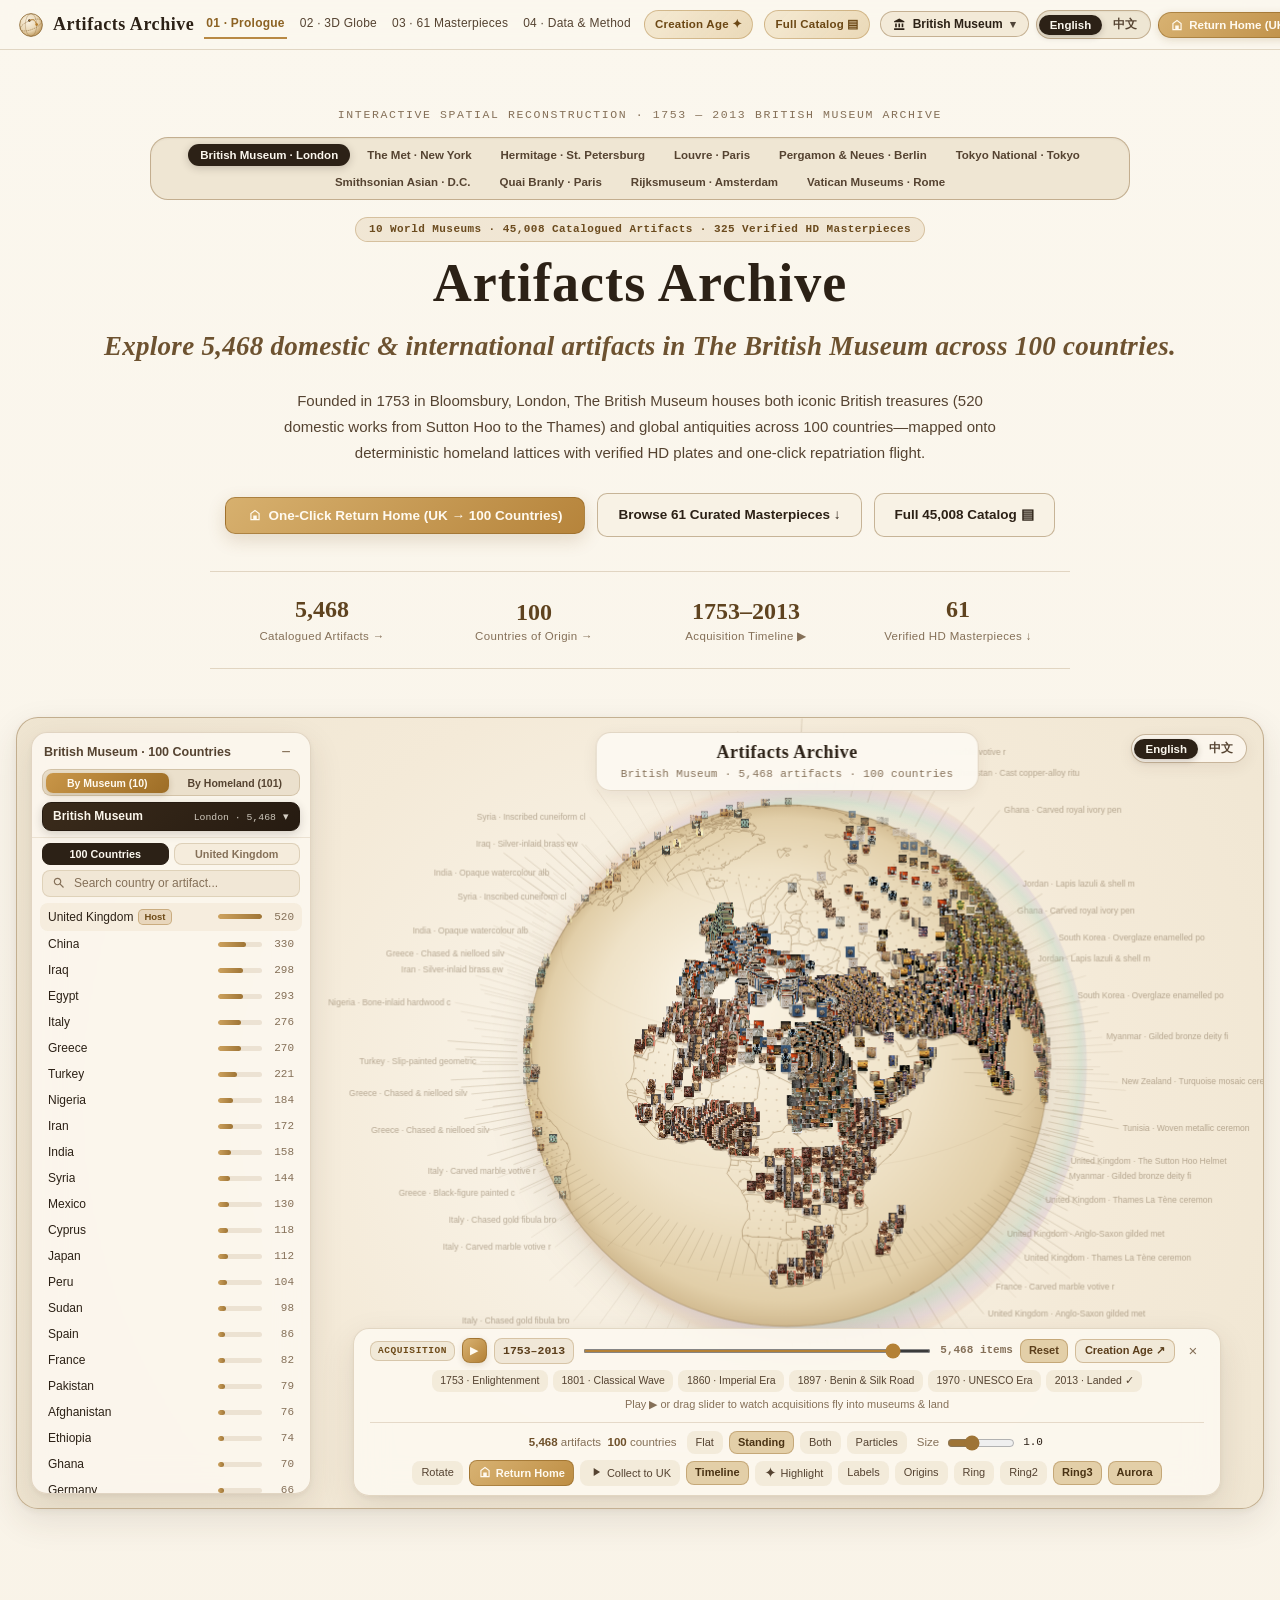
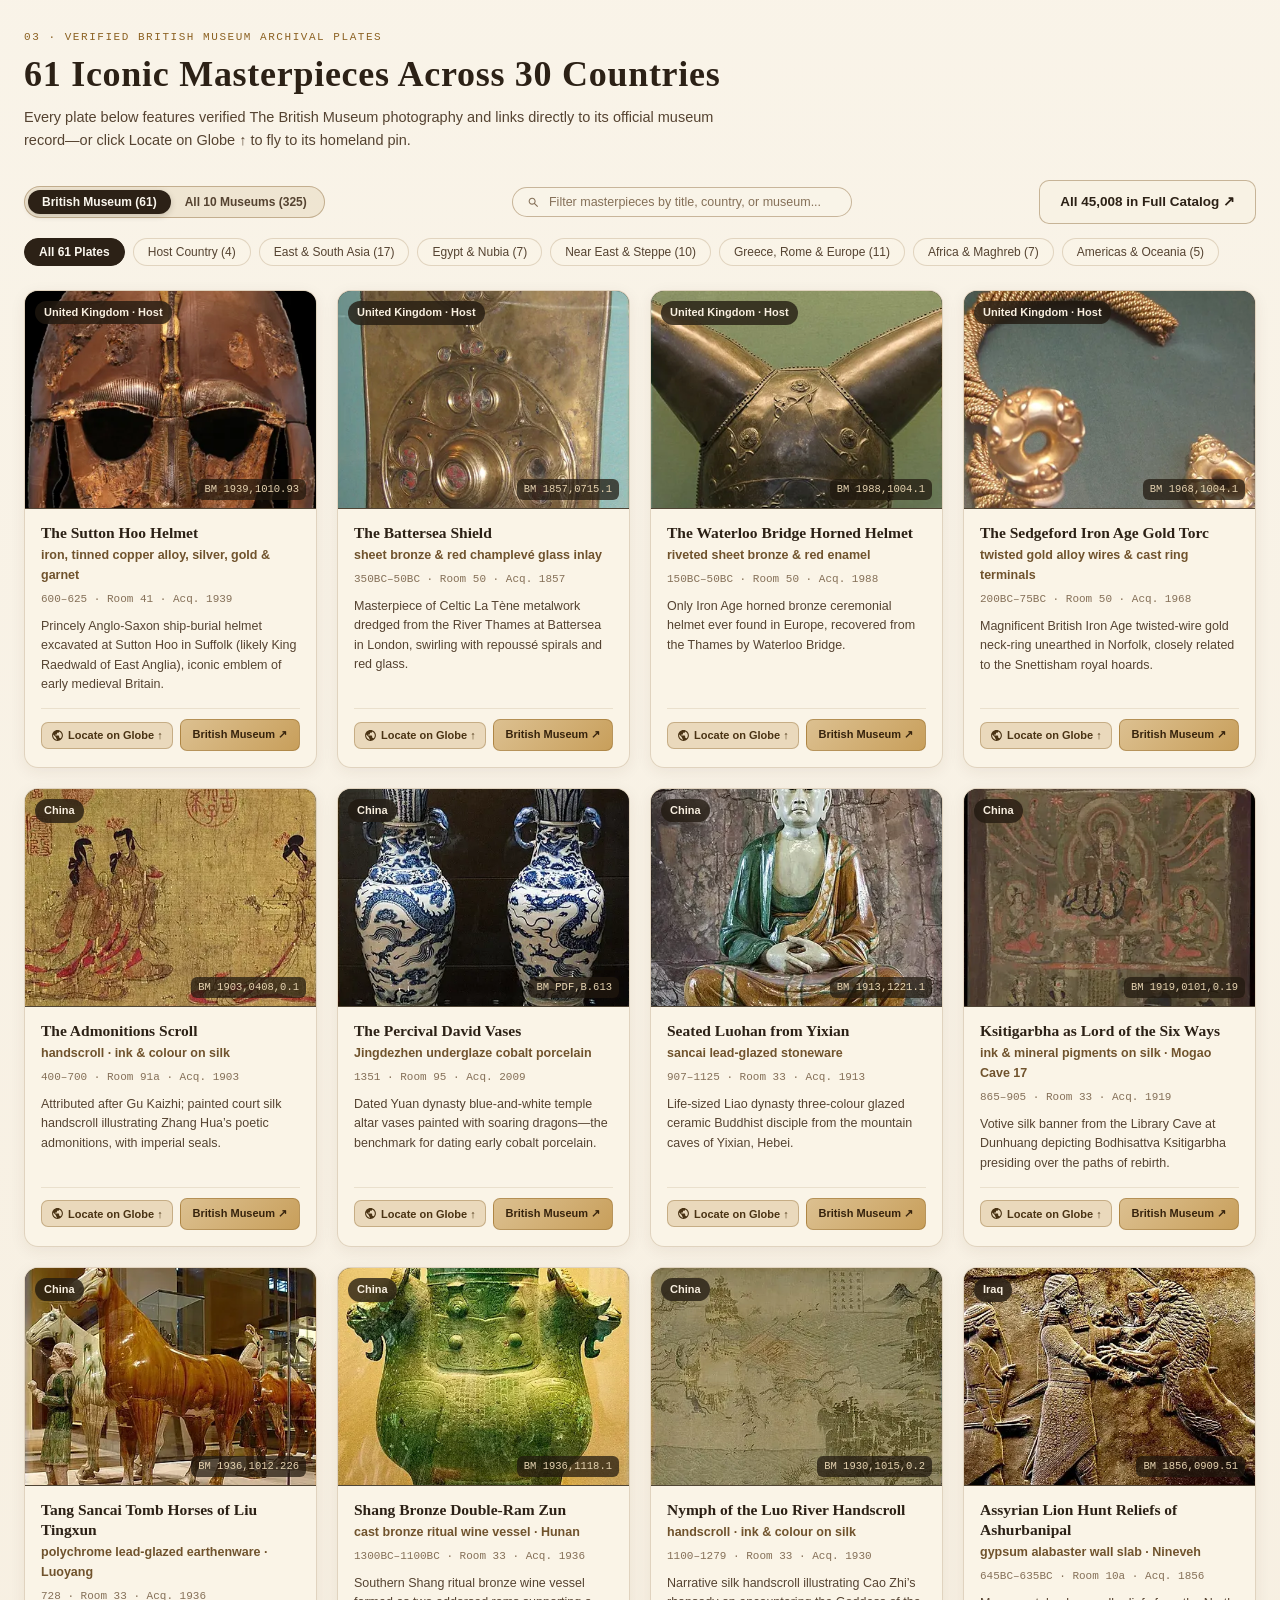
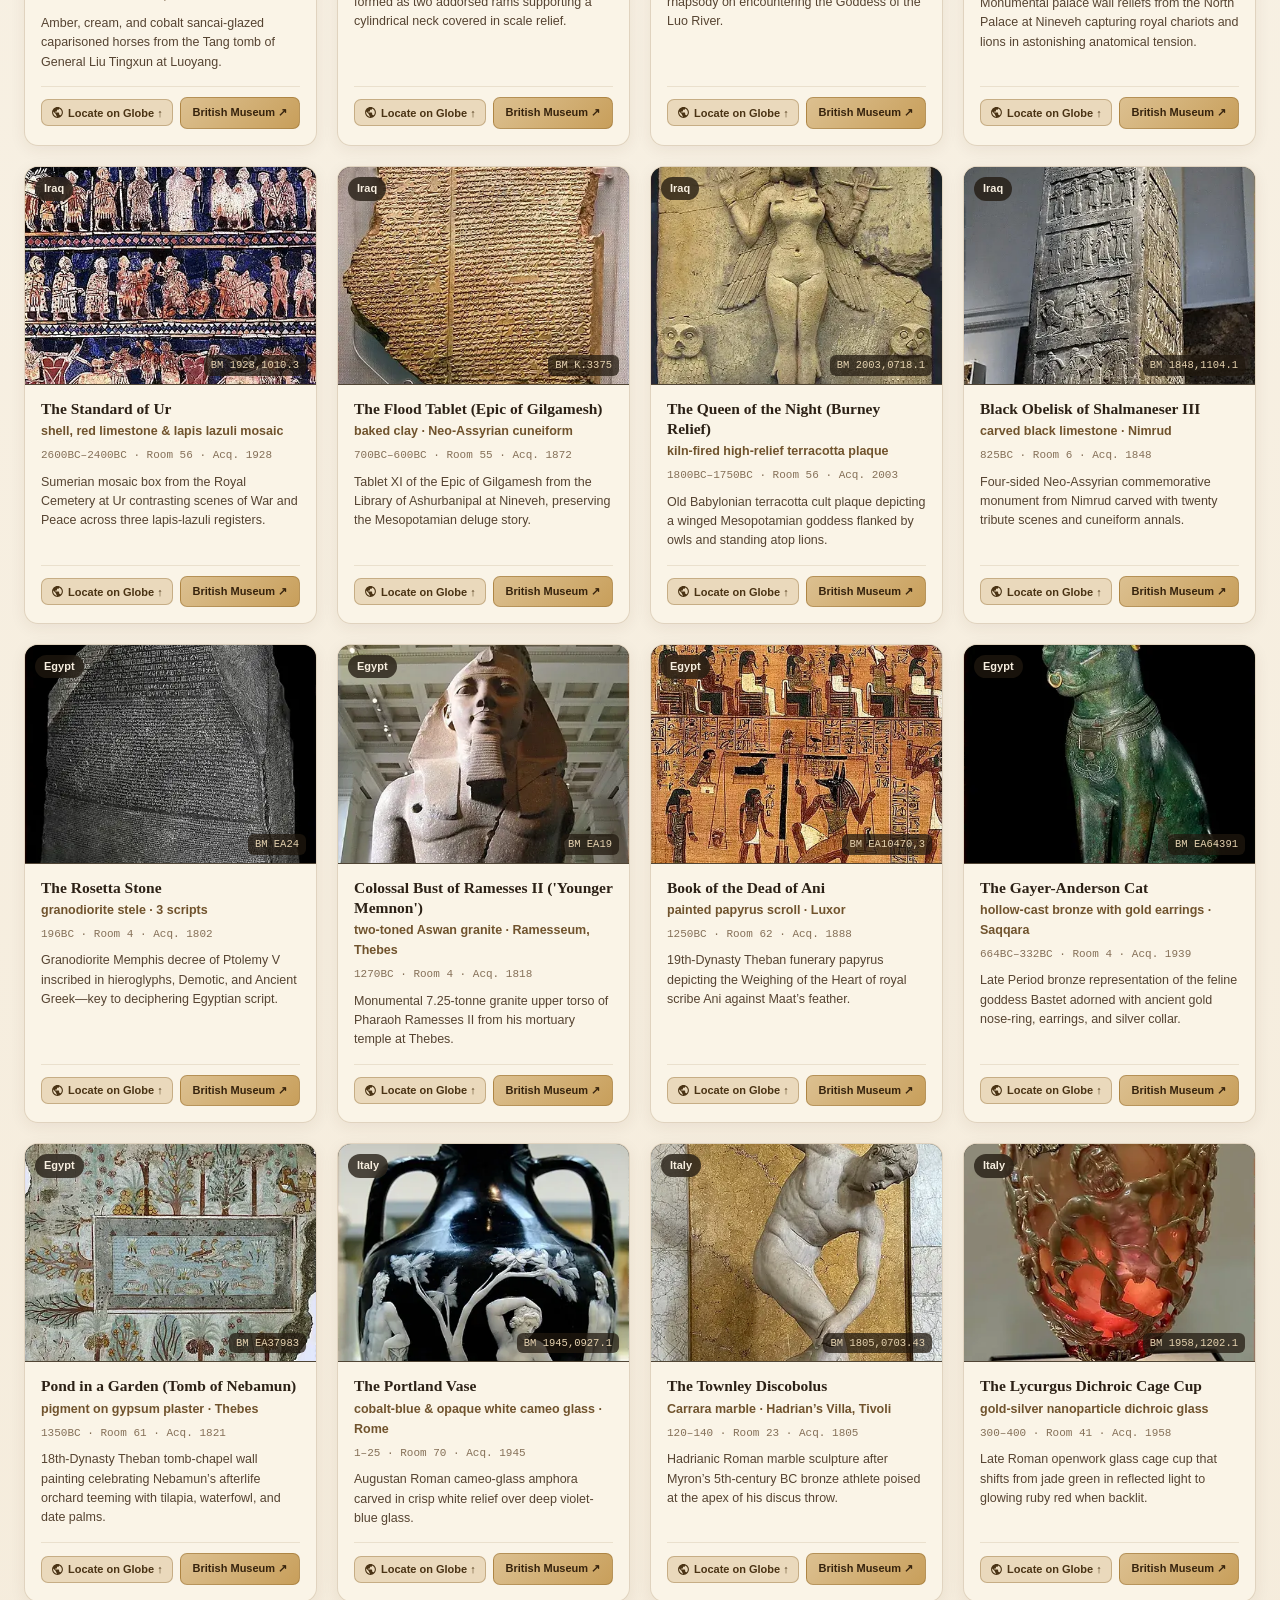
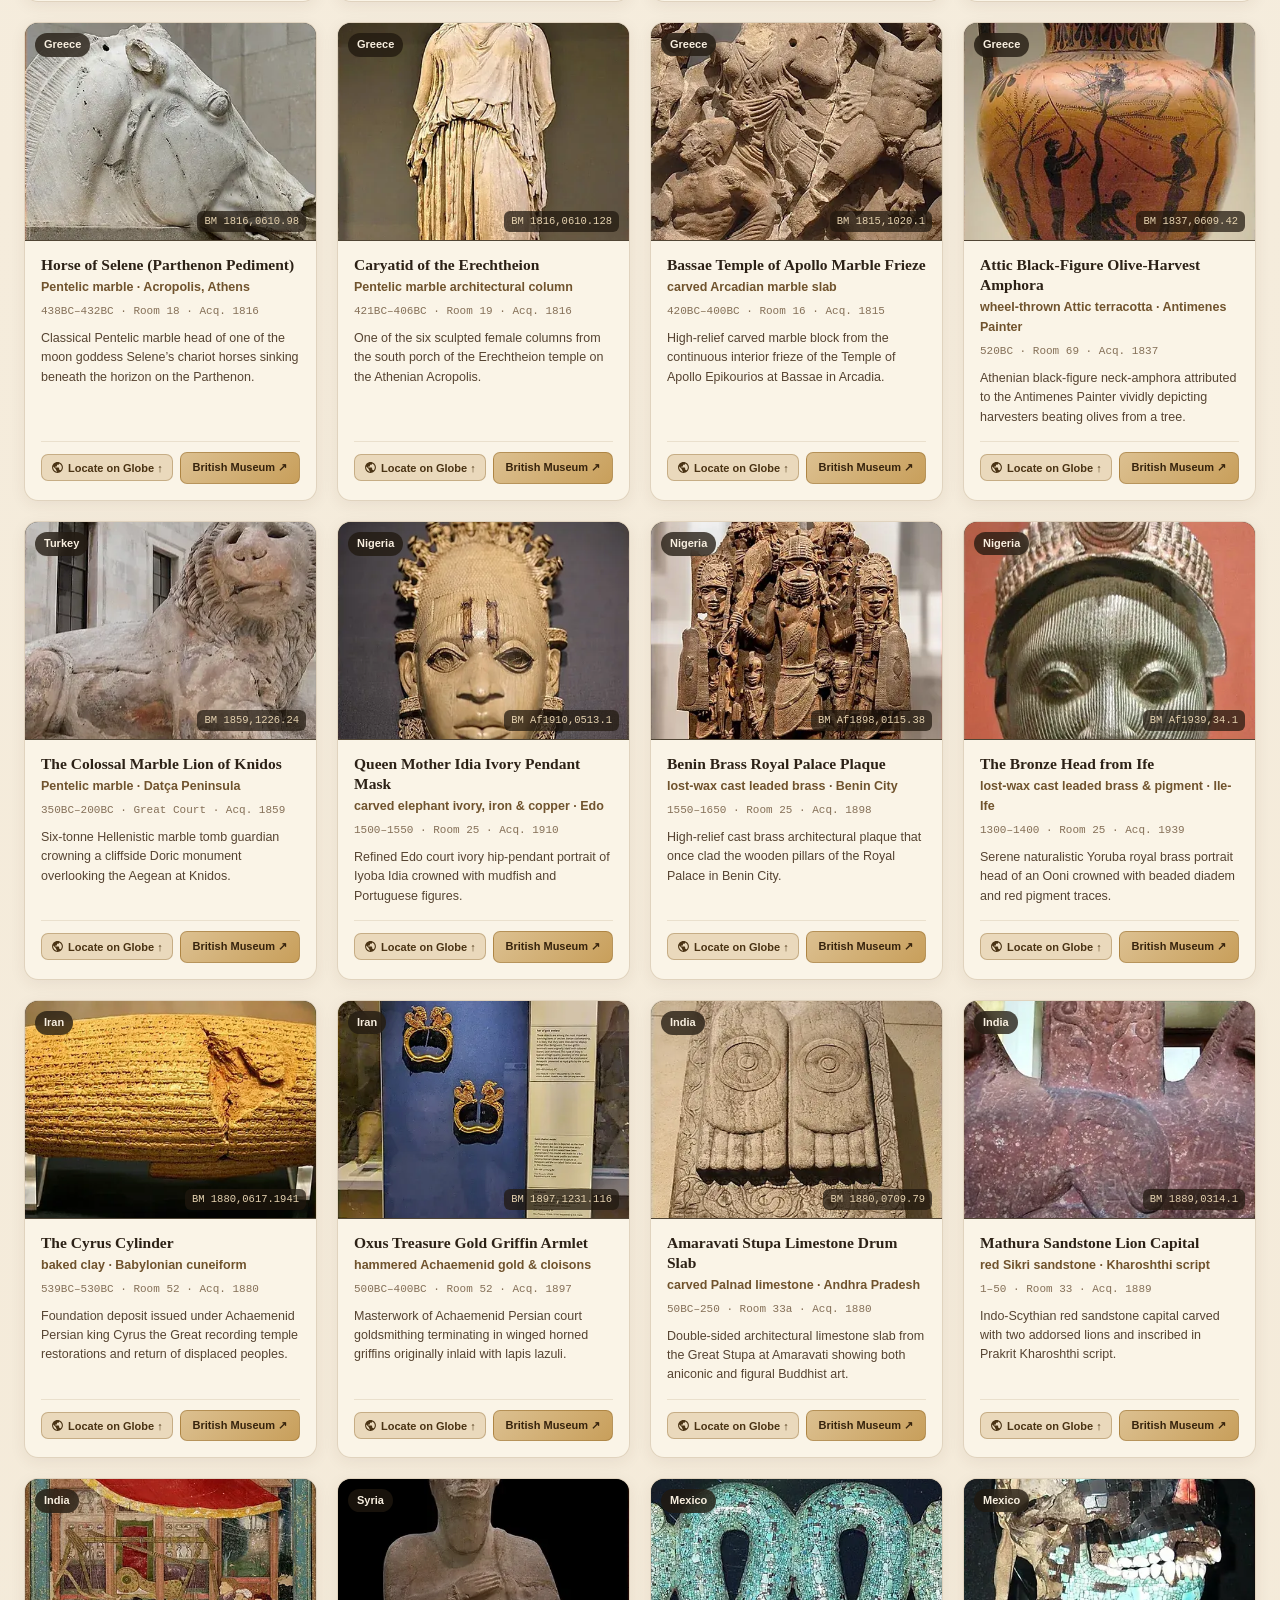
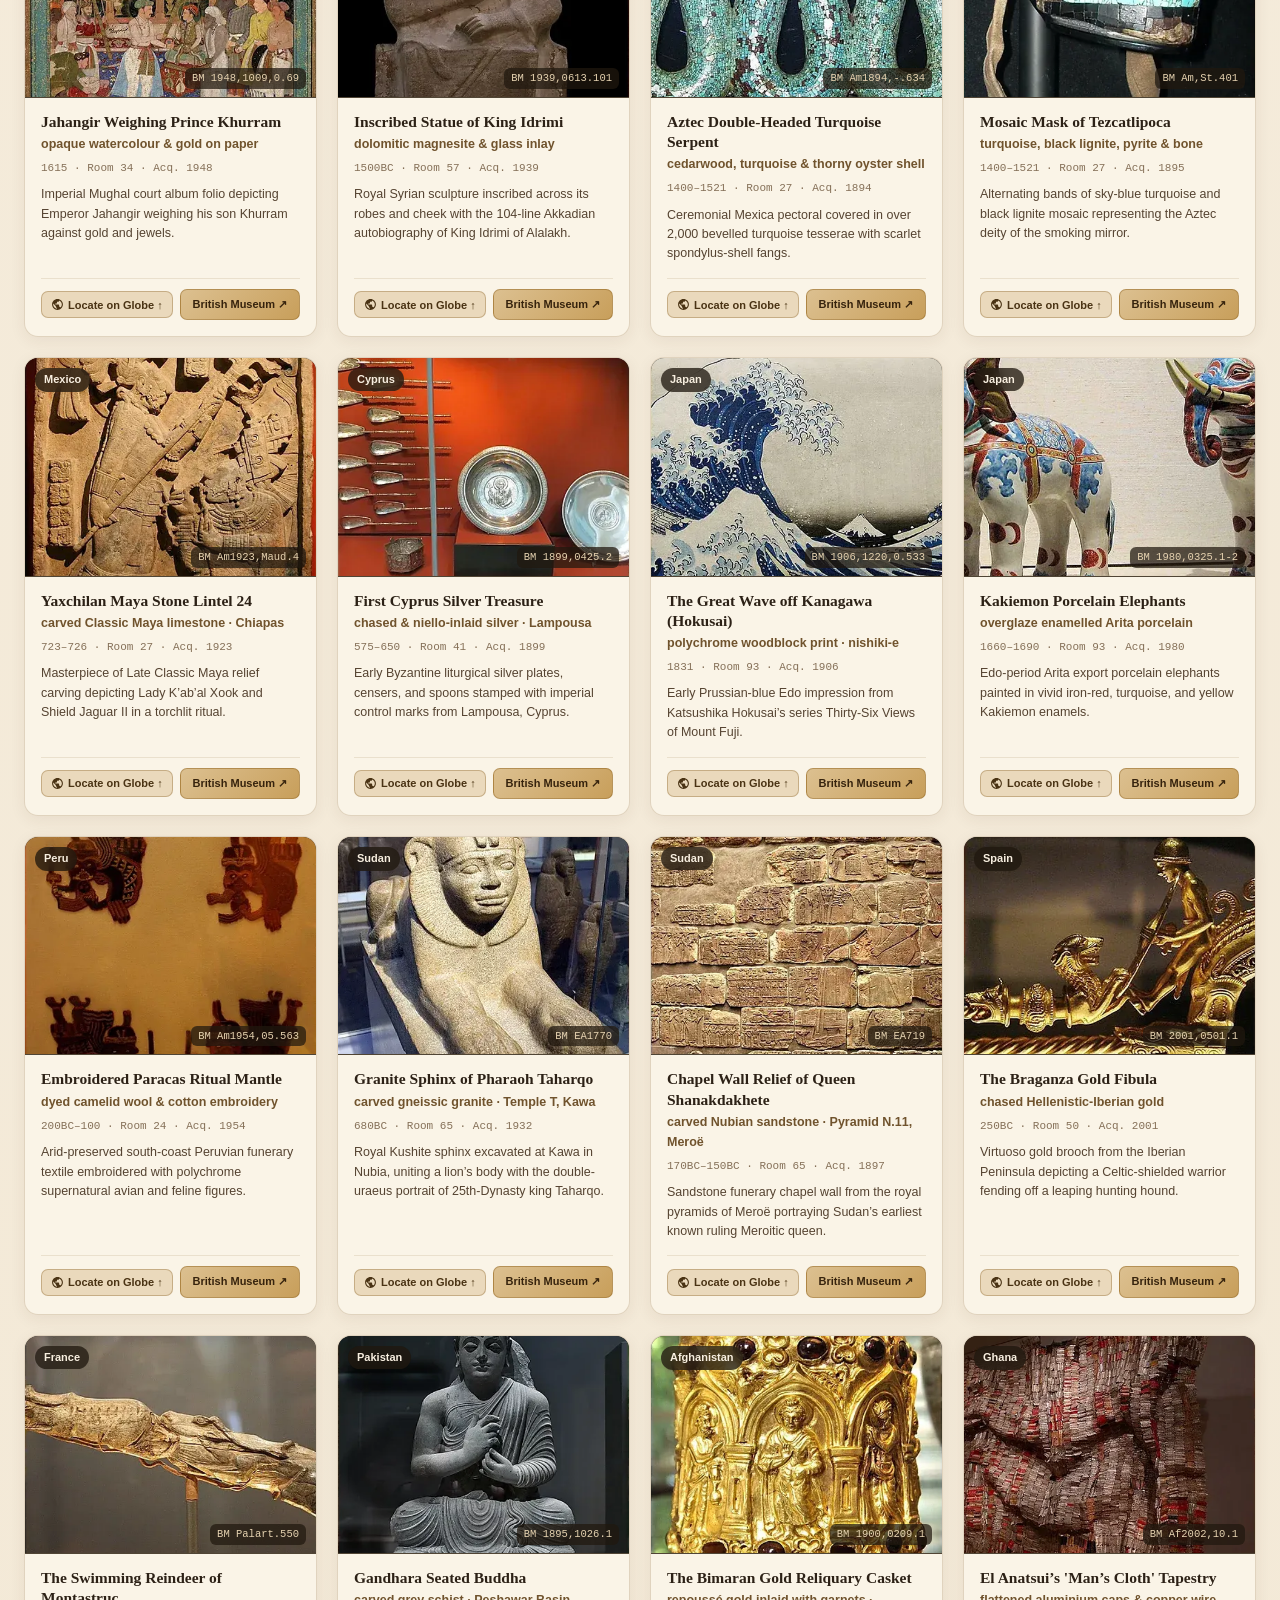
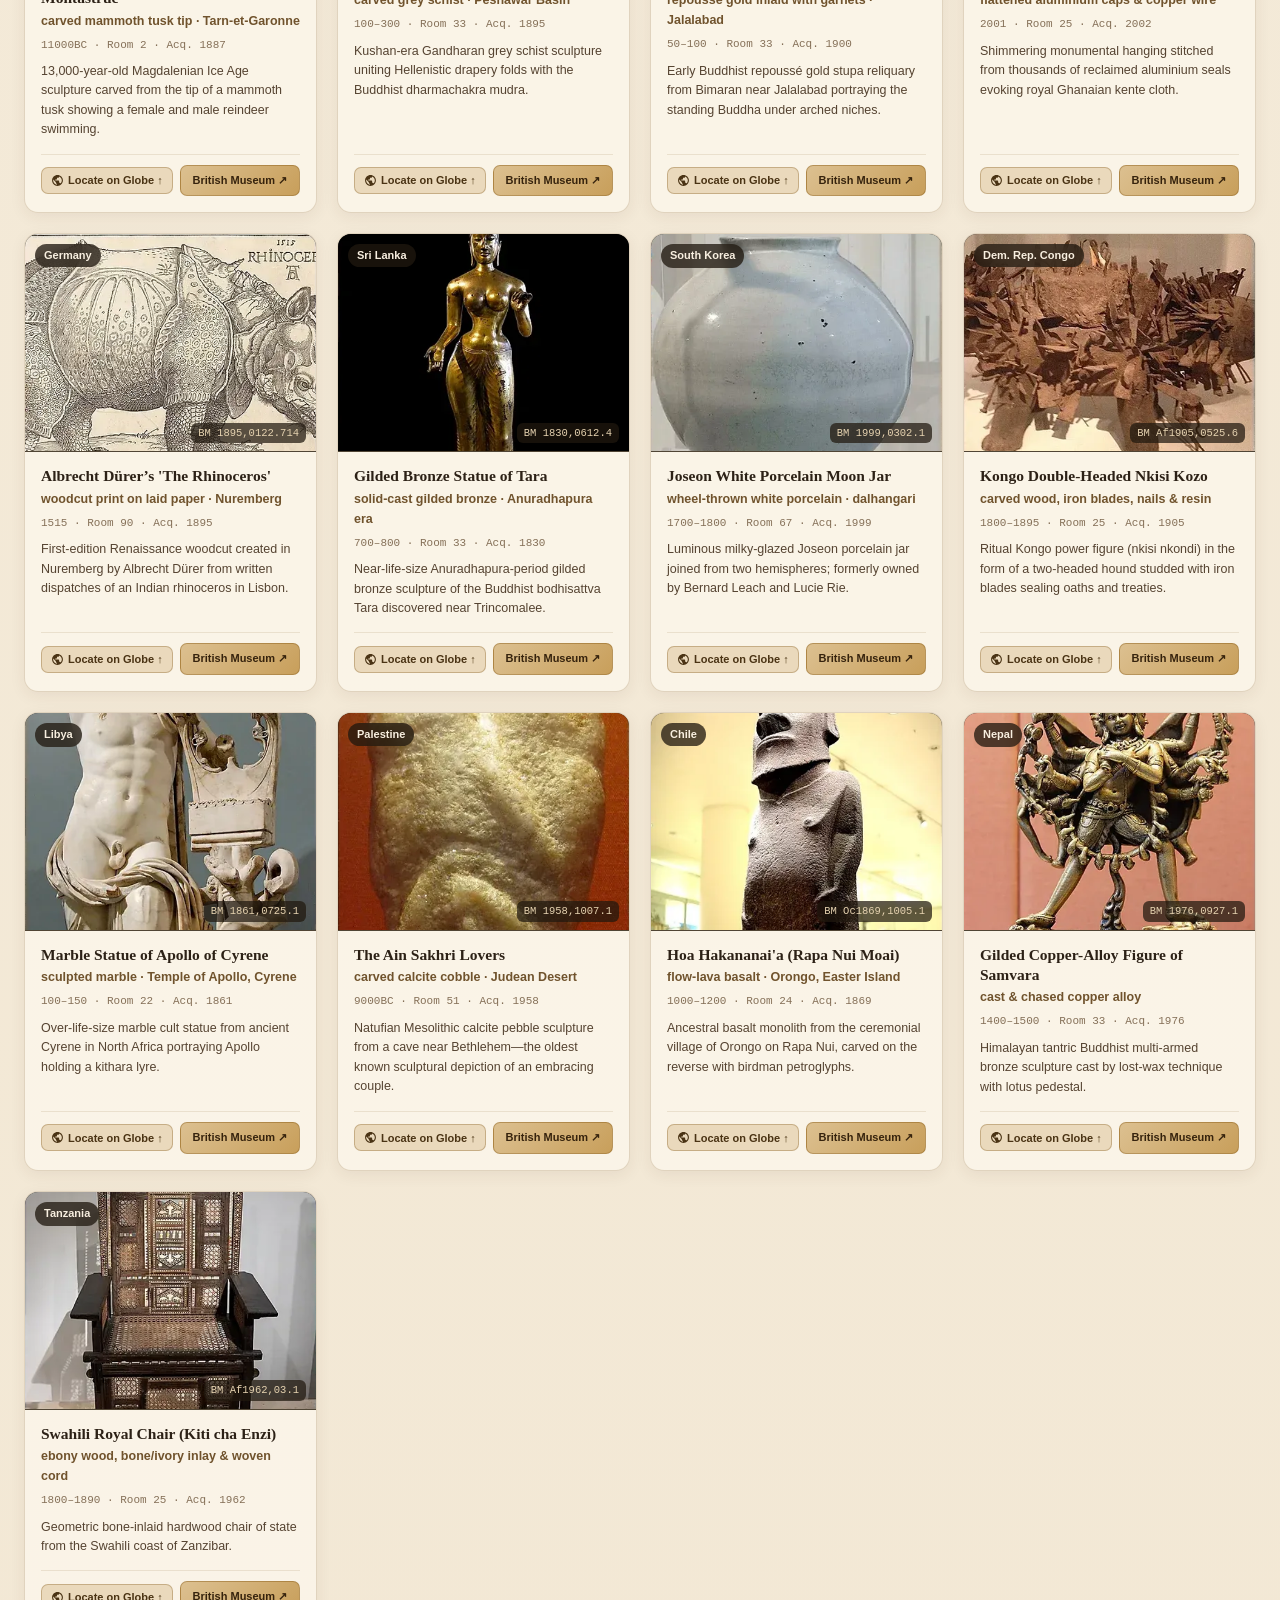
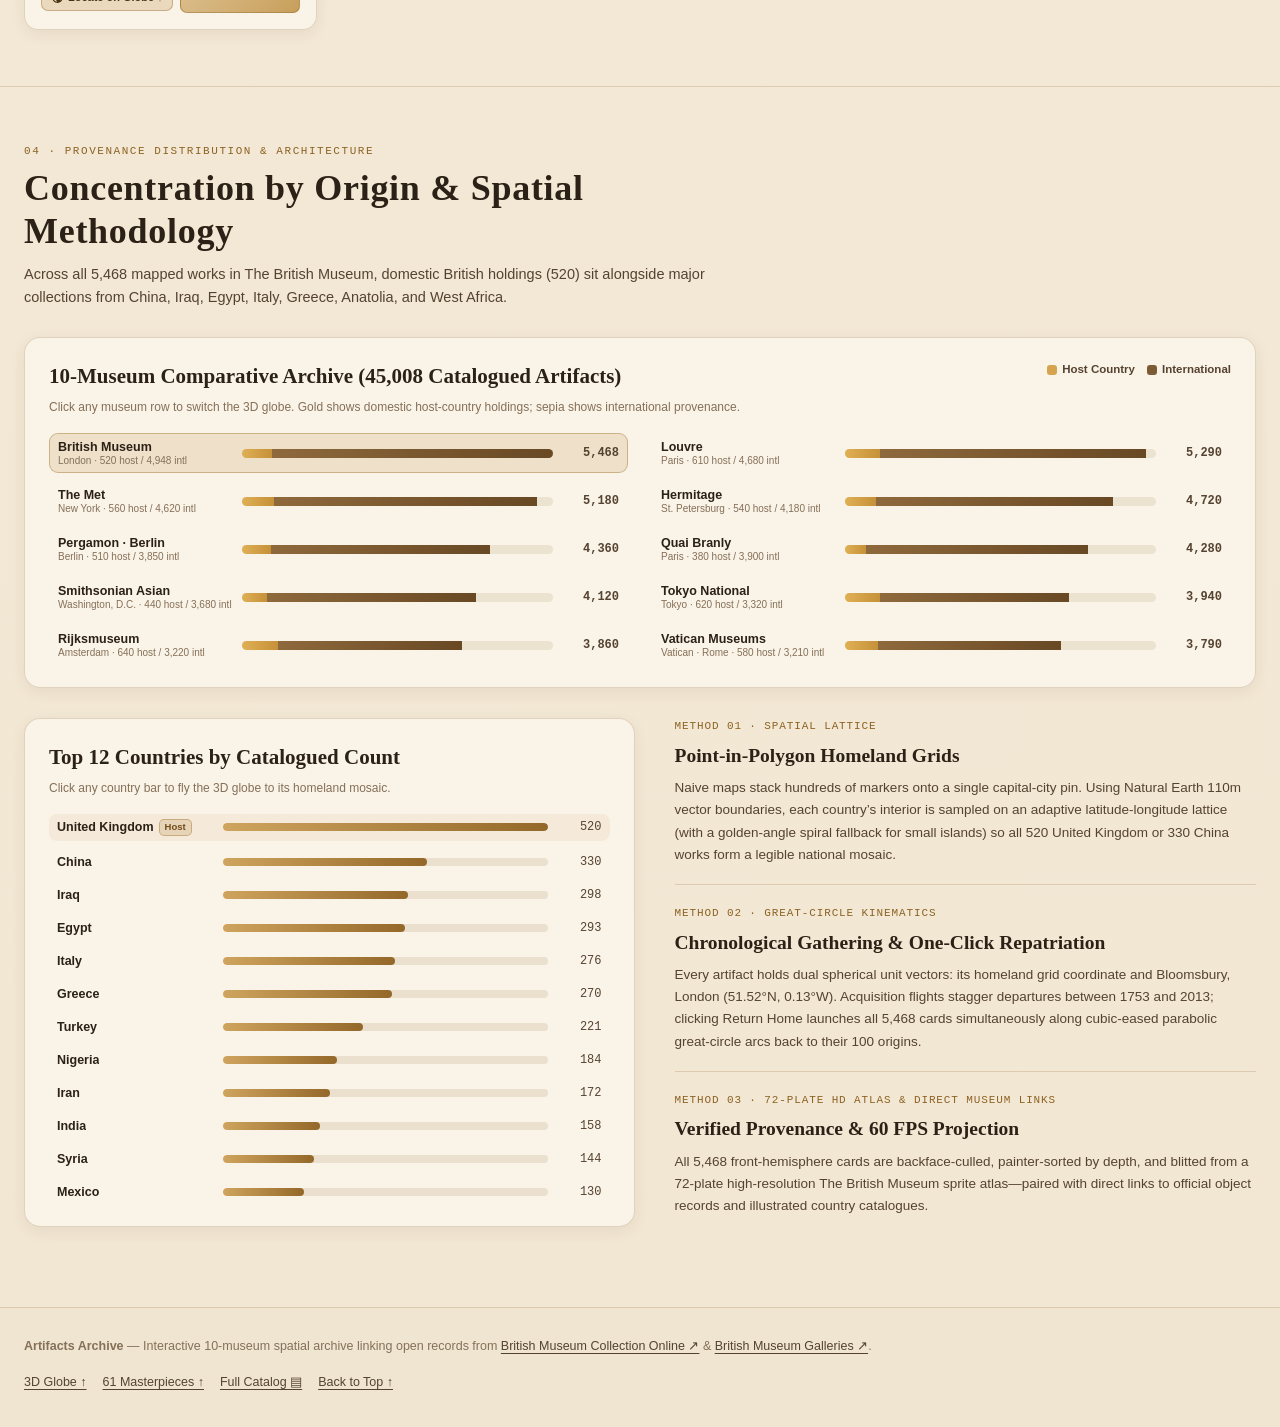
==== public/index.html @ 42130c11 "Initial release: Artifacts Archive (10 museums, 45,008 records, 3 pages)" ====
<!DOCTYPE html>
<html lang="en">
<head>
  <meta charset="UTF-8" />
  <meta name="viewport" content="width=device-width, initial-scale=1.0" />
  <title>Artifacts Archive · 文物档案库 — 10-Museum 3D Provenance Archive</title>
  <meta name="description" content="Artifacts Archive: an interactive 3D spatial archive mapping over 45,000 catalogued artifacts (including domestic host-country collections) across 10 world museums." />
  <meta property="og:title" content="Artifacts Archive · 文物档案库" />
  <meta property="og:description" content="Explore over 45,000 world museum artifacts across ten encyclopedic collections on a sunlit vellum 3D globe and fly them home in a single click." />
  <meta property="og:type" content="website" />
  <link rel="icon" type="image/svg+xml" href="./favicon.svg" />
  <link rel="stylesheet" href="./css/styles.css" />
</head>
<body>
  <header id="site-nav">
    <div class="nav-inner">
      <a class="brand-link" href="#prologue" data-nav-section="prologue">
        <img class="brand-mark" src="./favicon.svg" alt="" width="26" height="26" />
        <span id="brand-primary" class="brand-text-primary" data-i18n="brandPrimary">Artifacts Archive</span>
      </a>
      <nav class="nav-links" aria-label="Primary sections">
        <a href="#prologue" class="active" data-nav-section="prologue" data-i18n="navPrologue">01 · Prologue</a>
        <a href="#globe-section" data-nav-section="globe-section" data-i18n="navGlobe">02 · 3D Globe</a>
        <a href="#masterpieces" data-nav-section="masterpieces" data-i18n="navMasterpieces">03 · 61 Masterpieces</a>
        <a href="#methodology" data-nav-section="methodology" data-i18n="navMethod">04 · Data &amp; Method</a>
        <a id="nav-creation-age-link" class="nav-creation-pill" href="./creation-age.html" data-i18n="navCreationAge">Creation Age ✦</a>
        <a id="nav-catalog-link" class="nav-creation-pill" href="./catalog.html" data-i18n="navFullCatalog">Full Catalog ▤</a>
      </nav>
      <div class="nav-right">
        <div id="nav-museum-dropdown" class="museum-dropdown nav-museum-dropdown">
          <button id="nav-museum-trigger" type="button" class="museum-dropdown-trigger" aria-haspopup="listbox" aria-expanded="false" data-i18n-title="navMuseumSwitchTip" title="Switch active museum">
            <svg class="gs-icon gs-icon-sm" viewBox="0 0 24 24" aria-hidden="true"><path d="M4 10v7h3v-7H4zm6 0v7h3v-7h-3zM2 22h19v-3H2v3zm14-12v7h3v-7h-3zm-4.5-9L2 6v2h19V6l-9.5-5z"/></svg>
            <span id="nav-museum-current" class="md-current-name">British Museum</span>
            <span class="md-caret" aria-hidden="true">▾</span>
          </button>
          <div id="nav-museum-menu" class="museum-dropdown-menu" role="listbox" aria-label="Select museum"></div>
        </div>
        <div class="lang-toggle" role="group" aria-label="Language selector">
          <button type="button" class="lang-btn active" data-lang="en" aria-pressed="true">English</button>
          <button type="button" class="lang-btn" data-lang="zh" aria-pressed="false">中文</button>
        </div>
        <button id="nav-return-home-btn" class="nav-cta-btn" type="button">
          <svg class="gs-icon" viewBox="0 0 24 24" aria-hidden="true"><path d="M12 3L4 9v12h16V9l-8-6zm6 16h-3v-6H9v6H6v-9l6-4.5 6 4.5v9z"/></svg>
          <span data-i18n="navReturnCta">Return Home (UK → 100)</span>
        </button>
      </div>
    </div>
  </header>

  <main>
    <!-- 01. Editorial Prologue Hero -->
    <section id="prologue">
      <div class="catalogue-kicker" data-i18n="heroKicker">Interactive Spatial Reconstruction · 1753 — 2013 Collection Archive</div>
      <div class="hero-museum-bar" role="group" aria-label="Select museum exhibition">
        <button type="button" class="hero-museum-pill active" data-museum="bm" aria-pressed="true" data-i18n="heroMuseumBm">British Museum · London</button>
        <button type="button" class="hero-museum-pill" data-museum="met" aria-pressed="false" data-i18n="heroMuseumMet">The Met · New York</button>
        <button type="button" class="hero-museum-pill" data-museum="hermitage" aria-pressed="false" data-i18n="heroMuseumHermitage">Hermitage · St. Petersburg</button>
        <button type="button" class="hero-museum-pill" data-museum="louvre" aria-pressed="false" data-i18n="heroMuseumLouvre">Louvre · Paris</button>
        <button type="button" class="hero-museum-pill" data-museum="berlin" aria-pressed="false" data-i18n="heroMuseumBerlin">Pergamon &amp; Neues · Berlin</button>
        <button type="button" class="hero-museum-pill" data-museum="tnm" aria-pressed="false" data-i18n="heroMuseumTnm">Tokyo National · Tokyo</button>
        <button type="button" class="hero-museum-pill" data-museum="smithsonian" aria-pressed="false" data-i18n="heroMuseumSmithsonian">Smithsonian Asian · D.C.</button>
        <button type="button" class="hero-museum-pill" data-museum="quaibranly" aria-pressed="false" data-i18n="heroMuseumQuaibranly">Quai Branly · Paris</button>
        <button type="button" class="hero-museum-pill" data-museum="rijks" aria-pressed="false" data-i18n="heroMuseumRijks">Rijksmuseum · Amsterdam</button>
        <button type="button" class="hero-museum-pill" data-museum="vatican" aria-pressed="false" data-i18n="heroMuseumVatican">Vatican Museums · Rome</button>
      </div>
      <div class="global-scale-pill" data-i18n="globalScaleBanner">10 World Museums · 45,008 Catalogued Artifacts · 325 Verified HD Masterpieces</div>
      <h1 id="hero-title" data-i18n="heroTitle">Artifacts Archive</h1>
      <p class="hero-subtitle-en" data-i18n="heroSubtitle">What if 4,948 artifacts in The British Museum flew home across 99 countries?</p>
      <p id="hero-lede" class="hero-lede" data-i18n="heroLede">
        Founded in 1753 in Bloomsbury, London, The British Museum houses objects spanning two million years of human history.
        Rather than locking provenance inside static catalogue tables, this interactive vellum globe places 4,948 documented works
        onto deterministic lattices inside their 99 homelands—with verified museum photography, direct British Museum object links,
        and one-click global repatriation flight.
      </p>
      <div class="hero-actions">
        <button id="hero-return-home-btn" class="btn-primary-gold" type="button">
          <svg class="gs-icon" viewBox="0 0 24 24" aria-hidden="true"><path d="M12 3L4 9v12h16V9l-8-6zm6 16h-3v-6H9v6H6v-9l6-4.5 6 4.5v9z"/></svg>
          <span data-i18n="heroReturnBtn">One-Click Return Home (UK → 100 Countries)</span>
        </button>
        <a id="hero-explore-gallery-link" class="btn-secondary-vellum" href="#masterpieces" data-nav-section="masterpieces" data-i18n="heroBrowseBtn">
          Browse 61 Curated Masterpieces ↓
        </a>
        <a id="hero-full-catalog-link" class="btn-secondary-vellum" href="./catalog.html" data-i18n="heroFullCatalogBtn">
          Full 45,008 Catalog ▤
        </a>
      </div>
      <div class="ledger-strip" aria-label="Archive summary statistics">
        <a class="ledger-item ledger-link" href="#globe-section" data-nav-section="globe-section" data-i18n-title="ledgerArtifactsTip" title="Explore all catalogued artifacts on the 3D globe">
          <div id="ledger-num-artifacts" class="ledger-num">5,468</div>
          <div class="ledger-label" data-i18n="ledgerArtifactsLbl">Catalogued Artifacts →</div>
        </a>
        <button id="ledger-countries-btn" class="ledger-item ledger-link" type="button" data-i18n-title="ledgerCountriesTip" title="Browse all countries of origin (including host country)">
          <div id="ledger-num-countries" class="ledger-num">100</div>
          <div class="ledger-label" data-i18n="ledgerCountriesLbl">Countries of Origin →</div>
        </button>
        <button id="ledger-timeline-btn" class="ledger-item ledger-link" type="button" data-i18n-title="ledgerTimelineTip" title="Play chronological acquisition timeline">
          <div id="ledger-num-timeline" class="ledger-num">1753–2013</div>
          <div class="ledger-label" data-i18n="ledgerTimelineLbl">Acquisition Timeline ▶</div>
        </button>
        <a class="ledger-item ledger-link" href="#masterpieces" data-nav-section="masterpieces" data-i18n-title="ledgerMasterpiecesTip" title="Jump to the HD Masterpieces gallery">
          <div id="ledger-num-masterpieces" class="ledger-num">61</div>
          <div class="ledger-label" data-i18n="ledgerMasterpiecesLbl">Verified HD Masterpieces ↓</div>
        </a>
      </div>
    </section>

    <!-- 02. Full-Viewport Interactive 3D Globe Explorer -->
    <section id="globe-section" aria-label="Interactive 3D artifact globe explorer">
      <canvas id="globe-canvas" aria-label="Interactive 3D globe of 5,468 British Museum artifacts across 100 countries"></canvas>

      <button id="mobile-drawer-btn" type="button" aria-label="Toggle country list">
        <svg class="gs-icon" viewBox="0 0 24 24" aria-hidden="true"><path d="M20.49 19l-5.73-5.73C15.53 12.2 16 10.91 16 9.5 16 5.91 13.09 3 9.5 3S3 5.91 3 9.5 5.91 16 9.5 16c1.41 0 2.7-.47 3.77-1.24L19 20.49 20.49 19zM5 9.5C5 7.01 7.01 5 9.5 5S14 7.01 14 9.5 11.99 14 9.5 14 5 11.99 5 9.5z"/></svg>
        <span data-i18n="mobileCountriesBtn">Countries</span>
      </button>

      <div class="lang-toggle stage-lang-toggle" role="group" aria-label="Stage language selector">
        <button type="button" class="lang-btn active" data-lang="en" aria-pressed="true">English</button>
        <button type="button" class="lang-btn" data-lang="zh" aria-pressed="false">中文</button>
      </div>

      <div id="stage-header">
        <div id="stage-header-title" class="stage-header-title" data-i18n="stageTitle">Artifacts Archive</div>
        <div id="header-sub">5,468 artifacts · 100 countries</div>
        <div id="active-country-banner"></div>
      </div>

      <div id="flight-banner" role="status" aria-live="polite"></div>

      <aside id="left-sidebar" aria-label="Country and artifact explorer">
        <div class="sidebar-topbar">
          <span id="sidebar-heading">100 Countries</span>
          <button id="sidebar-collapse-btn" type="button" data-i18n-title="sidebarToggleTip" title="Collapse or expand sidebar" aria-label="Toggle sidebar">−</button>
        </div>

        <div class="globe-lens-switch" role="group" aria-label="Globe exploration lens">
          <button id="lens-by-museum" type="button" class="lens-btn active" aria-pressed="true" data-i18n="lensByMuseum">By Museum (10)</button>
          <button id="lens-by-homeland" type="button" class="lens-btn" aria-pressed="false" data-i18n="lensByHomeland">By Homeland (101)</button>
        </div>

        <div id="sidebar-museum-switcher" class="sidebar-museum-switcher">
          <div class="sidebar-museum-label" data-i18n="sidebarMuseumLbl">Museum Archive (10)</div>
          <div id="sidebar-museum-dropdown" class="museum-dropdown sidebar-museum-dropdown">
            <button id="sidebar-museum-trigger" type="button" class="museum-dropdown-trigger" aria-haspopup="listbox" aria-expanded="false">
              <span class="md-trigger-text">
                <span id="sidebar-museum-current" class="md-current-name">British Museum</span>
                <span id="sidebar-museum-meta" class="md-current-meta">London · UK · 5,468 items</span>
              </span>
              <span class="md-caret" aria-hidden="true">▾</span>
            </button>
            <div id="sidebar-museum-menu" class="museum-dropdown-menu" role="listbox" aria-label="Select museum archive"></div>
          </div>
        </div>

        <div id="sidebar-homeland-switcher" class="sidebar-museum-switcher is-hidden">
          <div class="sidebar-museum-label" data-i18n="sidebarHomelandLbl">Homeland Dispersal (101)</div>
          <div id="sidebar-homeland-dropdown" class="museum-dropdown sidebar-museum-dropdown">
            <button id="sidebar-homeland-trigger" type="button" class="museum-dropdown-trigger" aria-haspopup="listbox" aria-expanded="false">
              <span class="md-trigger-text">
                <span id="sidebar-homeland-current" class="md-current-name">China</span>
                <span id="sidebar-homeland-meta" class="md-current-meta">3,675 items · 10 museums</span>
              </span>
              <span class="md-caret" aria-hidden="true">▾</span>
            </button>
            <div id="sidebar-homeland-menu" class="museum-dropdown-menu homeland-dropdown-menu" role="listbox" aria-label="Select homeland"></div>
          </div>
        </div>

        <div class="sidebar-tabs" role="tablist" aria-label="Explorer view">
          <button id="tab-all-countries" class="sidebar-tab active" type="button" role="tab" aria-selected="true" data-i18n="tabAllCountries">99 Countries</button>
          <button id="tab-country-items" class="sidebar-tab" type="button" role="tab" aria-selected="false">China</button>
        </div>

        <div class="search-wrap">
          <div class="search-box">
            <span class="search-icon" aria-hidden="true">
              <svg class="gs-icon" viewBox="0 0 24 24"><path d="M20.49 19l-5.73-5.73C15.53 12.2 16 10.91 16 9.5 16 5.91 13.09 3 9.5 3S3 5.91 3 9.5 5.91 16 9.5 16c1.41 0 2.7-.47 3.77-1.24L19 20.49 20.49 19zM5 9.5C5 7.01 7.01 5 9.5 5S14 7.01 14 9.5 11.99 14 9.5 14 5 11.99 5 9.5z"/></svg>
            </span>
            <input id="country-search-input" type="text" maxlength="60" data-i18n-placeholder="searchPlaceholder" placeholder="Search country or artifact..." aria-label="Search country or artifact" />
            <button id="search-clear-btn" type="button" data-i18n-title="clearSearchTip" title="Clear search" aria-label="Clear search">×</button>
          </div>
        </div>

        <div id="country-list-view"></div>

        <div id="country-detail-view">
          <div class="detail-header-row">
            <span id="detail-country-title">China</span>
            <button id="back-to-countries-btn" type="button">
              <svg class="gs-icon gs-icon-sm" viewBox="0 0 24 24" aria-hidden="true"><path d="M20 11H7.83l5.59-5.59L12 4l-8 8 8 8 1.41-1.41L7.83 13H20v-2z"/></svg>
              <span data-i18n="backAll99">All 99</span>
            </button>
          </div>
          <div class="kpi-grid">
            <div class="kpi-card">
              <div id="kpi-artifacts" class="kpi-val">330</div>
              <div id="kpi-lbl-left" class="kpi-lbl" data-i18n="kpiArtifacts">Artifacts</div>
            </div>
            <div class="kpi-card">
              <div id="kpi-dates" class="kpi-val">5000BC–2013</div>
              <div id="kpi-lbl-right" class="kpi-lbl" data-i18n="kpiDateRange">Date Range</div>
            </div>
          </div>
          <div id="homeland-museum-breakdown" class="homeland-museum-breakdown is-hidden"></div>
          <div id="artifact-thumb-grid"></div>
        </div>
      </aside>

      <article id="artifact-modal" class="scrubber-offset" aria-label="Selected artifact details">
        <button id="modal-preview-wrap" type="button" data-i18n-title="modalPreviewTip" title="Click to enlarge high-resolution photograph">
          <canvas id="modal-preview-canvas" width="420" height="420"></canvas>
          <span class="zoom-badge" data-i18n="zoomBadge">HD Zoom</span>
        </button>
        <div class="modal-body">
          <div class="modal-nav-controls">
            <button id="modal-prev-btn" type="button" class="modal-step-btn" data-i18n-title="prevArtifactTip" title="Previous artifact (←)" aria-label="Previous artifact">‹</button>
            <button id="modal-next-btn" type="button" class="modal-step-btn" data-i18n-title="nextArtifactTip" title="Next artifact (→)" aria-label="Next artifact">›</button>
            <button id="modal-close-btn" type="button" aria-label="Close details">
              <svg class="gs-icon gs-icon-lg" viewBox="0 0 24 24" aria-hidden="true"><path d="M19 6.41L17.59 5 12 10.59 6.41 5 5 6.41 10.59 12 5 17.59 6.41 19 12 13.41 17.59 19 19 17.59 13.41 12 19 6.41z"/></svg>
            </button>
          </div>
          <div>
            <div class="modal-badge-row">
              <span id="modal-museum-pill" class="modal-pill modal-pill-museum is-hidden"></span>
              <span id="modal-country-pill" class="modal-pill"></span>
              <span id="modal-reg-pill" class="modal-pill modal-pill-code"></span>
            </div>
            <h2 id="modal-title"></h2>
            <div id="modal-meta"></div>
            <p id="modal-desc"></p>
          </div>
          <div class="modal-actions">
            <a id="modal-bm-link" class="modal-action-link" href="https://www.britishmuseum.org/collection" target="_blank" rel="noopener noreferrer">View Object on British Museum ↗</a>
            <a id="modal-country-bm-link" class="modal-share-btn" href="https://www.britishmuseum.org/collection" target="_blank" rel="noopener noreferrer">Country Catalogue ↗</a>
            <button id="modal-homeland-flip-btn" class="modal-share-btn" type="button"></button>
            <button id="modal-zoom-btn" class="modal-share-btn" type="button" data-i18n="hdPhotoBtn">HD Photo</button>
            <button id="modal-copy-link-btn" class="modal-share-btn" type="button" data-i18n-title="copyBmUrlTip" title="Copy official British Museum object URL">Copy BM URL</button>
          </div>
        </div>
      </article>

      <nav id="bottom-dock" aria-label="Globe visualization controls">
        <div id="timeline-scrubber" class="timeline-scrubber open" role="region" aria-label="Historical acquisition timeline scrubber">
          <div class="tl-top-row">
            <span class="tl-mode-tag" data-i18n="tlAcqLabel">Acquisition</span>
            <button id="tl-play-btn" type="button" class="tl-play-btn" data-i18n-title="tlPlayTip" title="Play or pause chronological wave" aria-label="Play or pause timeline">▶</button>
            <span id="tl-year-badge" class="tl-year-badge">1753–2013</span>
            <input id="tl-slider" type="range" min="1753" max="2035" step="1" value="2035" aria-label="Acquisition year scrubber" />
            <span id="tl-count-readout" class="tl-count-readout">5,468 / 5,468</span>
            <button id="tl-reset-btn" type="button" class="tl-reset-btn active" data-i18n="tlAllYearsBtn">Reset</button>
            <a id="tl-creation-page-link" class="tl-creation-link" href="./creation-age.html" data-i18n="tlCreationLink">Creation Age ↗</a>
            <button id="tl-close-btn" type="button" class="tl-close-btn" data-i18n-title="tlCloseTip" title="Hide timeline bar" aria-label="Hide timeline bar">×</button>
          </div>
          <div class="tl-bottom-row">
            <div id="tl-milestones" class="tl-milestones" role="group" aria-label="Historical milestones"></div>
            <span id="tl-era-caption" class="tl-era-caption" data-i18n="tlDefaultHint">Play ▶ or drag slider to watch acquisitions fly into museums &amp; land</span>
          </div>
        </div>
        <div class="dock-row">
          <span class="dock-stat"><strong id="stat-artifacts">4,948</strong> <span data-i18n="dockArtifactsWord">artifacts</span> &nbsp;<strong id="stat-countries">99</strong> <span id="stat-countries-word" data-i18n="dockCountriesWord">countries</span></span>
          <button id="mode-flat" class="dock-btn" type="button" data-i18n="modeFlat">Flat</button>
          <button id="mode-standing" class="dock-btn active" type="button" data-i18n="modeStanding">Standing</button>
          <button id="mode-both" class="dock-btn" type="button" data-i18n="modeBoth">Both</button>
          <button id="mode-particles" class="dock-btn" type="button" data-i18n="modeParticles">Particles</button>
          <label class="size-control" for="size-slider">
            <span data-i18n="sizeLabel">Size</span>
            <input id="size-slider" type="range" min="0.4" max="2.2" step="0.1" value="1.0" />
            <span id="size-readout">1.0</span>
          </label>
        </div>
        <div class="dock-row">
          <button id="btn-rotate" class="dock-btn" type="button" data-i18n="btnRotate">Rotate</button>
          <button id="btn-go-home" class="dock-btn action-highlight" type="button" data-i18n-title="btnGoHomeTip" title="Fly all 4,948 artifacts from the UK back to their 99 countries of origin">
            <svg class="gs-icon gs-icon-left" viewBox="0 0 24 24" aria-hidden="true"><path d="M12 3L4 9v12h16V9l-8-6zm6 16h-3v-6H9v6H6v-9l6-4.5 6 4.5v9z"/></svg>Return Home
          </button>
          <button id="btn-collect" class="dock-btn" type="button" data-i18n-title="btnCollectTip" title="Gather all 4,948 artifacts chronologically (1753–2013) into London">
            <svg class="gs-icon gs-icon-left" viewBox="0 0 24 24" aria-hidden="true"><path d="M8 5v14l11-7L8 5z"/></svg>Collect to UK
          </button>
          <button id="btn-timeline" class="dock-btn active" type="button" data-i18n-title="btnTimelineTip" title="Toggle interactive historical timeline scrubber" data-i18n="btnTimeline">Timeline</button>
          <button id="btn-random" class="dock-btn" type="button" data-i18n-title="btnHighlightTip" title="Cycle through curated museum highlights">
            <svg class="gs-icon gs-icon-sm gs-icon-left" viewBox="0 0 24 24" aria-hidden="true"><path d="M12,22c0-5.52,4.48-10,10-10c-5.52,0-10-4.48-10-10c0,5.52-4.48,10-10,10C7.52,12,12,16.48,12,22z"/></svg><span data-i18n="btnHighlight">Highlight</span>
          </button>
          <button id="btn-labels" class="dock-btn" type="button" data-i18n="btnLabels">Labels</button>
          <button id="btn-origins" class="dock-btn" type="button" data-i18n="btnOrigins">Origins</button>
          <button id="btn-ring1" class="dock-btn" type="button" data-i18n="btnRing1">Ring</button>
          <button id="btn-ring2" class="dock-btn" type="button" data-i18n="btnRing2">Ring2</button>
          <button id="btn-ring3" class="dock-btn active" type="button" data-i18n="btnRing3">Ring3</button>
          <button id="btn-aurora" class="dock-btn active" type="button" data-i18n="btnAurora">Aurora</button>
        </div>
      </nav>
    </section>

    <div id="globe-tooltip"></div>

    <!-- High-Resolution Museum Plate Lightbox Modal -->
    <div id="photo-lightbox" role="dialog" aria-modal="true" aria-label="High-resolution artifact photograph">
      <div class="lightbox-card">
        <button id="lightbox-close-btn" type="button" aria-label="Close high-resolution preview">×</button>
        <div class="lightbox-stage">
          <button id="lightbox-prev-btn" type="button" class="lightbox-step-btn prev" data-i18n-title="prevArtifactTip" title="Previous artifact (←)" aria-label="Previous artifact">‹</button>
          <canvas id="lightbox-canvas" width="560" height="560"></canvas>
          <img id="lightbox-hd-img" alt="" />
          <button id="lightbox-next-btn" type="button" class="lightbox-step-btn next" data-i18n-title="nextArtifactTip" title="Next artifact (→)" aria-label="Next artifact">›</button>
        </div>
        <div class="lightbox-info">
          <div id="lightbox-kicker" class="lightbox-kicker"></div>
          <h3 id="lightbox-title"></h3>
          <p id="lightbox-desc"></p>
          <div class="lightbox-actions">
            <a id="lightbox-bm-link" class="btn-primary-gold" href="https://www.britishmuseum.org/collection" target="_blank" rel="noopener noreferrer">Open Official British Museum Record ↗</a>
            <a id="lightbox-country-bm-link" class="btn-secondary-vellum" href="https://www.britishmuseum.org/collection" target="_blank" rel="noopener noreferrer">Country Catalogue ↗</a>
            <button id="lightbox-locate-btn" class="btn-secondary-vellum" type="button" data-i18n="lightboxLocateBtn">Locate on 3D Globe ↑</button>
          </div>
        </div>
      </div>
    </div>

    <!-- 03. Curated Masterpieces Exhibition Gallery -->
    <section id="masterpieces" class="editorial-section">
      <div class="section-header">
        <div class="section-eyebrow" data-i18n="sec3Eyebrow">03 · Verified British Museum Archival Plates</div>
        <h2 data-i18n="sec3Title">57 Iconic Masterpieces Across 29 Countries</h2>
        <p data-i18n="sec3Intro">
          Every plate below features verified British Museum photography and links directly to its official British Museum record—or click Locate on Globe ↑ to fly to its homeland pin.
        </p>
      </div>

      <div class="gallery-toolbar">
        <div class="gallery-scope-toggle" role="group" aria-label="Masterpieces scope">
          <button id="scope-active-museum" type="button" class="scope-btn active" aria-pressed="true">British Museum (61)</button>
          <button id="scope-all-museums" type="button" class="scope-btn" aria-pressed="false">All 10 Museums (325)</button>
        </div>
        <div class="gallery-search-box">
          <svg class="gs-icon gs-icon-sm" viewBox="0 0 24 24" aria-hidden="true"><path d="M20.49 19l-5.73-5.73C15.53 12.2 16 10.91 16 9.5 16 5.91 13.09 3 9.5 3S3 5.91 3 9.5 5.91 16 9.5 16c1.41 0 2.7-.47 3.77-1.24L19 20.49 20.49 19zM5 9.5C5 7.01 7.01 5 9.5 5S14 7.01 14 9.5 11.99 14 9.5 14 5 11.99 5 9.5z"/></svg>
          <input id="gallery-search-input" type="text" maxlength="60" data-i18n-placeholder="gallerySearchPlaceholder" placeholder="Filter masterpieces by title, country, or museum..." aria-label="Filter masterpieces" />
          <button id="gallery-search-clear" type="button" aria-label="Clear filter">×</button>
        </div>
        <a id="gallery-full-catalog-link" class="btn-secondary-vellum gallery-catalog-cta" href="./catalog.html" data-i18n="galleryCatalogCta">All 45,008 in Full Catalog ↗</a>
      </div>

      <div id="region-filters" class="region-filter-bar" role="tablist" aria-label="Filter masterpieces by region">
        <button class="filter-tab active" type="button" data-region="all" role="tab" aria-selected="true" data-i18n="regAll">All 61 Plates</button>
        <button class="filter-tab" type="button" data-region="host" role="tab" aria-selected="false" data-i18n="regHost">Host Country (4)</button>
        <button class="filter-tab" type="button" data-region="asia" role="tab" aria-selected="false" data-i18n="regAsia">East &amp; South Asia (17)</button>
        <button class="filter-tab" type="button" data-region="egypt" role="tab" aria-selected="false" data-i18n="regEgypt">Egypt &amp; Nubia (7)</button>
        <button class="filter-tab" type="button" data-region="neareast" role="tab" aria-selected="false" data-i18n="regNeareast">Near East &amp; Anatolia (10)</button>
        <button class="filter-tab" type="button" data-region="med" role="tab" aria-selected="false" data-i18n="regMed">Greece, Rome &amp; Europe (11)</button>
        <button class="filter-tab" type="button" data-region="africa" role="tab" aria-selected="false" data-i18n="regAfrica">Africa (7)</button>
        <button class="filter-tab" type="button" data-region="americas" role="tab" aria-selected="false" data-i18n="regAmericas">Americas &amp; Rapa Nui (5)</button>
      </div>

      <div id="masterpieces-grid"></div>
    </section>

    <!-- 04. Top Origin Countries & Methodology -->
    <section id="methodology" class="editorial-section">
      <div class="section-header">
        <div class="section-eyebrow" data-i18n="sec4Eyebrow">04 · Provenance Distribution &amp; Architecture</div>
        <h2 data-i18n="sec4Title">Concentration by Origin &amp; Spatial Methodology</h2>
        <p data-i18n="sec4Intro">
          Over half of the 4,948 mapped artifacts originate from ten countries spanning East Asia, Mesopotamia, the Nile Valley, and the Mediterranean.
        </p>
      </div>

      <div class="museums-compare-card">
        <div class="museums-compare-header">
          <div>
            <h3 data-i18n="compare10Title">10-Museum Comparative Archive (45,008 Catalogued Artifacts)</h3>
            <p class="panel-subnote" data-i18n="compare10Sub">Click any museum row to switch the 3D globe. Gold shows domestic host-country holdings; sepia shows international provenance.</p>
          </div>
          <div class="compare-legend">
            <span class="legend-chip"><span class="legend-swatch host"></span><span data-i18n="legendHost">Host Country</span></span>
            <span class="legend-chip"><span class="legend-swatch intl"></span><span data-i18n="legendIntl">International</span></span>
          </div>
        </div>
        <div id="museums-compare-bars"></div>
      </div>

      <div class="method-two-col">
        <div class="top-origins-panel">
          <h3 data-i18n="top12Title">Top 12 Countries by Catalogued Count</h3>
          <p class="panel-subnote" data-i18n="top12Sub">Click any country bar to fly the 3D globe to its homeland mosaic.</p>
          <div id="top-origins-bars"></div>
        </div>

        <div class="method-notes">
          <div class="method-item">
            <div class="method-num" data-i18n="m1Num">METHOD 01 · SPATIAL LATTICE</div>
            <h3 data-i18n="m1Title">Point-in-Polygon Homeland Grids</h3>
            <p data-i18n="m1Body">
              Naive maps stack hundreds of markers onto a single capital-city pin. Using Natural Earth 110m vector boundaries, each country’s
              interior is sampled on an adaptive latitude-longitude lattice (with a golden-angle spiral fallback for small islands) so all 330 Chinese
              or 293 Egyptian works form a legible national mosaic.
            </p>
          </div>
          <div class="method-item">
            <div class="method-num" data-i18n="m2Num">METHOD 02 · GREAT-CIRCLE KINEMATICS</div>
            <h3 data-i18n="m2Title">Chronological Gathering &amp; One-Click Repatriation</h3>
            <p data-i18n="m2Body">
              Every artifact holds dual spherical unit vectors: its homeland grid coordinate and Bloomsbury, London (51.52°N, 0.13°W).
              Acquisition flights stagger departures between 1753 and 2013; clicking Return Home launches all 4,948 cards
              simultaneously along cubic-eased parabolic great-circle arcs back to their 99 origins.
            </p>
          </div>
          <div class="method-item">
            <div class="method-num" data-i18n="m3Num">METHOD 03 · 64-PLATE HD ATLAS &amp; DIRECT BM LINKS</div>
            <h3 data-i18n="m3Title">Verified Provenance &amp; 60 FPS Projection</h3>
            <p data-i18n="m3Body">
              All 4,948 front-hemisphere cards are backface-culled, painter-sorted by depth, and blitted from a 64-plate high-resolution British Museum
              sprite atlas—paired with direct links to official British Museum object records and illustrated country catalogues.
            </p>
          </div>
        </div>
      </div>
    </section>
  </main>

  <footer id="site-footer">
    <div class="footer-inner">
      <div>
        <strong data-i18n="footerBrand">Artifacts Archive</strong>
        <span data-i18n="footerCredit"> — Interactive 10-museum spatial archive linking open records from </span>
        <a id="footer-col-link" href="https://www.britishmuseum.org/collection" target="_blank" rel="noopener noreferrer" data-i18n="footerBmCol">British Museum Collection Online ↗</a>
        <span> &amp; </span>
        <a id="footer-gal-link" href="https://www.britishmuseum.org/collection/galleries" target="_blank" rel="noopener noreferrer" data-i18n="footerBmGal">Museum Galleries ↗</a>.
      </div>
      <div class="footer-links">
        <a href="#globe-section" data-nav-section="globe-section" data-i18n="footerGlobeLink">3D Globe ↑</a>
        <a href="#masterpieces" data-nav-section="masterpieces" data-i18n="footerMasterLink">61 Masterpieces ↑</a>
        <a id="footer-catalog-link" href="./catalog.html" data-i18n="navFullCatalog">Full Catalog ▤</a>
        <a href="#prologue" data-nav-section="prologue" data-i18n="footerTopLink">Back to Top ↑</a>
      </div>
    </div>
  </footer>

  <script src="./js/assets.js" defer></script>
  <script src="./js/app.js" defer></script>
</body>
</html>
---- public/css/styles.css ----
:root {
  --bg-vellum-light: #fbf7ee;
  --bg-vellum-mid: #f5ecdc;
  --bg-vellum-deep: #efe5d1;
  --bg-paper-card: rgba(252, 248, 240, 0.88);
  --bg-paper-strong: rgba(250, 244, 232, 0.96);
  --border-sepia: rgba(176, 150, 113, 0.34);
  --border-sepia-strong: rgba(154, 124, 82, 0.52);
  --ink-strong: #2c2116;
  --ink-body: #554331;
  --ink-muted: #857058;
  --accent-brass: #b88944;
  --accent-brass-deep: #8c6223;
  --accent-pill: #e6d4b3;
  --shadow-elevated: 0 12px 34px rgba(68, 49, 24, 0.11), 0 2px 6px rgba(68, 49, 24, 0.06);
  --shadow-subtle: 0 4px 16px rgba(68, 49, 24, 0.07);
}

*, *::before, *::after {
  box-sizing: border-box;
  font-variant-ligatures: no-contextual;
  font-feature-settings: "calt" 0, "liga" 0;
}

html {
  scroll-behavior: smooth;
  background-color: var(--bg-vellum-mid);
  color: var(--ink-strong);
}

body {
  margin: 0;
  padding: 0;
  font-family: 'Google Sans Flex', 'Noto Sans SC', -apple-system, BlinkMacSystemFont, sans-serif;
  background: linear-gradient(180deg, var(--bg-vellum-light) 0%, var(--bg-vellum-mid) 45%, #f2e7d3 100%);
  color: var(--ink-strong);
  -webkit-font-smoothing: antialiased;
  line-height: 1.6;
}

/* Official Google Symbols Vector Icons */
.gs-icon {
  width: 14px;
  height: 14px;
  fill: currentColor;
  flex-shrink: 0;
  display: inline-block;
  vertical-align: -2px;
}

.gs-icon-sm {
  width: 13px;
  height: 13px;
}

.gs-icon-lg {
  width: 16px;
  height: 16px;
}

.gs-icon-left {
  margin-right: 4px;
}

/* Sticky Top Editorial Navigation */
#site-nav {
  position: sticky;
  top: 0;
  z-index: 60;
  background: rgba(251, 247, 238, 0.88);
  backdrop-filter: blur(16px);
  -webkit-backdrop-filter: blur(16px);
  border-bottom: 1px solid var(--border-sepia);
}

.nav-inner {
  max-width: 1400px;
  margin: 0 auto;
  padding: 10px 18px;
  display: flex;
  align-items: center;
  justify-content: space-between;
  gap: 10px;
}

.brand-link {
  display: inline-flex;
  align-items: center;
  gap: 9px;
  text-decoration: none;
  color: var(--ink-strong);
  white-space: nowrap;
  flex-shrink: 0;
}

.brand-mark {
  width: 26px;
  height: 26px;
  flex-shrink: 0;
}

.brand-text-primary {
  font-family: 'Cormorant Garamond', 'Noto Serif SC', Georgia, serif;
  font-weight: 700;
  font-size: 18px;
  letter-spacing: 0.03em;
  color: var(--ink-strong);
}

html[lang="zh-CN"] .brand-text-primary {
  font-family: 'Noto Serif SC', serif;
  font-size: 16.5px;
  letter-spacing: 0.08em;
}

.nav-right {
  display: flex;
  align-items: center;
  gap: 7px;
  flex-shrink: 0;
}

.lang-toggle {
  display: inline-flex;
  align-items: center;
  padding: 2px;
  border-radius: 999px;
  background: rgba(235, 223, 202, 0.72);
  border: 1px solid var(--border-sepia-strong);
  box-shadow: inset 0 1px 2px rgba(68, 49, 24, 0.06);
}

.lang-btn {
  border: none;
  background: transparent;
  color: var(--ink-body);
  font-family: inherit;
  font-size: 11.5px;
  font-weight: 600;
  padding: 4px 11px;
  border-radius: 999px;
  cursor: pointer;
  white-space: nowrap;
  transition: background 0.16s ease, color 0.16s ease, box-shadow 0.16s ease;
}

.lang-btn:hover {
  color: var(--ink-strong);
}

.lang-btn.active {
  background: var(--ink-strong);
  color: var(--bg-vellum-light);
  box-shadow: 0 2px 6px rgba(44, 33, 22, 0.22);
}

.stage-lang-toggle {
  position: absolute;
  top: 16px;
  inset-inline-end: 16px;
  z-index: 26;
  background: var(--bg-paper-card);
  backdrop-filter: blur(16px);
  -webkit-backdrop-filter: blur(16px);
  box-shadow: var(--shadow-subtle);
}

.nav-links {
  display: flex;
  align-items: center;
  gap: 11px;
}

.nav-links a {
  text-decoration: none;
  font-size: 12px;
  font-weight: 500;
  color: var(--ink-body);
  letter-spacing: 0.02em;
  white-space: nowrap;
  padding: 4px 2px;
  border-bottom: 2px solid transparent;
  transition: color 0.16s ease, border-color 0.16s ease;
}

.nav-links a:hover,
.nav-links a.active {
  color: var(--accent-brass-deep);
}

.nav-links a.active {
  font-weight: 700;
  border-bottom-color: var(--accent-brass);
}

.nav-links a.nav-creation-pill {
  padding: 4px 10px;
  border-radius: 999px;
  border: 1px solid rgba(176, 134, 68, 0.45);
  background: linear-gradient(135deg, rgba(244, 232, 208, 0.92), rgba(232, 212, 174, 0.85));
  color: #6b4714;
  font-weight: 700;
  font-size: 11.5px;
}

.nav-links a.nav-creation-pill:hover {
  background: linear-gradient(135deg, #d7ae68, #b58235);
  color: #fffaf0;
  border-color: #966821;
}

.is-hidden {
  display: none !important;
}

#prologue,
#globe-section,
#masterpieces,
#methodology {
  scroll-margin-top: 66px;
}

.nav-cta-btn {
  display: inline-flex;
  align-items: center;
  gap: 5px;
  padding: 5px 11px;
  border-radius: 999px;
  border: 1px solid rgba(140, 98, 34, 0.52);
  background: linear-gradient(135deg, #d8b272, #b9873d);
  color: #fffaf0;
  font-family: inherit;
  font-size: 11.5px;
  font-weight: 600;
  white-space: nowrap;
  flex-shrink: 0;
  cursor: pointer;
  box-shadow: 0 2px 8px rgba(120, 82, 24, 0.18);
  transition: transform 0.15s ease, filter 0.15s ease;
}

@media (max-width: 1120px) {
  .nav-links {
    display: none;
  }
}

.nav-cta-btn:hover {
  filter: brightness(1.05);
  transform: translateY(-1px);
}

/* Section 01: Editorial Prologue Hero */
#prologue {
  max-width: 1120px;
  margin: 0 auto;
  padding: 56px 24px 40px;
  text-align: center;
}

.catalogue-kicker {
  font-family: 'Google Sans Code', monospace;
  font-size: 11.5px;
  letter-spacing: 0.14em;
  text-transform: uppercase;
  color: var(--ink-muted);
  margin-bottom: 12px;
}

.hero-museum-bar {
  display: flex;
  width: fit-content;
  align-items: center;
  justify-content: center;
  flex-wrap: wrap;
  max-width: 980px;
  gap: 5px;
  padding: 6px 8px;
  margin: 0 auto 14px;
  border-radius: 18px;
  background: rgba(235, 223, 202, 0.72);
  border: 1px solid var(--border-sepia-strong);
  box-shadow: inset 0 1px 2px rgba(68, 49, 24, 0.06);
}

.hero-museum-pill {
  border: none;
  background: transparent;
  color: var(--ink-body);
  font-family: inherit;
  font-size: 11.5px;
  font-weight: 600;
  padding: 5px 12px;
  border-radius: 999px;
  cursor: pointer;
  white-space: nowrap;
  transition: background-color 0.15s ease, box-shadow 0.15s ease;
}

.hero-museum-pill:hover {
  color: var(--ink-strong);
  background: rgba(255, 250, 240, 0.55);
}

.hero-museum-pill.active {
  background: var(--ink-strong);
  color: #fbf7ee;
  box-shadow: 0 2px 8px rgba(44, 33, 22, 0.22);
}

.global-scale-pill {
  display: inline-block;
  margin: 0 auto 10px;
  padding: 3px 13px;
  border-radius: 999px;
  background: rgba(184, 137, 68, 0.14);
  border: 1px solid rgba(160, 118, 54, 0.34);
  color: #6b4b1e;
  font-family: 'Google Sans Code', monospace;
  font-size: 11px;
  font-weight: 600;
  letter-spacing: 0.04em;
}

/* Custom Editorial Museum Selector Dropdown (Navbar & Sidebar) */
.museum-dropdown {
  position: relative;
}

.museum-dropdown-trigger {
  display: inline-flex;
  align-items: center;
  justify-content: space-between;
  gap: 7px;
  font-family: inherit;
  cursor: pointer;
  border: 1px solid var(--border-sepia-strong);
  background: rgba(242, 232, 213, 0.85);
  color: var(--ink-strong);
  transition: background-color 0.15s ease, border-color 0.15s ease, box-shadow 0.15s ease;
}

.museum-dropdown-trigger:hover {
  background: rgba(232, 218, 192, 0.96);
  border-color: rgba(140, 102, 44, 0.62);
}

.nav-museum-dropdown .museum-dropdown-trigger {
  padding: 5px 12px;
  border-radius: 999px;
  font-size: 12px;
  font-weight: 600;
  max-width: 210px;
}

.nav-museum-dropdown .md-current-name {
  white-space: nowrap;
  overflow: hidden;
  text-overflow: ellipsis;
}

.sidebar-museum-dropdown .museum-dropdown-trigger {
  width: 100%;
  padding: 6px 10px;
  border-radius: 9px;
  background: linear-gradient(135deg, #3a2b1b, #261b11);
  border-color: #261b11;
  color: #fcf7ec;
  box-shadow: 0 3px 10px rgba(44, 33, 22, 0.18);
  text-align: left;
}

.sidebar-museum-dropdown .museum-dropdown-trigger:hover {
  background: linear-gradient(135deg, #483622, #312316);
}

.md-trigger-text {
  display: flex;
  flex-direction: row;
  align-items: baseline;
  justify-content: space-between;
  flex: 1;
  min-width: 0;
  gap: 6px;
}

.sidebar-museum-dropdown .md-current-name {
  font-size: 12px;
  font-weight: 700;
  line-height: 1.2;
  white-space: nowrap;
  overflow: hidden;
  text-overflow: ellipsis;
}

.md-current-meta {
  font-family: 'Google Sans Code', monospace;
  font-size: 9.8px;
  color: rgba(252, 247, 236, 0.78);
  white-space: nowrap;
  flex-shrink: 0;
}

.md-caret {
  font-size: 11px;
  opacity: 0.82;
  flex-shrink: 0;
  transition: transform 0.16s ease;
}

.museum-dropdown.open .md-caret {
  transform: rotate(180deg);
}

.museum-dropdown-menu {
  display: none;
  position: absolute;
  top: calc(100% + 6px);
  z-index: 80;
  background: rgba(252, 248, 240, 0.98);
  backdrop-filter: blur(18px);
  -webkit-backdrop-filter: blur(18px);
  border: 1px solid var(--border-sepia-strong);
  border-radius: 12px;
  padding: 5px;
  box-shadow: 0 16px 38px rgba(42, 29, 12, 0.24);
  max-height: 452px;
  overflow-y: auto;
}

.nav-museum-dropdown .museum-dropdown-menu {
  inset-inline-end: 0;
  width: 286px;
}

.sidebar-museum-dropdown .museum-dropdown-menu {
  inset-inline: 0;
  max-height: 446px;
}

.museum-dropdown.open .museum-dropdown-menu {
  display: flex;
  flex-direction: column;
  gap: 2px;
}

.md-option {
  display: flex;
  align-items: center;
  justify-content: space-between;
  gap: 8px;
  width: 100%;
  padding: 6px 9px;
  border: none;
  border-radius: 8px;
  background: transparent;
  color: var(--ink-strong);
  font-family: inherit;
  text-align: left;
  cursor: pointer;
  transition: background-color 0.12s ease;
}

.md-option:hover {
  background: rgba(196, 154, 87, 0.18);
}

.md-option.active {
  background: rgba(184, 137, 68, 0.24);
  font-weight: 700;
}

.md-opt-left {
  display: flex;
  flex-direction: column;
  min-width: 0;
}

.md-opt-name {
  font-size: 12px;
  font-weight: 600;
  line-height: 1.25;
  white-space: nowrap;
  overflow: hidden;
  text-overflow: ellipsis;
}

.md-opt-city {
  font-size: 10px;
  color: var(--ink-muted);
  line-height: 1.2;
}

.md-opt-count {
  font-family: 'Google Sans Code', monospace;
  font-size: 10.5px;
  color: #6b4d27;
  font-weight: 600;
  flex-shrink: 0;
  font-variant-numeric: tabular-nums;
}

#prologue h1 {
  margin: 0;
  font-family: 'Cormorant Garamond', 'Noto Serif SC', Georgia, serif;
  font-size: clamp(34px, 4.8vw, 54px);
  font-weight: 700;
  letter-spacing: 0.02em;
  line-height: 1.16;
  color: var(--ink-strong);
}

html[lang="zh-CN"] #prologue h1 {
  font-family: 'Noto Serif SC', serif;
  font-size: clamp(32px, 4.6vw, 52px);
  letter-spacing: 0.12em;
  line-height: 1.2;
}

.hero-subtitle-en {
  margin: 10px auto 0;
  font-family: 'Cormorant Garamond', 'Noto Serif SC', Georgia, serif;
  font-size: clamp(20px, 2.4vw, 27px);
  font-weight: 600;
  font-style: italic;
  color: #6d5230;
  letter-spacing: 0.01em;
}

.hero-lede {
  max-width: 720px;
  margin: 20px auto 28px;
  font-size: 15px;
  line-height: 1.72;
  color: var(--ink-body);
}

.hero-actions {
  display: flex;
  align-items: center;
  justify-content: center;
  gap: 12px;
  flex-wrap: wrap;
  margin-bottom: 34px;
}

.btn-primary-gold {
  display: inline-flex;
  align-items: center;
  gap: 6px;
  padding: 10px 22px;
  border-radius: 10px;
  border: 1px solid rgba(140, 98, 34, 0.55);
  background: linear-gradient(135deg, #d7b06e, #b6843b);
  color: #fffaf0;
  font-family: inherit;
  font-size: 13.5px;
  font-weight: 600;
  cursor: pointer;
  text-decoration: none;
  box-shadow: 0 6px 18px rgba(122, 84, 26, 0.18);
  transition: transform 0.16s ease, filter 0.16s ease;
}

.btn-primary-gold:hover {
  filter: brightness(1.05);
  transform: translateY(-1px);
}

.btn-secondary-vellum {
  display: inline-flex;
  align-items: center;
  gap: 6px;
  padding: 10px 20px;
  border-radius: 10px;
  border: 1px solid var(--border-sepia-strong);
  background: rgba(248, 241, 227, 0.78);
  color: var(--ink-strong);
  font-family: inherit;
  font-size: 13.5px;
  font-weight: 600;
  cursor: pointer;
  text-decoration: none;
  transition: background 0.16s ease;
}

.btn-secondary-vellum:hover {
  background: rgba(238, 226, 204, 0.95);
}

.ledger-strip {
  max-width: 860px;
  margin: 0 auto;
  padding: 16px 12px;
  border-top: 1px solid var(--border-sepia);
  border-bottom: 1px solid var(--border-sepia);
  display: grid;
  grid-template-columns: repeat(4, 1fr);
  gap: 12px;
}

.ledger-item {
  text-align: center;
}

.ledger-link {
  display: block;
  text-decoration: none;
  background: transparent;
  border: 1px solid transparent;
  border-radius: 10px;
  padding: 6px 4px;
  font-family: inherit;
  color: inherit;
  cursor: pointer;
  transition: background 0.16s ease, border-color 0.16s ease, transform 0.16s ease;
}

.ledger-link:hover {
  background: rgba(235, 221, 194, 0.58);
  border-color: var(--border-sepia);
  transform: translateY(-1px);
}

.ledger-num {
  font-family: 'Noto Serif SC', Georgia, serif;
  font-size: 24px;
  font-weight: 700;
  color: #5f431f;
  font-variant-numeric: tabular-nums;
  line-height: 1.2;
}

.ledger-label {
  margin-top: 3px;
  font-size: 11.5px;
  color: var(--ink-muted);
  letter-spacing: 0.03em;
}

/* Section 02: Full-Viewport Interactive 3D Globe Stage */
#globe-section {
  position: relative;
  width: calc(100% - 32px);
  max-width: 1440px;
  height: min(88vh, 860px);
  min-height: 660px;
  margin: 8px auto 64px;
  border-radius: 22px;
  border: 1px solid var(--border-sepia-strong);
  background: radial-gradient(circle at 54% 48%, var(--bg-vellum-light) 0%, #f4ead8 54%, var(--bg-vellum-deep) 100%);
  box-shadow: var(--shadow-elevated);
  overflow: hidden;
  user-select: none;
}

#globe-canvas {
  position: absolute;
  inset: 0;
  width: 100%;
  height: 100%;
  cursor: grab;
  touch-action: none;
}

#globe-canvas:active {
  cursor: grabbing;
}

/* Stage Floating Header Pill */
#stage-header {
  position: absolute;
  top: 14px;
  left: 50%;
  transform: translateX(-50%);
  z-index: 20;
  background: rgba(252, 249, 242, 0.94);
  backdrop-filter: blur(16px);
  -webkit-backdrop-filter: blur(16px);
  border: 1px solid var(--border-sepia);
  border-radius: 15px;
  padding: 8px 24px 7px;
  text-align: center;
  box-shadow: var(--shadow-subtle);
}

.stage-header-title {
  font-family: 'Cormorant Garamond', 'Noto Serif SC', Georgia, serif;
  font-size: 18px;
  font-weight: 700;
  letter-spacing: 0.03em;
  color: var(--ink-strong);
  line-height: 1.25;
}

html[lang="zh-CN"] .stage-header-title {
  font-family: 'Noto Serif SC', serif;
  font-size: 17px;
  letter-spacing: 0.14em;
}

#header-sub {
  margin-top: 2px;
  font-family: 'Google Sans Code', monospace;
  font-size: 11px;
  color: var(--ink-muted);
  letter-spacing: 0.03em;
}

#active-country-banner {
  margin-top: 3px;
  font-size: 13px;
  font-weight: 700;
  color: var(--ink-body);
  display: none;
}

#active-country-banner.visible {
  display: block;
}

#flight-banner {
  position: absolute;
  top: 84px;
  left: 50%;
  transform: translateX(-50%);
  z-index: 21;
  background: rgba(50, 38, 26, 0.88);
  color: #faf3e4;
  padding: 5px 16px;
  border-radius: 999px;
  font-family: 'Google Sans Code', monospace;
  font-size: 11.5px;
  letter-spacing: 0.04em;
  box-shadow: 0 6px 20px rgba(32, 22, 10, 0.22);
  display: none;
  pointer-events: none;
  white-space: nowrap;
}

#flight-banner.visible {
  display: block;
}

/* Mobile Country Drawer Toggle */
#mobile-drawer-btn {
  display: none;
  position: absolute;
  top: 14px;
  left: 14px;
  z-index: 32;
  padding: 7px 12px;
  border-radius: 10px;
  border: 1px solid var(--border-sepia-strong);
  background: var(--bg-paper-strong);
  color: var(--ink-strong);
  font-family: inherit;
  font-size: 12px;
  font-weight: 600;
  cursor: pointer;
  box-shadow: var(--shadow-subtle);
}

/* Left Collapsible Country Explorer Sidebar */
#left-sidebar {
  position: absolute;
  top: 14px;
  left: 14px;
  bottom: 14px;
  width: 280px;
  z-index: 25;
  background: var(--bg-paper-card);
  backdrop-filter: blur(16px);
  -webkit-backdrop-filter: blur(16px);
  border: 1px solid var(--border-sepia);
  border-radius: 16px;
  box-shadow: var(--shadow-elevated);
  display: flex;
  flex-direction: column;
  overflow: hidden;
  transition: transform 0.24s ease, height 0.24s ease;
}

#left-sidebar.collapsed {
  bottom: auto;
  height: 40px;
}

.sidebar-museum-switcher {
  padding: 0 10px 6px;
  margin-bottom: 5px;
  border-bottom: 1px solid rgba(176, 150, 113, 0.22);
  flex-shrink: 0;
}

/* By Museum | By Homeland Lens Switcher */
.globe-lens-switch {
  display: grid;
  grid-template-columns: 1fr 1fr;
  gap: 4px;
  margin: 0 10px 6px;
  padding: 2.5px;
  border-radius: 9px;
  background: rgba(226, 212, 188, 0.65);
  border: 1px solid rgba(168, 138, 96, 0.34);
  flex-shrink: 0;
}

.lens-btn {
  border: none;
  border-radius: 7px;
  background: transparent;
  color: var(--ink-body);
  font-family: inherit;
  font-size: 10.5px;
  font-weight: 600;
  padding: 4px 4px;
  cursor: pointer;
  white-space: nowrap;
  overflow: hidden;
  text-overflow: ellipsis;
  transition: background-color 0.14s ease;
}

.lens-btn:hover {
  background: rgba(255, 250, 240, 0.55);
  color: var(--ink-strong);
}

.lens-btn.active {
  background: linear-gradient(135deg, #c99648, #9d6d26);
  color: #fffaf0;
  box-shadow: 0 2px 6px rgba(92, 62, 18, 0.22);
}

.homeland-dropdown-menu {
  max-height: 360px;
  overflow-y: auto;
}

/* Homeland 10-Museum Breakdown (Compact Pill Strip Default + Optional Bars) */
.homeland-museum-breakdown {
  display: flex;
  flex-direction: column;
  gap: 4px;
  margin-bottom: 6px;
  padding: 5px 7px 6px;
  border-radius: 9px;
  background: rgba(236, 225, 205, 0.55);
  border: 1px solid rgba(176, 150, 113, 0.28);
  flex-shrink: 0;
}

.homeland-museum-breakdown.bars-open {
  max-height: 152px;
  overflow-y: auto;
}

.hm-break-title {
  display: flex;
  align-items: center;
  justify-content: space-between;
  gap: 6px;
  font-family: 'Google Sans Code', monospace;
  font-size: 9px;
  font-weight: 600;
  letter-spacing: 0.05em;
  text-transform: uppercase;
  color: var(--ink-muted);
}

.hm-break-actions {
  display: inline-flex;
  align-items: center;
  gap: 6px;
}

.hm-reset-chip,
.hm-toggle-bars-btn {
  border: none;
  background: transparent;
  color: var(--accent-brass-deep);
  font-family: inherit;
  font-size: 9.5px;
  font-weight: 700;
  cursor: pointer;
  padding: 0 2px;
}

.hm-reset-chip {
  text-decoration: underline;
}

.hm-chip-strip {
  display: flex;
  flex-wrap: wrap;
  gap: 3.5px;
  max-height: 50px;
  overflow-y: auto;
}

.hm-mini-chip {
  display: inline-flex;
  align-items: center;
  gap: 3px;
  padding: 2px 6px;
  border-radius: 6px;
  border: 1px solid rgba(176, 150, 113, 0.34);
  background: rgba(251, 246, 236, 0.85);
  color: var(--ink-strong);
  font-family: inherit;
  font-size: 10px;
  font-weight: 600;
  line-height: 1.25;
  cursor: pointer;
  white-space: nowrap;
  transition: background-color 0.12s ease;
}

.hm-mini-chip:hover {
  background: rgba(224, 206, 173, 0.92);
}

.hm-mini-chip.active {
  background: var(--ink-strong);
  border-color: var(--ink-strong);
  color: #fbf7ee;
}

.hm-mini-cnt {
  font-family: 'Google Sans Code', monospace;
  font-size: 9.5px;
  color: var(--ink-muted);
  font-variant-numeric: tabular-nums;
}

.hm-mini-chip.active .hm-mini-cnt {
  color: #f4d89e;
}

.hm-museum-row {
  display: grid;
  grid-template-columns: minmax(0, 1.3fr) minmax(36px, 0.9fr) auto;
  align-items: center;
  gap: 6px;
  width: 100%;
  border: 1px solid transparent;
  border-radius: 6px;
  background: transparent;
  padding: 2.5px 5px;
  font-family: inherit;
  font-size: 10.5px;
  color: var(--ink-strong);
  cursor: pointer;
  text-align: left;
  transition: background-color 0.12s ease;
}

.hm-museum-row:hover {
  background: rgba(196, 154, 87, 0.18);
}

.hm-museum-row.active {
  background: rgba(44, 33, 22, 0.90);
  color: #fbf7ee;
}

.hm-museum-row.active .hm-museum-cnt {
  color: #f4d89e;
}

.hm-museum-name {
  white-space: nowrap;
  overflow: hidden;
  text-overflow: ellipsis;
  font-weight: 600;
}

.hm-museum-bar {
  height: 4px;
  border-radius: 99px;
  background: rgba(176, 150, 113, 0.25);
  overflow: hidden;
}

.hm-museum-fill {
  display: block;
  height: 100%;
  border-radius: 99px;
  background: linear-gradient(90deg, #cfa35c, #996c28);
}

.hm-museum-cnt {
  font-family: 'Google Sans Code', monospace;
  font-size: 10px;
  color: var(--ink-muted);
  font-variant-numeric: tabular-nums;
}

.modal-pill-museum {
  background: var(--ink-strong);
  border-color: var(--ink-strong);
  color: #fbf7ee;
}

.sidebar-museum-label {
  display: none;
}

.sidebar-topbar {
  display: flex;
  align-items: center;
  justify-content: space-between;
  padding: 7px 12px 5px;
  flex-shrink: 0;
}

#sidebar-heading {
  font-size: 12.5px;
  font-weight: 600;
  color: var(--ink-body);
}

#sidebar-collapse-btn {
  width: 24px;
  height: 24px;
  border: none;
  border-radius: 6px;
  background: transparent;
  color: var(--ink-muted);
  font-size: 16px;
  line-height: 1;
  cursor: pointer;
  display: flex;
  align-items: center;
  justify-content: center;
}

#sidebar-collapse-btn:hover {
  background: rgba(180, 150, 110, 0.18);
  color: var(--ink-strong);
}

.sidebar-tabs {
  display: grid;
  grid-template-columns: 1fr 1fr;
  gap: 5px;
  padding: 0 10px 5px;
  flex-shrink: 0;
}

.sidebar-tab {
  border: 1px solid rgba(176, 150, 113, 0.34);
  background: rgba(238, 227, 206, 0.55);
  color: var(--ink-muted);
  font-family: inherit;
  font-size: 10.8px;
  font-weight: 600;
  padding: 4px 6px;
  border-radius: 8px;
  cursor: pointer;
  white-space: nowrap;
  overflow: hidden;
  text-overflow: ellipsis;
  transition: background-color 0.14s ease, border-color 0.14s ease;
}

.sidebar-tab:hover {
  background: rgba(226, 210, 181, 0.85);
  color: var(--ink-strong);
}

.sidebar-tab.active {
  background: var(--ink-strong);
  border-color: var(--ink-strong);
  color: #fbf7ee;
}

.search-wrap {
  padding: 0 10px 6px;
  flex-shrink: 0;
}

.search-box {
  display: flex;
  align-items: center;
  gap: 6px;
  background: rgba(232, 220, 199, 0.58);
  border: 1px solid rgba(176, 150, 113, 0.28);
  border-radius: 8px;
  padding: 4.5px 9px;
}

#search-clear-btn {
  display: none;
  border: none;
  background: transparent;
  color: var(--ink-muted);
  font-size: 15px;
  line-height: 1;
  padding: 0 2px;
  cursor: pointer;
}

#search-clear-btn.visible {
  display: inline-block;
}

.search-icon {
  display: inline-flex;
  align-items: center;
  color: var(--ink-muted);
  flex-shrink: 0;
}

#country-search-input {
  border: none;
  outline: none;
  background: transparent;
  width: 100%;
  font-size: 12px;
  color: var(--ink-strong);
  font-family: inherit;
}

#country-search-input::placeholder {
  color: var(--ink-muted);
}

#country-list-view {
  flex: 1;
  overflow-y: auto;
  padding: 0 8px 10px;
}

.country-row {
  display: flex;
  align-items: center;
  justify-content: space-between;
  gap: 8px;
  width: 100%;
  border: none;
  background: transparent;
  padding: 6px 8px;
  border-radius: 8px;
  cursor: pointer;
  text-align: left;
  font-family: inherit;
  color: var(--ink-strong);
  transition: background 0.14s ease;
}

.country-row.is-host-row {
  background: rgba(196, 154, 87, 0.10);
}

.country-row:hover {
  background: rgba(196, 154, 87, 0.18);
}

.country-row-name {
  display: flex;
  align-items: center;
  flex: 1;
  min-width: 0;
  font-size: 12px;
  font-weight: 500;
}

.country-row-label-text {
  white-space: nowrap;
  overflow: hidden;
  text-overflow: ellipsis;
}

.host-badge {
  display: inline-block;
  flex-shrink: 0;
  margin-inline-start: 5px;
  padding: 1px 5px;
  border-radius: 5px;
  font-size: 9.5px;
  font-weight: 700;
  line-height: 1.35;
  background: rgba(184, 137, 68, 0.22);
  border: 1px solid rgba(160, 114, 44, 0.42);
  color: #6f4b18;
}

.country-row-right {
  display: flex;
  align-items: center;
  gap: 6px;
  flex-shrink: 0;
}

.country-bar-track {
  width: 44px;
  height: 5px;
  border-radius: 99px;
  background: rgba(180, 154, 118, 0.22);
  overflow: hidden;
}

.country-bar-fill {
  display: block;
  height: 100%;
  border-radius: 99px;
  background: linear-gradient(90deg, #cda25e, #9f7536);
}

.country-row-count {
  font-family: 'Google Sans Code', monospace;
  font-size: 11px;
  color: var(--ink-muted);
  min-width: 26px;
  text-align: right;
  font-variant-numeric: tabular-nums;
}

#country-detail-view {
  display: none;
  flex-direction: column;
  flex: 1;
  min-height: 0;
  padding: 0 10px 10px;
}

#country-detail-view.active {
  display: flex;
}

.detail-header-row {
  display: flex;
  align-items: center;
  justify-content: space-between;
  gap: 8px;
  margin-bottom: 4px;
  flex-shrink: 0;
}

#detail-country-title {
  font-size: 13px;
  font-weight: 700;
  color: #6f512b;
  white-space: nowrap;
  overflow: hidden;
  text-overflow: ellipsis;
}

#back-to-countries-btn {
  display: inline-flex;
  align-items: center;
  gap: 3px;
  border: 1px solid rgba(176, 150, 113, 0.38);
  background: rgba(240, 230, 211, 0.72);
  color: var(--ink-body);
  font-family: inherit;
  font-size: 10.5px;
  font-weight: 500;
  padding: 2px 7px;
  border-radius: 6px;
  cursor: pointer;
  flex-shrink: 0;
}

#back-to-countries-btn:hover {
  background: rgba(226, 209, 180, 0.95);
}

.kpi-grid {
  display: grid;
  grid-template-columns: 1fr 1fr;
  gap: 6px;
  margin-bottom: 6px;
  flex-shrink: 0;
}

.kpi-card {
  display: flex;
  align-items: baseline;
  justify-content: center;
  gap: 4px;
  background: rgba(236, 225, 205, 0.62);
  border: 1px solid rgba(176, 150, 113, 0.24);
  border-radius: 8px;
  padding: 4px 6px;
  text-align: center;
}

.kpi-val {
  font-size: 12px;
  font-weight: 700;
  color: #6b4d27;
  line-height: 1.2;
  font-variant-numeric: tabular-nums;
  white-space: nowrap;
  flex-shrink: 0;
}

.kpi-lbl {
  margin-top: 0;
  font-size: 9.8px;
  color: var(--ink-muted);
  white-space: nowrap;
  overflow: hidden;
  text-overflow: ellipsis;
}

#artifact-thumb-grid {
  flex: 1;
  min-height: 0;
  overflow-y: auto;
  display: grid;
  grid-template-columns: repeat(2, minmax(0, 1fr));
  grid-auto-rows: max-content;
  gap: 8px;
  align-content: start;
  padding-right: 3px;
}

.thumb-card {
  position: relative;
  width: 100%;
  aspect-ratio: 1 / 1;
  border-radius: 9px;
  overflow: hidden;
  border: 1px solid rgba(150, 122, 82, 0.32);
  background: #231f1a;
  cursor: pointer;
  padding: 0;
  transition: transform 0.16s ease, box-shadow 0.16s ease, border-color 0.16s ease;
}

.thumb-card:hover {
  transform: translateY(-1px);
  border-color: #c49a57;
  box-shadow: 0 6px 14px rgba(50, 34, 14, 0.22);
}

.thumb-card.selected {
  border: 2px solid #d19b43;
}

.thumb-card canvas {
  width: 100%;
  height: 100%;
  display: block;
}

.thumb-caption {
  position: absolute;
  inset-inline: 0;
  bottom: 0;
  padding: 14px 6px 4px;
  background: linear-gradient(to top, rgba(20, 15, 10, 0.86) 0%, rgba(20, 15, 10, 0) 100%);
  color: #f6efe2;
  font-size: 10px;
  line-height: 1.2;
  white-space: nowrap;
  overflow: hidden;
  text-overflow: ellipsis;
  text-align: left;
}

/* Artifact Detail Modal inside Globe Stage */
#artifact-modal {
  position: absolute;
  bottom: calc(var(--dock-h, 76px) + 22px);
  left: 50%;
  transform: translateX(-50%);
  width: min(740px, calc(100% - 36px));
  z-index: 30;
  background: var(--bg-paper-strong);
  backdrop-filter: blur(18px);
  -webkit-backdrop-filter: blur(18px);
  border: 1px solid rgba(176, 150, 113, 0.45);
  border-radius: 16px;
  padding: 14px;
  box-shadow: 0 18px 46px rgba(56, 38, 16, 0.20);
  display: none;
  gap: 15px;
  align-items: stretch;
  transition: bottom 0.2s ease, left 0.22s ease, width 0.22s ease;
}

#artifact-modal.scrubber-offset {
  bottom: calc(var(--dock-h, 186px) + 22px);
}

/* Integrated Historical Timeline Drawer inside Unified Bottom Dock */
.timeline-scrubber {
  width: 100%;
  display: none;
  flex-direction: column;
  align-items: center;
  gap: 6px;
  padding-bottom: 8px;
  margin-bottom: 2px;
  border-bottom: 1px solid rgba(176, 150, 113, 0.30);
}

.timeline-scrubber.open {
  display: flex;
}

.tl-top-row {
  display: flex;
  align-items: center;
  gap: 7px;
  width: 100%;
}

.tl-mode-tag {
  font-family: 'Google Sans Code', monospace;
  font-size: 9.5px;
  font-weight: 700;
  letter-spacing: 0.06em;
  text-transform: uppercase;
  color: #6e4b19;
  background: rgba(235, 224, 204, 0.65);
  border: 1px solid rgba(168, 134, 82, 0.34);
  border-radius: 8px;
  padding: 4px 7px;
  line-height: 1.1;
  white-space: nowrap;
  flex-shrink: 0;
}

.tl-creation-link {
  text-decoration: none;
  border: 1px solid rgba(168, 130, 74, 0.44);
  border-radius: 8px;
  background: rgba(235, 224, 204, 0.65);
  color: #5b3e1b;
  font-size: 11px;
  font-weight: 600;
  padding: 4px 9px;
  line-height: 1.25;
  white-space: nowrap;
  flex-shrink: 0;
  transition: all 0.15s ease;
}

.tl-creation-link:hover {
  background: #e3cfa8;
  color: var(--ink-strong);
}

.tl-play-btn {
  width: 25px;
  height: 25px;
  border-radius: 8px;
  border: 1px solid rgba(140, 98, 34, 0.55);
  background: linear-gradient(135deg, #d8b272, #b48136);
  color: #fffaf0;
  font-size: 10.5px;
  line-height: 1;
  cursor: pointer;
  display: inline-flex;
  align-items: center;
  justify-content: center;
  flex-shrink: 0;
  box-shadow: 0 2px 6px rgba(92, 62, 18, 0.16);
}

.tl-play-btn:hover {
  filter: brightness(1.06);
}

.tl-year-badge {
  font-family: 'Google Sans Code', monospace;
  font-size: 11.5px;
  font-weight: 700;
  color: #5b3e1b;
  background: rgba(235, 224, 204, 0.68);
  border: 1px solid rgba(168, 134, 82, 0.36);
  border-radius: 8px;
  padding: 3px 8px;
  min-width: 74px;
  text-align: center;
  font-variant-numeric: tabular-nums;
  flex-shrink: 0;
}

#tl-slider {
  flex: 1;
  min-width: 110px;
  accent-color: #b48136;
  cursor: pointer;
  height: 4px;
}

.tl-count-readout {
  font-family: 'Google Sans Code', monospace;
  font-size: 11px;
  font-weight: 600;
  color: var(--ink-muted);
  white-space: nowrap;
  font-variant-numeric: tabular-nums;
  flex-shrink: 0;
}

.tl-reset-btn {
  border: 1px solid transparent;
  border-radius: 8px;
  background: rgba(235, 224, 204, 0.56);
  color: var(--ink-body);
  font-family: inherit;
  font-size: 11px;
  font-weight: 500;
  padding: 4px 8px;
  line-height: 1.25;
  cursor: pointer;
  white-space: nowrap;
  flex-shrink: 0;
  transition: all 0.15s ease;
}

.tl-reset-btn:hover {
  background: rgba(223, 207, 179, 0.88);
  color: var(--ink-strong);
}

.tl-reset-btn.active {
  background: #e3cfa8;
  border-color: rgba(168, 130, 74, 0.5);
  color: #5b3e1b;
  font-weight: 700;
}

.tl-close-btn {
  border: none;
  border-radius: 6px;
  background: transparent;
  color: var(--ink-muted);
  font-size: 15px;
  line-height: 1;
  width: 22px;
  height: 22px;
  padding: 0;
  cursor: pointer;
  display: inline-flex;
  align-items: center;
  justify-content: center;
  flex-shrink: 0;
}

.tl-close-btn:hover {
  background: rgba(180, 150, 110, 0.18);
  color: var(--ink-strong);
}

.tl-bottom-row {
  display: flex;
  flex-direction: column;
  align-items: center;
  gap: 4px;
  width: 100%;
}

.tl-milestones {
  display: flex;
  align-items: center;
  justify-content: safe center;
  gap: 5px;
  flex-wrap: nowrap;
  width: 100%;
  overflow-x: auto;
  scrollbar-width: none;
}

.tl-milestones::-webkit-scrollbar {
  display: none;
}

.tl-milestone-chip {
  border: 1px solid transparent;
  border-radius: 8px;
  background: rgba(235, 224, 204, 0.56);
  color: var(--ink-body);
  font-family: inherit;
  font-size: 10.5px;
  font-weight: 500;
  padding: 3.5px 7.5px;
  line-height: 1.25;
  cursor: pointer;
  white-space: nowrap;
  flex-shrink: 0;
  transition: all 0.15s ease;
}

.tl-milestone-chip:hover {
  background: rgba(223, 207, 179, 0.88);
  color: var(--ink-strong);
}

.tl-milestone-chip.active {
  background: #e3cfa8;
  border-color: rgba(168, 130, 74, 0.55);
  color: #5b3e1b;
  font-weight: 700;
}

.tl-era-caption {
  font-size: 11px;
  color: var(--ink-muted);
  text-align: center;
  white-space: nowrap;
  overflow: hidden;
  text-overflow: ellipsis;
  max-width: 100%;
}

#artifact-modal.open {
  display: flex;
}

#modal-preview-wrap {
  position: relative;
  width: 164px;
  height: 164px;
  border-radius: 12px;
  overflow: hidden;
  flex-shrink: 0;
  border: 1px solid rgba(150, 122, 82, 0.42);
  background: #1f1b17;
  padding: 0;
  cursor: zoom-in;
}

#modal-preview-canvas {
  width: 100%;
  height: 100%;
  display: block;
  transition: transform 0.2s ease;
}

#modal-preview-wrap:hover #modal-preview-canvas {
  transform: scale(1.04);
}

.zoom-badge {
  position: absolute;
  right: 6px;
  bottom: 6px;
  padding: 2px 7px;
  border-radius: 6px;
  background: rgba(24, 18, 12, 0.78);
  color: #f6ebda;
  font-family: 'Google Sans Code', monospace;
  font-size: 9.5px;
  font-weight: 600;
  pointer-events: none;
}

.modal-badge-row {
  display: flex;
  align-items: center;
  gap: 6px;
  flex-wrap: wrap;
  margin-bottom: 4px;
}

.modal-pill {
  display: inline-block;
  padding: 2px 8px;
  border-radius: 999px;
  background: rgba(214, 184, 134, 0.34);
  border: 1px solid rgba(164, 132, 86, 0.32);
  color: #5c411e;
  font-size: 10.5px;
  font-weight: 600;
}

.modal-pill-code {
  font-family: 'Google Sans Code', monospace;
  background: rgba(235, 224, 204, 0.7);
  color: var(--ink-muted);
}

.modal-body {
  flex: 1;
  min-width: 0;
  display: flex;
  flex-direction: column;
  justify-content: space-between;
  position: relative;
  padding-inline-end: 78px;
}

.modal-nav-controls {
  position: absolute;
  top: -2px;
  inset-inline-end: -2px;
  display: inline-flex;
  align-items: center;
  gap: 3px;
}

.modal-step-btn {
  width: 24px;
  height: 24px;
  border: 1px solid rgba(176, 150, 113, 0.36);
  border-radius: 6px;
  background: rgba(242, 232, 213, 0.75);
  color: var(--ink-body);
  font-size: 15px;
  line-height: 1;
  cursor: pointer;
  display: inline-flex;
  align-items: center;
  justify-content: center;
}

.modal-step-btn:hover {
  background: rgba(226, 210, 181, 0.96);
  color: var(--ink-strong);
}

#modal-close-btn {
  width: 26px;
  height: 26px;
  border: none;
  border-radius: 50%;
  background: transparent;
  color: var(--ink-muted);
  cursor: pointer;
  display: flex;
  align-items: center;
  justify-content: center;
}

#modal-close-btn:hover {
  background: rgba(180, 150, 110, 0.18);
  color: var(--ink-strong);
}

#modal-title {
  margin: 0;
  font-size: 15px;
  font-weight: 700;
  color: var(--ink-strong);
  line-height: 1.3;
}

#modal-meta {
  margin-top: 4px;
  font-size: 11px;
  color: var(--ink-muted);
  line-height: 1.35;
}

#modal-desc {
  margin: 7px 0 9px;
  font-size: 12px;
  color: var(--ink-body);
  line-height: 1.48;
  display: -webkit-box;
  -webkit-line-clamp: 3;
  -webkit-box-orient: vertical;
  overflow: hidden;
}

.modal-actions {
  display: flex;
  align-items: center;
  gap: 8px;
  flex-wrap: wrap;
}

.modal-action-link,
.modal-share-btn {
  display: inline-flex;
  align-items: center;
  gap: 5px;
  padding: 5px 12px;
  border-radius: 8px;
  font-family: inherit;
  font-size: 11.5px;
  font-weight: 600;
  text-decoration: none;
  cursor: pointer;
  transition: background 0.15s ease;
}

.modal-action-link {
  background: linear-gradient(135deg, #d8b272, #b6843b);
  border: 1px solid rgba(140, 98, 34, 0.55);
  color: #fffaf0;
  box-shadow: 0 2px 8px rgba(120, 82, 24, 0.18);
}

.modal-action-link:hover {
  filter: brightness(1.06);
}

.modal-share-btn {
  background: rgba(244, 236, 221, 0.9);
  border: 1px solid var(--border-sepia);
  color: var(--ink-body);
}

.modal-share-btn:hover {
  background: #ebe0cb;
}

/* Hover Tooltip on 3D Globe */
#globe-tooltip {
  position: fixed;
  z-index: 70;
  pointer-events: none;
  background: rgba(252, 249, 242, 0.96);
  border: 1px solid rgba(176, 150, 113, 0.45);
  border-radius: 8px;
  padding: 4px 10px;
  font-size: 11.5px;
  font-weight: 600;
  color: var(--ink-strong);
  box-shadow: 0 4px 14px rgba(55, 38, 16, 0.14);
  white-space: nowrap;
  display: none;
}

/* Bottom Unified Floating Control Dock */
#bottom-dock {
  position: absolute;
  bottom: 12px;
  left: 50%;
  transform: translateX(-50%);
  z-index: 26;
  background: rgba(252, 248, 239, 0.92);
  backdrop-filter: blur(16px);
  -webkit-backdrop-filter: blur(16px);
  border: 1px solid var(--border-sepia);
  border-radius: 16px;
  padding: 9px 16px;
  box-shadow: var(--shadow-elevated);
  display: flex;
  flex-direction: column;
  gap: 6px;
  align-items: stretch;
  width: min(868px, calc(100% - 28px));
  transition: left 0.22s ease, width 0.22s ease;
}

@media (min-width: 921px) {
  #globe-section:has(#left-sidebar:not(.collapsed)) #bottom-dock {
    left: calc(50% + 147px);
    width: min(868px, calc(100% - 322px));
  }

  #globe-section:has(#left-sidebar:not(.collapsed)) #artifact-modal {
    left: calc(50% + 147px);
    width: min(740px, calc(100% - 322px));
  }

  #globe-section:has(#left-sidebar:not(.collapsed)) #stage-header,
  #globe-section:has(#left-sidebar:not(.collapsed)) #flight-banner {
    left: calc(50% + 147px);
    max-width: calc(100% - 584px);
  }
}

.dock-row {
  display: flex;
  align-items: center;
  gap: 6px;
  flex-wrap: wrap;
  justify-content: center;
}

.dock-stat {
  font-size: 11.5px;
  color: var(--ink-muted);
  margin-right: 4px;
  font-variant-numeric: tabular-nums;
}

.dock-stat strong {
  color: #6f512b;
  font-weight: 700;
}

.dock-btn {
  border: 1px solid transparent;
  background: rgba(235, 224, 204, 0.56);
  color: var(--ink-body);
  font-family: inherit;
  font-size: 11px;
  font-weight: 500;
  padding: 4px 8px;
  border-radius: 8px;
  white-space: nowrap;
  cursor: pointer;
  transition: all 0.15s ease;
  line-height: 1.25;
}

.dock-btn:hover {
  background: rgba(223, 207, 179, 0.88);
  color: var(--ink-strong);
}

.dock-btn.active {
  background: #e3cfa8;
  border-color: rgba(168, 130, 74, 0.5);
  color: #4a3314;
  font-weight: 600;
}

.dock-btn.action-highlight {
  background: linear-gradient(135deg, #d8b272, #be8e44);
  color: #fffaf0;
  border-color: rgba(140, 98, 34, 0.55);
  font-weight: 600;
}

.dock-btn.action-highlight:hover {
  filter: brightness(1.05);
}

.size-control {
  display: inline-flex;
  align-items: center;
  gap: 6px;
  margin-left: 4px;
  font-size: 11.5px;
  color: var(--ink-muted);
}

#size-slider {
  width: 68px;
  accent-color: #9e7436;
  cursor: pointer;
}

#size-readout {
  font-family: 'Google Sans Code', monospace;
  font-size: 11px;
  color: var(--ink-strong);
  min-width: 22px;
  font-variant-numeric: tabular-nums;
}

/* Section 03: Curated Masterpieces Exhibition Gallery */
.editorial-section {
  max-width: 1280px;
  margin: 0 auto;
  padding: 56px 24px;
}

.section-header {
  max-width: 720px;
  margin-bottom: 28px;
}

.section-eyebrow {
  font-family: 'Google Sans Code', monospace;
  font-size: 11px;
  letter-spacing: 0.14em;
  text-transform: uppercase;
  color: var(--accent-brass-deep);
  margin-bottom: 6px;
}

.section-header h2 {
  margin: 0;
  font-family: 'Cormorant Garamond', 'Noto Serif SC', Georgia, serif;
  font-size: clamp(26px, 3.2vw, 36px);
  color: var(--ink-strong);
  letter-spacing: 0.02em;
  line-height: 1.2;
}

html[lang="zh-CN"] .section-header h2 {
  font-family: 'Noto Serif SC', serif;
  font-size: clamp(24px, 3vw, 33px);
}

.section-header p {
  margin: 10px 0 0;
  font-size: 14.5px;
  color: var(--ink-body);
}

.gallery-toolbar {
  display: flex;
  align-items: center;
  justify-content: space-between;
  gap: 12px;
  flex-wrap: wrap;
  margin-bottom: 14px;
}

.gallery-scope-toggle {
  display: inline-flex;
  align-items: center;
  padding: 3px;
  border-radius: 999px;
  background: rgba(235, 223, 202, 0.72);
  border: 1px solid var(--border-sepia-strong);
}

.scope-btn {
  border: none;
  background: transparent;
  color: var(--ink-body);
  font-family: inherit;
  font-size: 12px;
  font-weight: 600;
  padding: 5px 14px;
  border-radius: 999px;
  cursor: pointer;
  white-space: nowrap;
  transition: background-color 0.14s ease;
}

.scope-btn:hover {
  color: var(--ink-strong);
}

.scope-btn.active {
  background: var(--ink-strong);
  color: #fbf7ee;
  box-shadow: 0 2px 6px rgba(44, 33, 22, 0.20);
}

.gallery-search-box {
  display: flex;
  align-items: center;
  gap: 7px;
  min-width: 260px;
  flex: 0 1 340px;
  background: rgba(250, 244, 232, 0.85);
  border: 1px solid var(--border-sepia-strong);
  border-radius: 999px;
  padding: 6px 14px;
  color: var(--ink-muted);
}

#gallery-search-input {
  border: none;
  outline: none;
  background: transparent;
  width: 100%;
  font-family: inherit;
  font-size: 12.5px;
  color: var(--ink-strong);
}

#gallery-search-input::placeholder {
  color: var(--ink-muted);
}

#gallery-search-clear {
  display: none;
  border: none;
  background: transparent;
  color: var(--ink-muted);
  font-size: 16px;
  line-height: 1;
  padding: 0 2px;
  cursor: pointer;
}

#gallery-search-clear.visible {
  display: inline-block;
}

.region-filter-bar {
  display: flex;
  align-items: center;
  gap: 8px;
  flex-wrap: wrap;
  margin-bottom: 24px;
}

.filter-tab {
  padding: 6px 14px;
  border-radius: 999px;
  border: 1px solid var(--border-sepia);
  background: rgba(250, 244, 232, 0.72);
  color: var(--ink-body);
  font-family: inherit;
  font-size: 12px;
  font-weight: 500;
  cursor: pointer;
  transition: background-color 0.15s ease, border-color 0.15s ease;
}

.filter-tab:hover {
  background: rgba(235, 222, 198, 0.9);
}

.filter-tab.active {
  background: var(--ink-strong);
  border-color: var(--ink-strong);
  color: #fbf7ee;
  font-weight: 600;
}

#masterpieces-grid {
  display: grid;
  grid-template-columns: repeat(auto-fill, minmax(278px, 1fr));
  gap: 20px;
}

.exhibit-card {
  background: var(--bg-paper-strong);
  border: 1px solid var(--border-sepia);
  border-radius: 14px;
  overflow: hidden;
  display: flex;
  flex-direction: column;
  box-shadow: var(--shadow-subtle);
  transition: transform 0.18s ease, box-shadow 0.18s ease, border-color 0.18s ease;
}

.exhibit-card:hover {
  transform: translateY(-3px);
  border-color: var(--border-sepia-strong);
  box-shadow: var(--shadow-elevated);
}

.exhibit-plate-wrap {
  position: relative;
  width: 100%;
  aspect-ratio: 4 / 3;
  background: #1f1b16;
  overflow: hidden;
  border-bottom: 1px solid var(--border-sepia);
  cursor: zoom-in;
}

.exhibit-plate-wrap canvas {
  width: 100%;
  height: 100%;
  display: block;
  object-fit: cover;
  transition: transform 0.24s ease;
}

.exhibit-plate-wrap:hover canvas {
  transform: scale(1.03);
}

.exhibit-title-link {
  text-decoration: none;
  color: inherit;
  display: block;
}

.exhibit-title-link:hover .exhibit-title-zh {
  color: var(--accent-brass-deep);
  text-decoration: underline;
  text-underline-offset: 3px;
}

.exhibit-origin-tag {
  position: absolute;
  top: 10px;
  left: 10px;
  padding: 3px 9px;
  border-radius: 999px;
  background: rgba(32, 24, 15, 0.76);
  backdrop-filter: blur(6px);
  color: #f8efe0;
  font-size: 11px;
  font-weight: 600;
}

.exhibit-acq-tag {
  position: absolute;
  bottom: 8px;
  right: 10px;
  font-family: 'Google Sans Code', monospace;
  font-size: 10.5px;
  padding: 2px 7px;
  border-radius: 6px;
  background: rgba(32, 24, 15, 0.72);
  color: #e5d2b0;
}

.exhibit-content {
  padding: 14px 16px 16px;
  flex: 1;
  display: flex;
  flex-direction: column;
  justify-content: space-between;
}

.exhibit-title-zh {
  margin: 0;
  font-family: 'Noto Serif SC', serif;
  font-size: 15.5px;
  font-weight: 700;
  color: var(--ink-strong);
  line-height: 1.3;
}

.exhibit-title-en {
  margin: 2px 0 6px;
  font-size: 12.5px;
  font-weight: 600;
  color: #70532d;
}

.exhibit-meta {
  font-family: 'Google Sans Code', monospace;
  font-size: 11px;
  color: var(--ink-muted);
  margin-bottom: 8px;
}

.exhibit-desc {
  margin: 0 0 14px;
  font-size: 12.5px;
  color: var(--ink-body);
  line-height: 1.55;
}

.exhibit-actions {
  display: flex;
  align-items: center;
  justify-content: space-between;
  gap: 7px;
  padding-top: 10px;
  border-top: 1px solid rgba(176, 150, 113, 0.22);
}

.locate-globe-btn {
  display: inline-flex;
  align-items: center;
  justify-content: center;
  gap: 4px;
  padding: 6px 9px;
  border-radius: 7px;
  border: 1px solid rgba(154, 118, 64, 0.45);
  background: #ead9bc;
  color: #4a3314;
  font-family: inherit;
  font-size: 11px;
  font-weight: 600;
  white-space: nowrap;
  flex: 1;
  cursor: pointer;
  transition: background 0.15s ease;
}

.locate-globe-btn:hover {
  background: #dfc79e;
}

.bm-ext-link {
  display: inline-flex;
  align-items: center;
  justify-content: center;
  gap: 4px;
  padding: 6px 9px;
  border-radius: 7px;
  border: 1px solid rgba(140, 98, 34, 0.45);
  background: linear-gradient(135deg, #dcc090, #c89f5b);
  color: #36230d;
  font-size: 11px;
  font-weight: 600;
  white-space: nowrap;
  flex: 1;
  text-decoration: none;
  transition: filter 0.15s ease, transform 0.15s ease;
}

.bm-ext-link:hover {
  filter: brightness(1.06);
  transform: translateY(-1px);
  text-decoration: none;
}

/* High-Resolution Museum Plate Lightbox */
#photo-lightbox {
  position: fixed;
  inset: 0;
  z-index: 120;
  background: rgba(24, 18, 12, 0.78);
  backdrop-filter: blur(10px);
  -webkit-backdrop-filter: blur(10px);
  display: none;
  align-items: center;
  justify-content: center;
  padding: 20px;
}

#photo-lightbox.open {
  display: flex;
}

.lightbox-card {
  position: relative;
  width: min(880px, 100%);
  max-height: 92vh;
  background: var(--bg-paper-strong);
  border: 1px solid var(--border-sepia-strong);
  border-radius: 18px;
  box-shadow: 0 28px 80px rgba(12, 8, 4, 0.55);
  display: grid;
  grid-template-columns: 1.05fr 1fr;
  overflow: hidden;
}

#lightbox-close-btn,
#ca-lb-close,
#cat-lb-close {
  position: absolute;
  top: 12px;
  right: 12px;
  z-index: 7;
  width: 34px;
  height: 34px;
  border-radius: 50%;
  border: 1px solid var(--border-sepia);
  background: rgba(250, 244, 232, 0.94);
  color: var(--ink-strong);
  font-size: 20px;
  line-height: 1;
  cursor: pointer;
}

.lightbox-stage {
  position: relative;
  background: #17130f;
  display: flex;
  align-items: center;
  justify-content: center;
  min-height: 360px;
}

.lightbox-step-btn {
  position: absolute;
  top: 50%;
  transform: translateY(-50%);
  z-index: 6;
  width: 36px;
  height: 36px;
  border-radius: 50%;
  border: 1px solid rgba(255, 248, 234, 0.34);
  background: rgba(24, 18, 12, 0.68);
  color: #fcf7ec;
  font-size: 22px;
  line-height: 1;
  cursor: pointer;
  display: flex;
  align-items: center;
  justify-content: center;
  transition: background-color 0.15s ease;
}

.lightbox-step-btn:hover {
  background: rgba(56, 40, 22, 0.92);
}

.lightbox-step-btn.prev {
  inset-inline-start: 10px;
}

.lightbox-step-btn.next {
  inset-inline-end: 10px;
}

#lightbox-canvas,
#ca-lb-canvas,
#cat-lb-canvas {
  width: 100%;
  height: 100%;
  max-height: 520px;
  object-fit: contain;
  display: block;
}

#lightbox-hd-img,
#ca-lb-img,
#cat-lb-img {
  position: absolute;
  inset: 0;
  width: 100%;
  height: 100%;
  object-fit: contain;
  display: none;
  opacity: 1;
  background: #17130f;
}

#lightbox-hd-img.loaded,
#ca-lb-img.loaded,
#cat-lb-img.loaded {
  display: block;
}

.lightbox-info {
  padding: 28px 26px 24px;
  display: flex;
  flex-direction: column;
  justify-content: space-between;
  gap: 14px;
  overflow-y: auto;
}

.lightbox-kicker {
  font-family: 'Google Sans Code', monospace;
  font-size: 11px;
  color: var(--accent-brass-deep);
  letter-spacing: 0.08em;
  text-transform: uppercase;
}

#lightbox-title,
#ca-lb-title,
#cat-lb-title {
  margin: 6px 0 10px;
  font-family: 'Cormorant Garamond', 'Noto Serif SC', Georgia, serif;
  font-size: 23px;
  font-weight: 700;
  color: var(--ink-strong);
  line-height: 1.25;
}

html[lang="zh-CN"] #lightbox-title,
html[lang="zh-CN"] #ca-lb-title,
html[lang="zh-CN"] #cat-lb-title {
  font-family: 'Noto Serif SC', serif;
  font-size: 20.5px;
}

#lightbox-desc,
#ca-lb-desc,
#cat-lb-desc {
  margin: 0;
  font-size: 13.5px;
  color: var(--ink-body);
  line-height: 1.65;
}

.lightbox-actions {
  display: flex;
  flex-wrap: wrap;
  gap: 10px;
  padding-top: 12px;
  border-top: 1px solid var(--border-sepia);
}

.footer-links {
  display: flex;
  align-items: center;
  gap: 16px;
  flex-wrap: wrap;
}

@media (max-width: 780px) {
  .lightbox-card {
    grid-template-columns: 1fr;
  }
  .lightbox-stage {
    min-height: 250px;
  }
}

/* Section 04: Top Countries Distribution & Methodology */
#methodology {
  border-top: 1px solid var(--border-sepia);
}

.museums-compare-card {
  background: var(--bg-paper-strong);
  border: 1px solid var(--border-sepia);
  border-radius: 16px;
  padding: 22px 24px;
  margin-bottom: 30px;
  box-shadow: var(--shadow-subtle);
}

.museums-compare-header {
  display: flex;
  align-items: flex-start;
  justify-content: space-between;
  gap: 16px;
  flex-wrap: wrap;
}

.museums-compare-card h3,
.top-origins-panel h3 {
  margin: 0 0 4px;
  font-family: 'Cormorant Garamond', 'Noto Serif SC', Georgia, serif;
  font-size: 21px;
  font-weight: 700;
  color: var(--ink-strong);
}

html[lang="zh-CN"] .museums-compare-card h3,
html[lang="zh-CN"] .top-origins-panel h3 {
  font-family: 'Noto Serif SC', serif;
  font-size: 18px;
}

.compare-legend {
  display: inline-flex;
  align-items: center;
  gap: 12px;
  font-size: 11.5px;
  font-weight: 600;
  color: var(--ink-body);
}

.legend-chip {
  display: inline-flex;
  align-items: center;
  gap: 5px;
}

.legend-swatch {
  width: 10px;
  height: 10px;
  border-radius: 3px;
  display: inline-block;
}

.legend-swatch.host {
  background: #d6a44e;
}

.legend-swatch.intl {
  background: #7b5a34;
}

#museums-compare-bars {
  display: grid;
  grid-template-columns: repeat(2, minmax(0, 1fr));
  gap: 8px 24px;
}

.compare-row-btn {
  display: grid;
  grid-template-columns: 174px 1fr 56px;
  align-items: center;
  gap: 10px;
  width: 100%;
  padding: 6px 8px;
  border: 1px solid transparent;
  border-radius: 9px;
  background: transparent;
  font-family: inherit;
  color: var(--ink-strong);
  cursor: pointer;
  text-align: left;
  transition: background-color 0.14s ease, border-color 0.14s ease;
}

.compare-row-btn:hover {
  background: rgba(196, 154, 87, 0.15);
}

.compare-row-btn.active {
  background: rgba(184, 137, 68, 0.18);
  border-color: rgba(160, 114, 44, 0.42);
}

.compare-row-label {
  display: flex;
  flex-direction: column;
  min-width: 0;
}

.compare-row-name {
  font-size: 12.5px;
  font-weight: 700;
  line-height: 1.2;
  white-space: nowrap;
  overflow: hidden;
  text-overflow: ellipsis;
}

.compare-row-sub {
  font-size: 10px;
  color: var(--ink-muted);
  white-space: nowrap;
  overflow: hidden;
  text-overflow: ellipsis;
}

.compare-bar-rail {
  display: flex;
  height: 9px;
  border-radius: 99px;
  background: rgba(180, 154, 118, 0.20);
  overflow: hidden;
}

.compare-bar-host {
  height: 100%;
  background: linear-gradient(90deg, #dfaf56, #c69138);
}

.compare-bar-intl {
  height: 100%;
  background: linear-gradient(90deg, #8e693c, #684924);
}

.compare-row-num {
  font-family: 'Google Sans Code', monospace;
  font-size: 12px;
  font-weight: 600;
  color: var(--ink-body);
  text-align: right;
  font-variant-numeric: tabular-nums;
}

.method-two-col {
  display: grid;
  grid-template-columns: 1.05fr 1fr;
  gap: 40px;
  align-items: start;
}

.top-origins-panel {
  background: var(--bg-paper-strong);
  border: 1px solid var(--border-sepia);
  border-radius: 16px;
  padding: 22px 24px;
  box-shadow: var(--shadow-subtle);
}

.panel-subnote {
  margin: 0 0 16px;
  font-size: 12px;
  color: var(--ink-muted);
}

#top-origins-bars {
  display: flex;
  flex-direction: column;
  gap: 9px;
}

.origin-bar-btn {
  display: grid;
  grid-template-columns: 156px 1fr 44px;
  align-items: center;
  gap: 10px;
  width: 100%;
  padding: 5px 8px;
  border: none;
  border-radius: 8px;
  background: transparent;
  font-family: inherit;
  color: var(--ink-strong);
  cursor: pointer;
  text-align: left;
  transition: background 0.15s ease;
}

.origin-bar-btn.is-host-row {
  background: rgba(196, 154, 87, 0.10);
}

.origin-bar-btn:hover {
  background: rgba(196, 154, 87, 0.18);
}

.origin-bar-label {
  display: flex;
  align-items: center;
  min-width: 0;
  font-size: 12.5px;
  font-weight: 600;
}

.origin-bar-label-text {
  white-space: nowrap;
  overflow: hidden;
  text-overflow: ellipsis;
}

.origin-bar-rail {
  height: 8px;
  border-radius: 99px;
  background: rgba(180, 154, 118, 0.22);
  overflow: hidden;
}

.origin-bar-value-fill {
  display: block;
  height: 100%;
  border-radius: 99px;
  background: linear-gradient(90deg, #cfa45e, #946829);
}

.origin-bar-num {
  font-family: 'Google Sans Code', monospace;
  font-size: 12px;
  color: var(--ink-body);
  text-align: right;
  font-variant-numeric: tabular-nums;
}

.method-notes {
  display: flex;
  flex-direction: column;
  gap: 20px;
}

.method-item {
  padding-bottom: 18px;
  border-bottom: 1px solid var(--border-sepia);
}

.method-item:last-child {
  border-bottom: none;
  padding-bottom: 0;
}

.method-num {
  font-family: 'Google Sans Code', monospace;
  font-size: 11px;
  color: var(--accent-brass-deep);
  letter-spacing: 0.08em;
}

.method-item h3 {
  margin: 4px 0 6px;
  font-family: 'Cormorant Garamond', 'Noto Serif SC', Georgia, serif;
  font-size: 19.5px;
  font-weight: 700;
  color: var(--ink-strong);
}

html[lang="zh-CN"] .method-item h3 {
  font-family: 'Noto Serif SC', serif;
  font-size: 17px;
}

.method-item p {
  margin: 0;
  font-size: 13.5px;
  color: var(--ink-body);
  line-height: 1.65;
}

/* Editorial Footer */
#site-footer {
  border-top: 1px solid var(--border-sepia);
  background: rgba(239, 229, 209, 0.65);
  padding: 28px 24px 36px;
  margin-top: 24px;
}

.footer-inner {
  max-width: 1280px;
  margin: 0 auto;
  display: flex;
  align-items: center;
  justify-content: space-between;
  gap: 16px;
  flex-wrap: wrap;
  font-size: 12.5px;
  color: var(--ink-muted);
}

.footer-inner a {
  color: var(--ink-body);
  text-decoration: underline;
  text-underline-offset: 3px;
}

/* Scrollbar Polish */
::-webkit-scrollbar {
  width: 6px;
  height: 6px;
}

::-webkit-scrollbar-track {
  background: transparent;
}

::-webkit-scrollbar-thumb {
  background: rgba(160, 134, 96, 0.36);
  border-radius: 99px;
}

/* Responsive Mobile & Tablet Layout */
@media (max-width: 920px) {
  .nav-inner {
    flex-wrap: wrap;
    padding: 8px 12px;
    gap: 6px;
  }

  .nav-links a[data-nav-section],
  .nav-cta-btn {
    display: none;
  }

  .nav-links {
    gap: 6px;
    order: 3;
    width: 100%;
    justify-content: flex-start;
    overflow-x: auto;
    scrollbar-width: none;
  }

  .nav-links::-webkit-scrollbar {
    display: none;
  }

  .hero-museum-bar {
    max-width: 100%;
  }

  .tl-top-row {
    flex-wrap: wrap;
  }

  .nav-museum-dropdown .museum-dropdown-trigger {
    max-width: 138px;
    padding: 4px 8px;
    font-size: 11px;
  }

  #museums-compare-bars {
    grid-template-columns: 1fr;
  }

  .ledger-strip {
    grid-template-columns: repeat(2, 1fr);
    row-gap: 16px;
  }

  .method-two-col {
    grid-template-columns: 1fr;
  }

  #globe-section {
    width: calc(100% - 16px);
    height: 82vh;
    min-height: 580px;
    border-radius: 16px;
  }

  #mobile-drawer-btn {
    display: inline-flex;
    align-items: center;
    gap: 5px;
  }

  #left-sidebar {
    top: 52px;
    width: 236px;
    bottom: 108px;
    transform: translateX(-260px);
  }

  #left-sidebar.mobile-open {
    transform: translateX(0);
  }

  #artifact-modal {
    left: 50%;
    width: calc(100% - 24px);
    bottom: calc(var(--dock-h, 100px) + 20px);
  }

  #artifact-modal.scrubber-offset {
    bottom: calc(var(--dock-h, 186px) + 20px);
  }

  .timeline-scrubber {
    width: 100%;
    padding-bottom: 6px;
  }

  .tl-era-caption {
    display: none;
  }

  #modal-preview-wrap {
    width: 104px;
    height: 104px;
  }
}
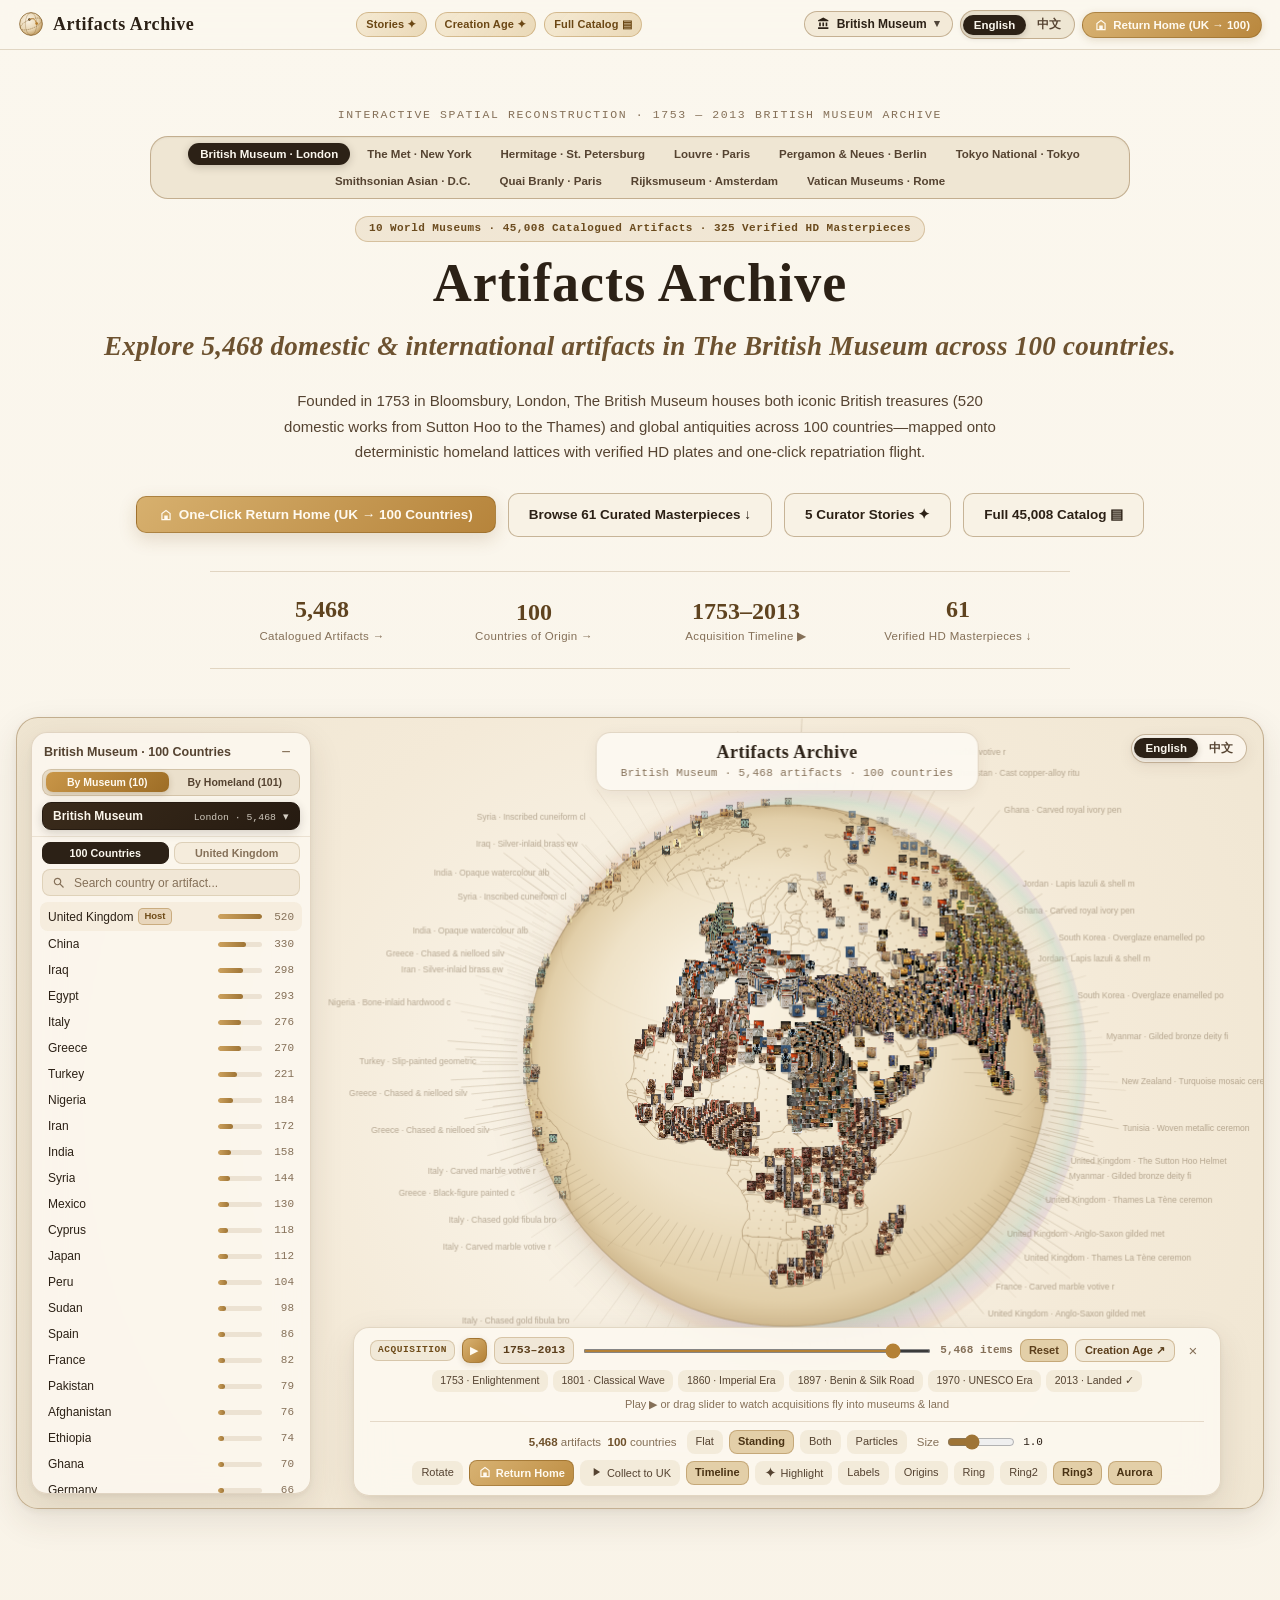
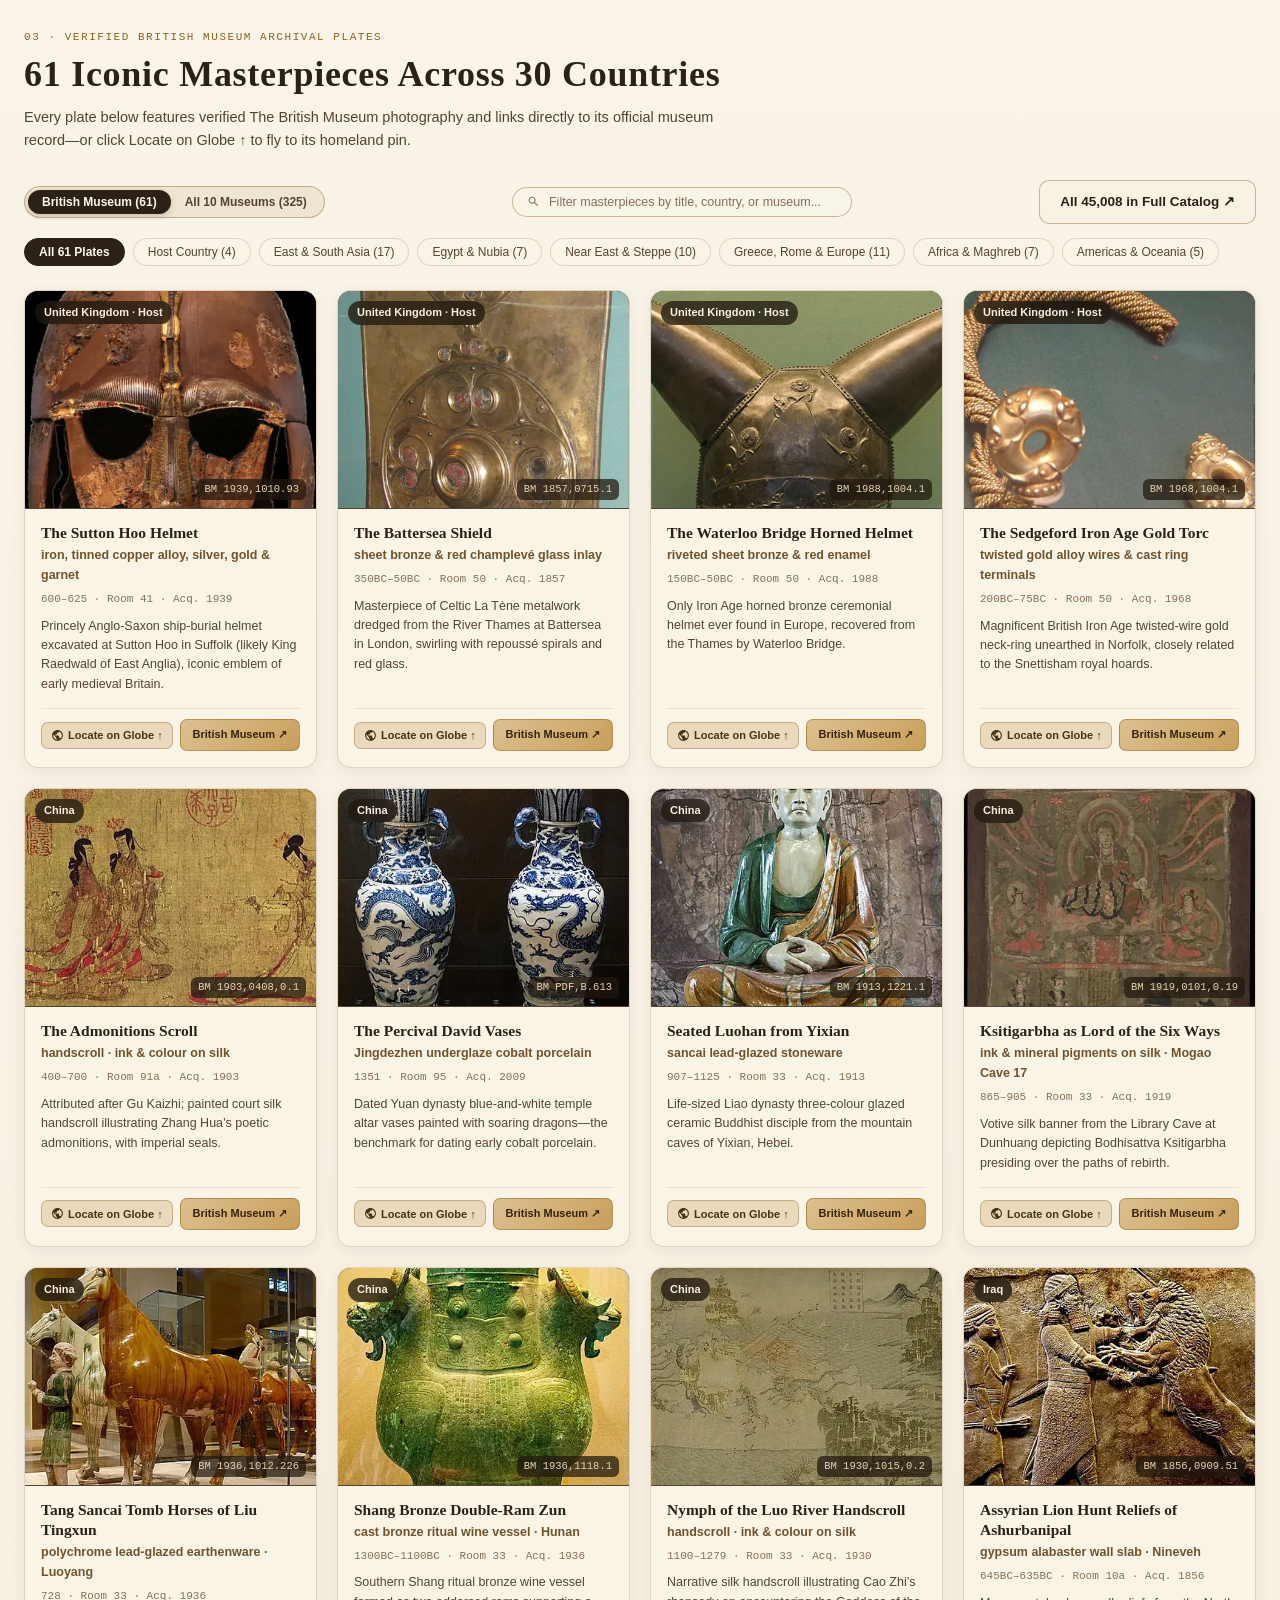
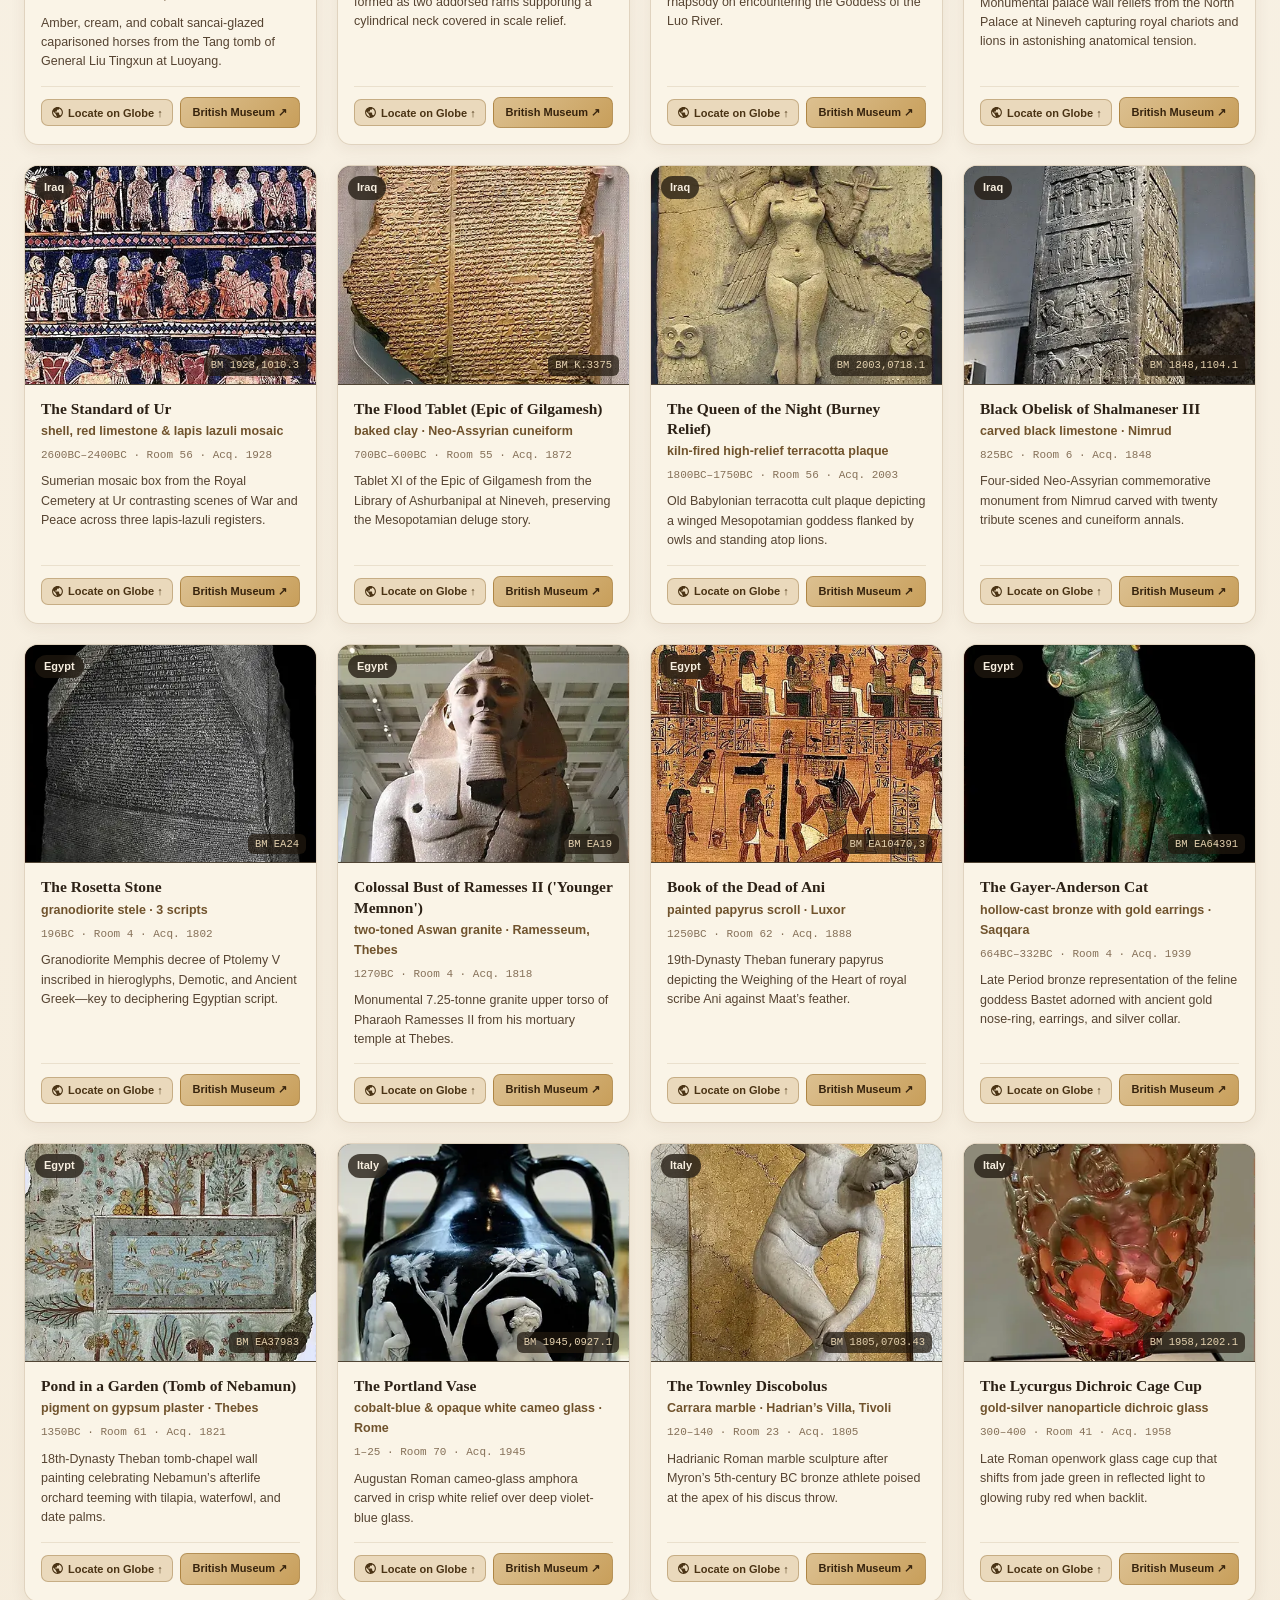
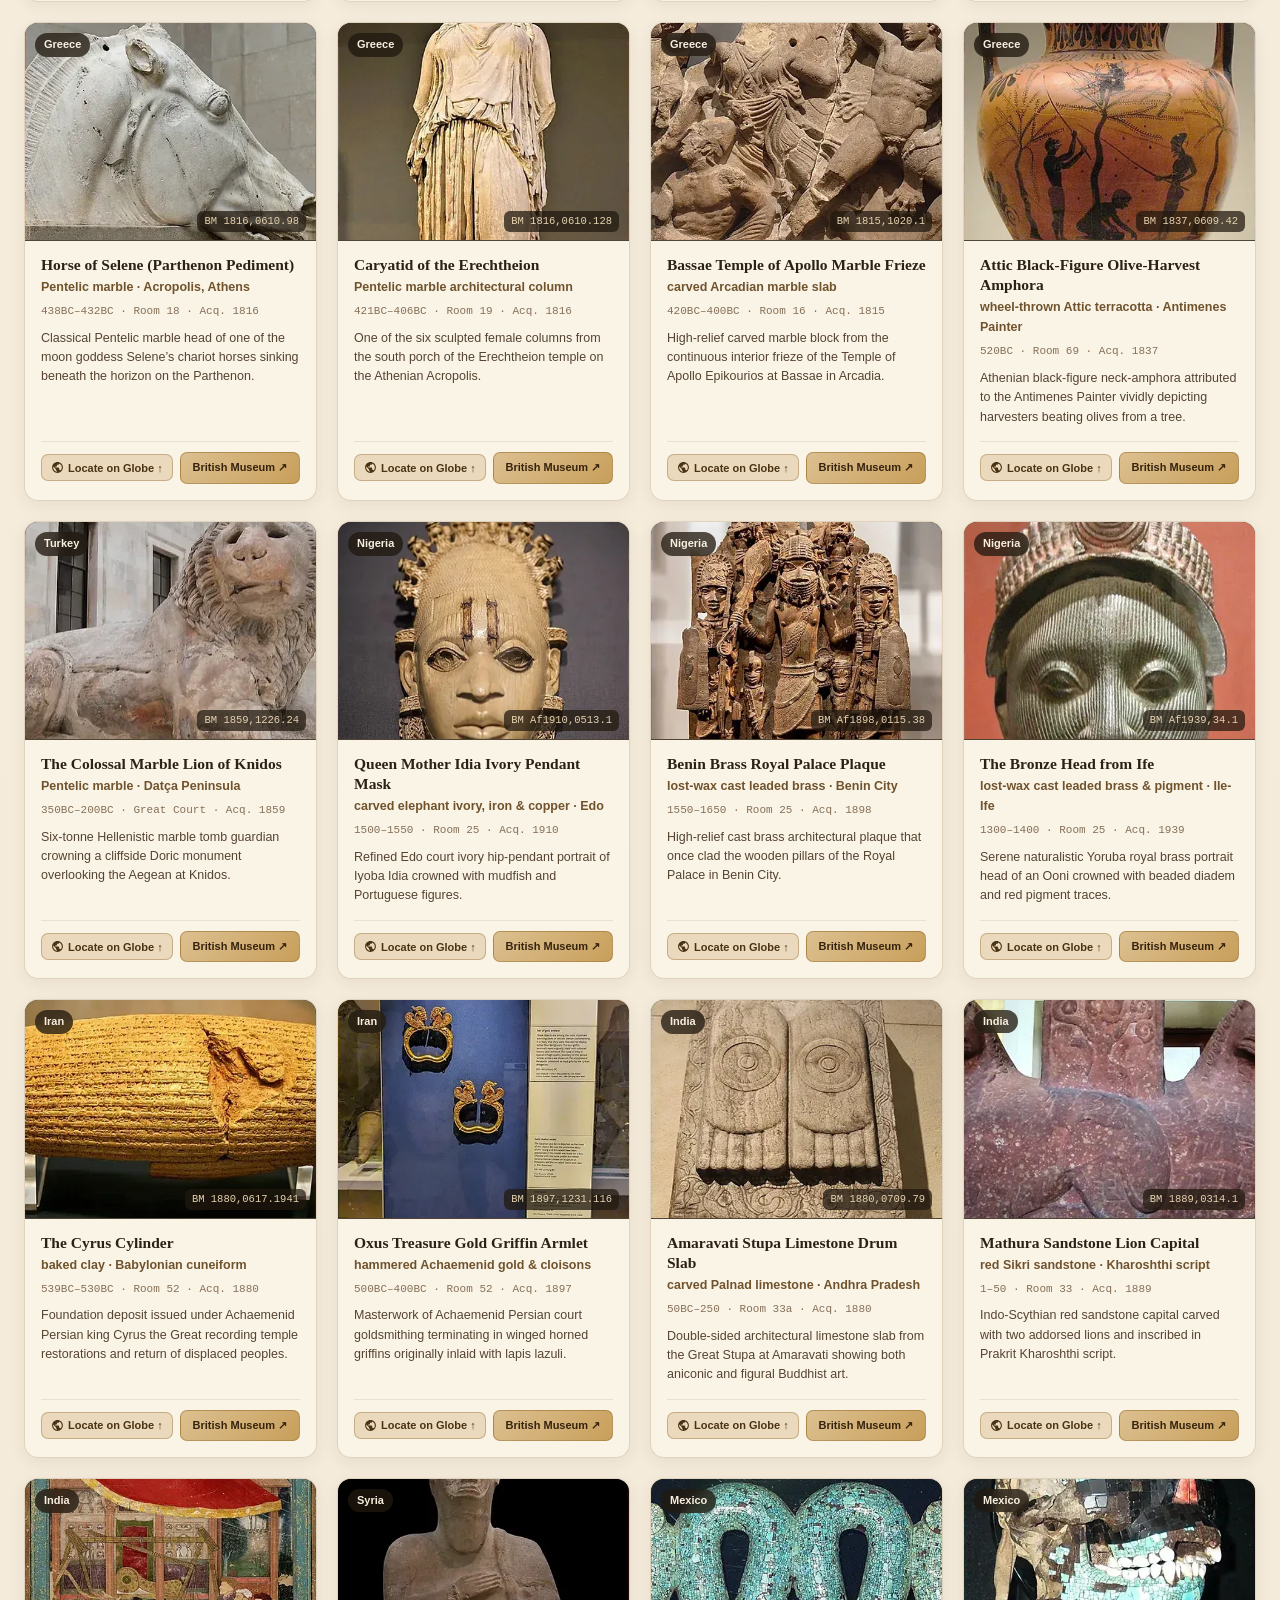
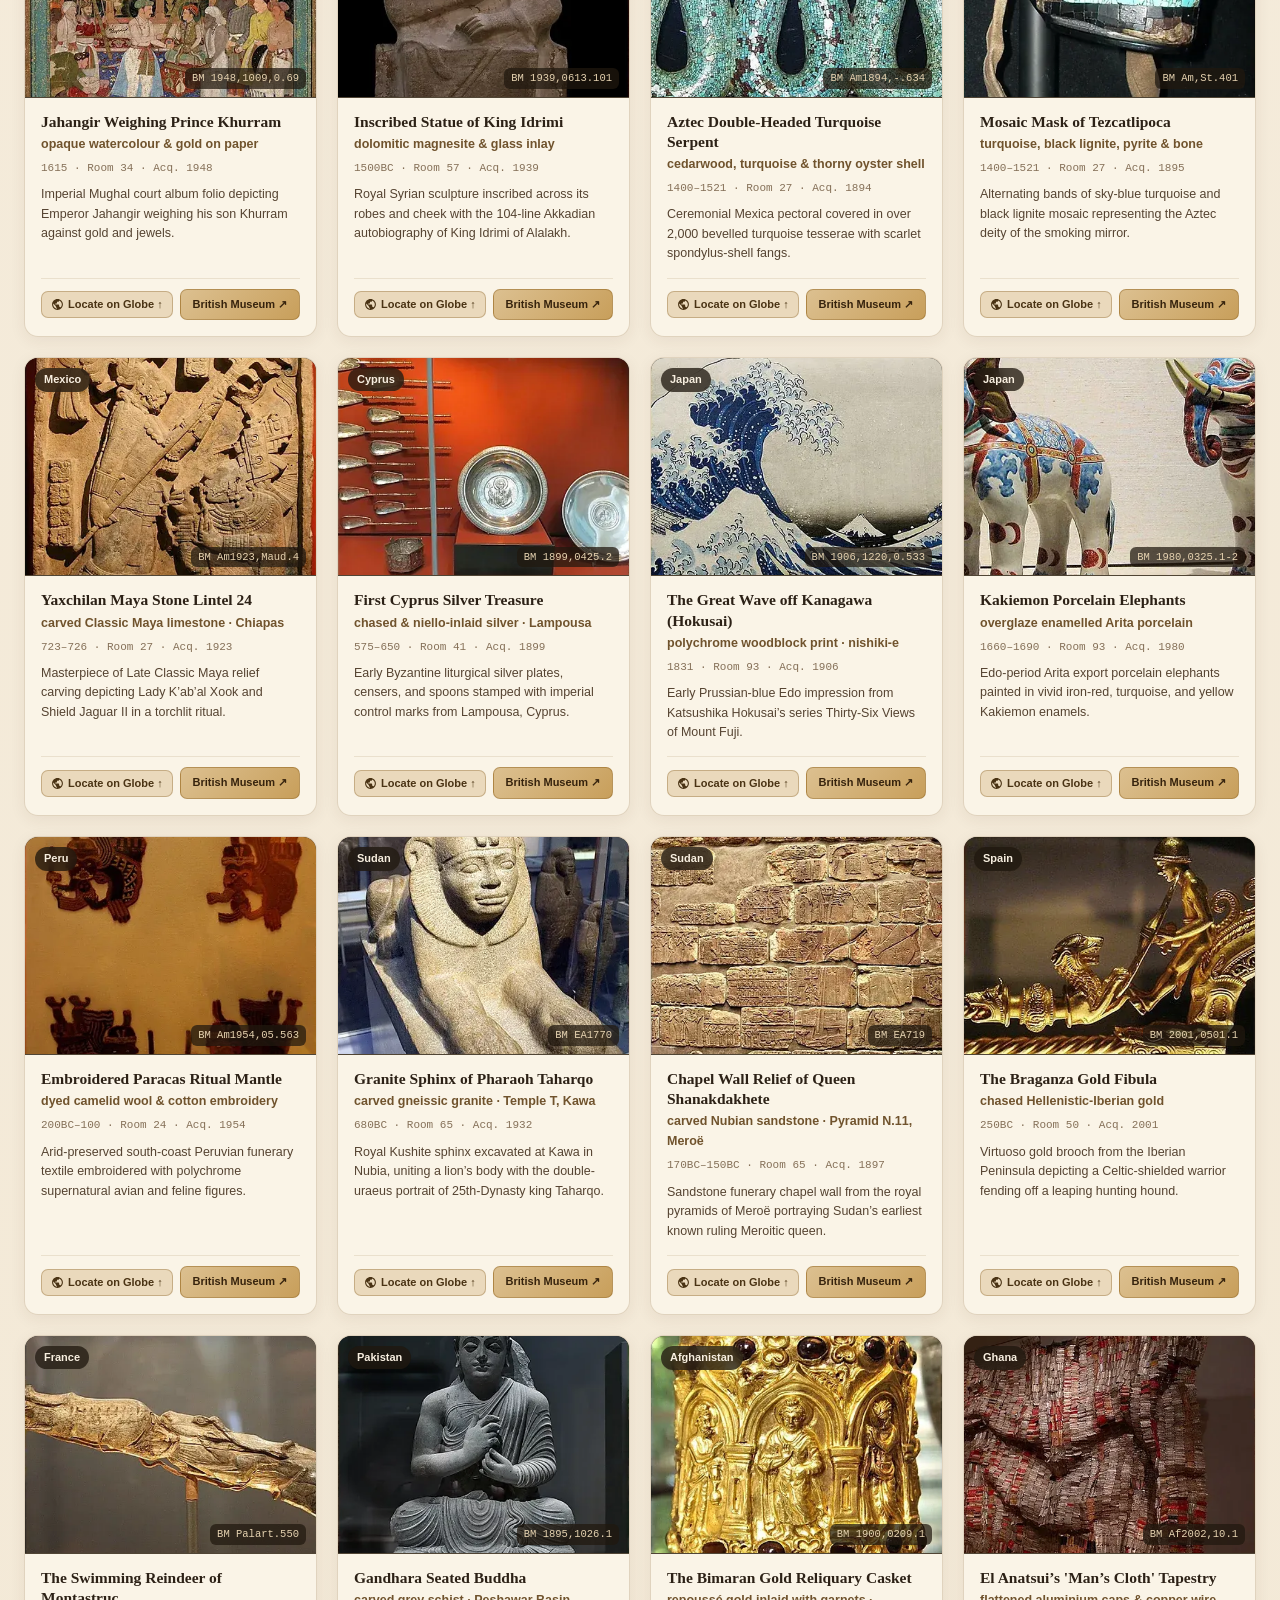
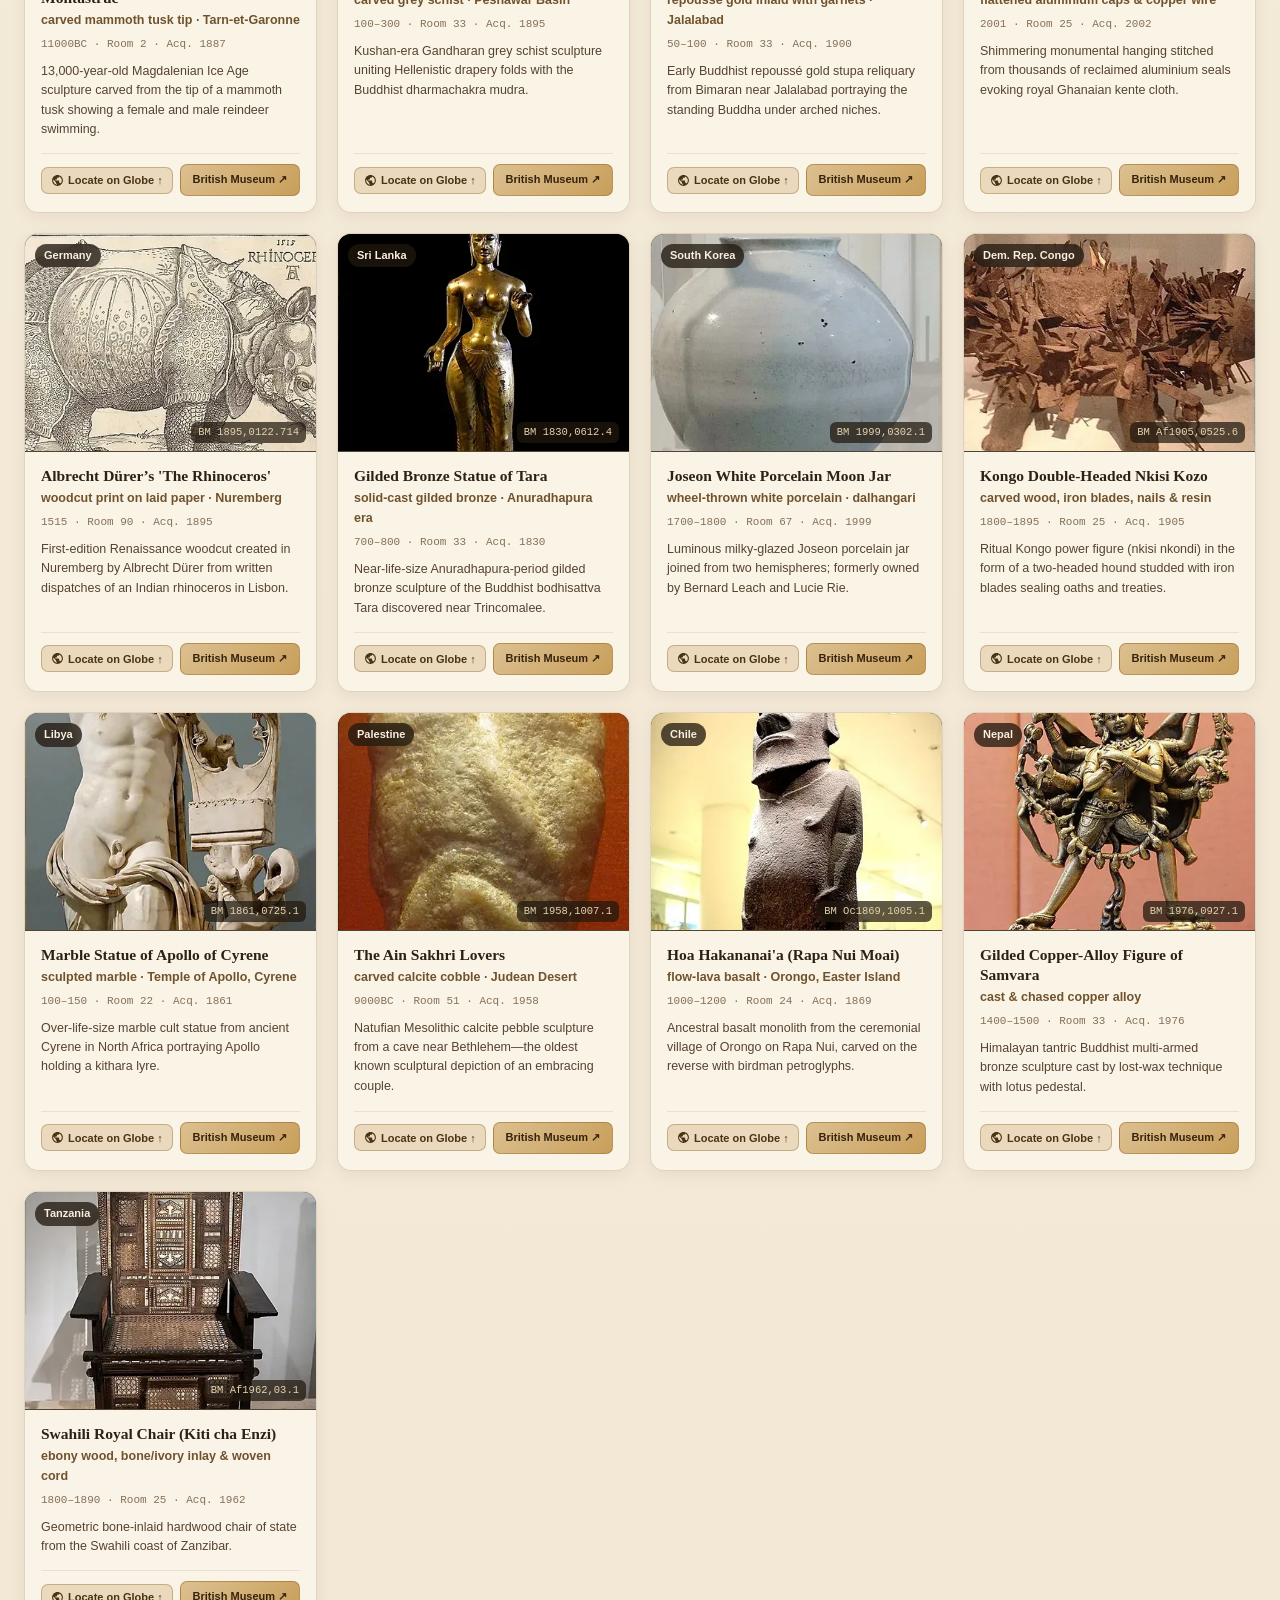
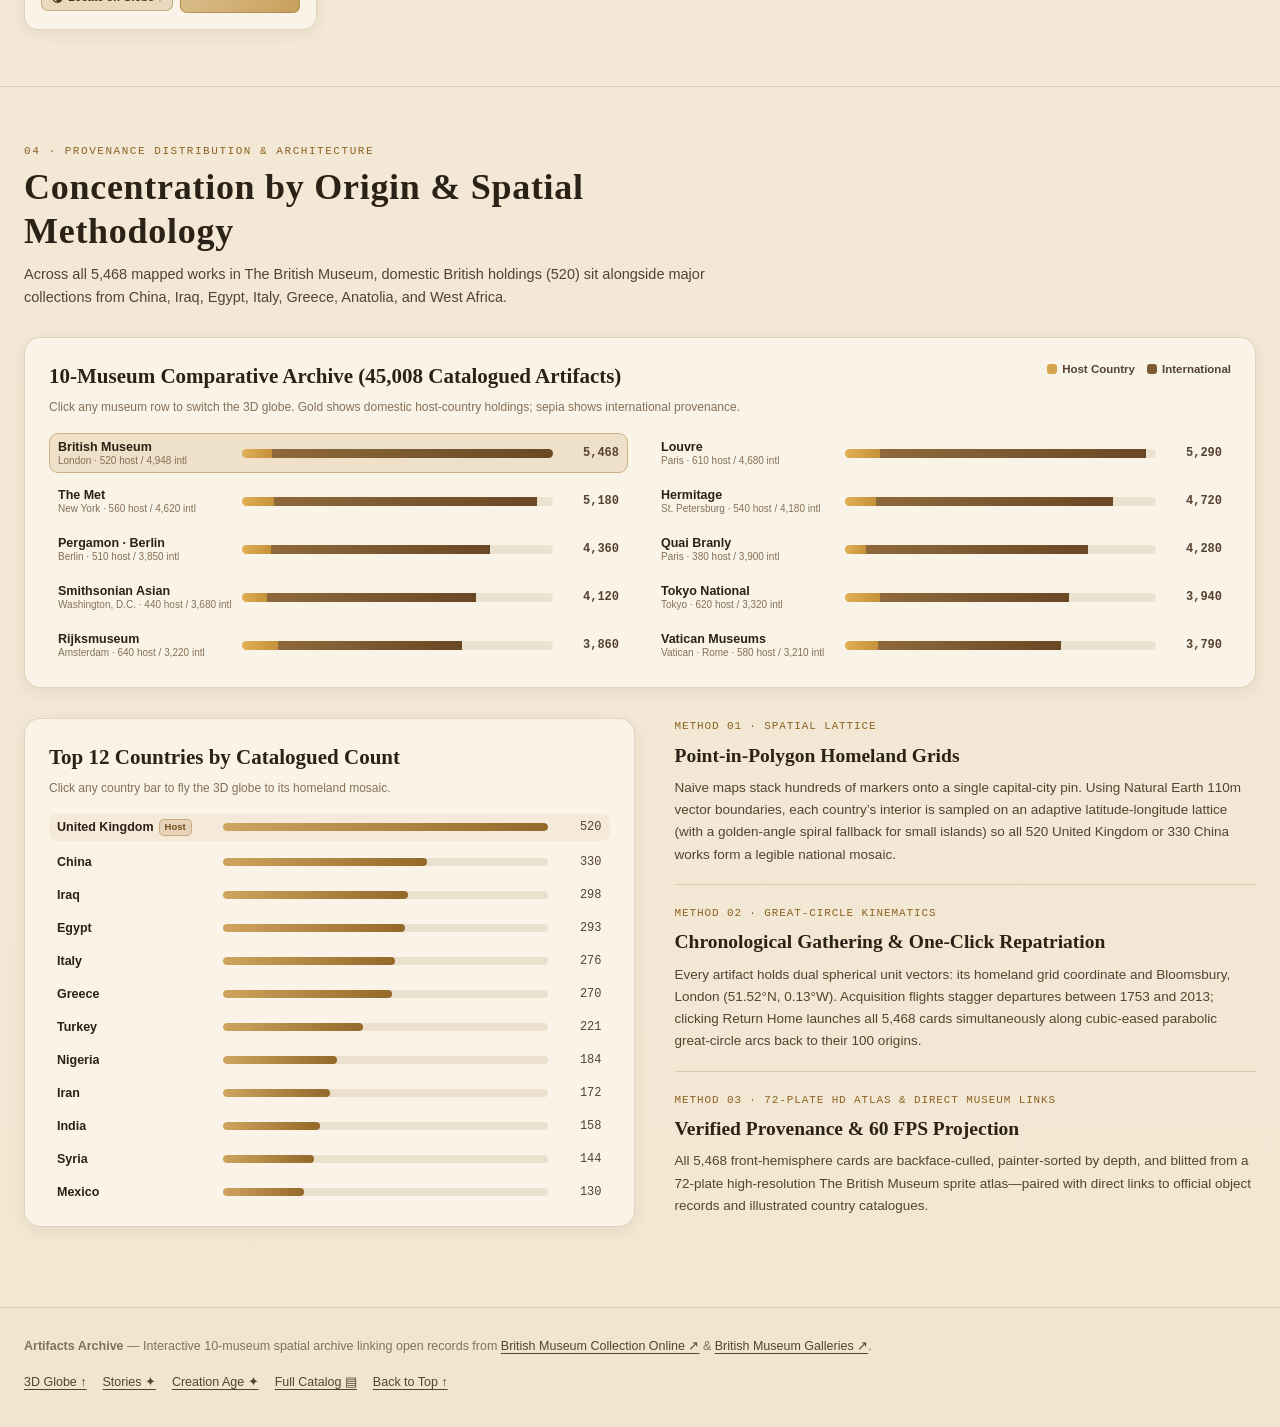
==== commit 5a2b3151: "Add Curator Stories (/stories.html) scrollytelling page & cross-page navigation" ====
--- a/public/index.html
+++ b/public/index.html
@@ -23,6 +23,7 @@
         <a href="#globe-section" data-nav-section="globe-section" data-i18n="navGlobe">02 · 3D Globe</a>
         <a href="#masterpieces" data-nav-section="masterpieces" data-i18n="navMasterpieces">03 · 61 Masterpieces</a>
         <a href="#methodology" data-nav-section="methodology" data-i18n="navMethod">04 · Data &amp; Method</a>
+        <a id="nav-stories-link" class="nav-creation-pill" href="./stories.html" data-i18n="navStories">Stories ✦</a>
         <a id="nav-creation-age-link" class="nav-creation-pill" href="./creation-age.html" data-i18n="navCreationAge">Creation Age ✦</a>
         <a id="nav-catalog-link" class="nav-creation-pill" href="./catalog.html" data-i18n="navFullCatalog">Full Catalog ▤</a>
       </nav>
@@ -79,6 +80,9 @@
         </button>
         <a id="hero-explore-gallery-link" class="btn-secondary-vellum" href="#masterpieces" data-nav-section="masterpieces" data-i18n="heroBrowseBtn">
           Browse 61 Curated Masterpieces ↓
+        </a>
+        <a id="hero-stories-link" class="btn-secondary-vellum" href="./stories.html" data-i18n="heroStoriesBtn">
+          5 Curator Stories ✦
         </a>
         <a id="hero-full-catalog-link" class="btn-secondary-vellum" href="./catalog.html" data-i18n="heroFullCatalogBtn">
           Full 45,008 Catalog ▤
@@ -425,7 +429,8 @@
       </div>
       <div class="footer-links">
         <a href="#globe-section" data-nav-section="globe-section" data-i18n="footerGlobeLink">3D Globe ↑</a>
-        <a href="#masterpieces" data-nav-section="masterpieces" data-i18n="footerMasterLink">61 Masterpieces ↑</a>
+        <a id="footer-stories-link" href="./stories.html" data-i18n="navStories">Stories ✦</a>
+        <a id="footer-creation-link" href="./creation-age.html" data-i18n="navCreationAge">Creation Age ✦</a>
         <a id="footer-catalog-link" href="./catalog.html" data-i18n="navFullCatalog">Full Catalog ▤</a>
         <a href="#prologue" data-nav-section="prologue" data-i18n="footerTopLink">Back to Top ↑</a>
       </div>
--- a/public/css/styles.css
+++ b/public/css/styles.css
@@ -168,15 +168,15 @@
 .nav-links {
   display: flex;
   align-items: center;
-  gap: 11px;
+  gap: 8px;
 }
 
 .nav-links a {
   text-decoration: none;
-  font-size: 12px;
+  font-size: 11.5px;
   font-weight: 500;
   color: var(--ink-body);
-  letter-spacing: 0.02em;
+  letter-spacing: 0.01em;
   white-space: nowrap;
   padding: 4px 2px;
   border-bottom: 2px solid transparent;
@@ -194,13 +194,13 @@
 }
 
 .nav-links a.nav-creation-pill {
-  padding: 4px 10px;
+  padding: 3px 9px;
   border-radius: 999px;
   border: 1px solid rgba(176, 134, 68, 0.45);
   background: linear-gradient(135deg, rgba(244, 232, 208, 0.92), rgba(232, 212, 174, 0.85));
   color: #6b4714;
   font-weight: 700;
-  font-size: 11.5px;
+  font-size: 11px;
 }
 
 .nav-links a.nav-creation-pill:hover {
@@ -239,8 +239,8 @@
   transition: transform 0.15s ease, filter 0.15s ease;
 }
 
-@media (max-width: 1120px) {
-  .nav-links {
+@media (max-width: 1340px) {
+  .nav-links a[data-nav-section] {
     display: none;
   }
 }
@@ -2798,12 +2798,29 @@
   }
 
   .nav-links {
+    display: flex;
     gap: 6px;
     order: 3;
     width: 100%;
+    min-width: 0;
     justify-content: flex-start;
     overflow-x: auto;
     scrollbar-width: none;
+  }
+
+  .st-page-switcher,
+  .ca-page-switcher,
+  .cat-page-switcher {
+    order: 3;
+    width: 100%;
+    min-width: 0;
+  }
+
+  .st-page-pill,
+  .ca-page-pill,
+  .cat-page-pill {
+    padding: 4px 8px;
+    font-size: 10.8px;
   }
 
   .nav-links::-webkit-scrollbar {
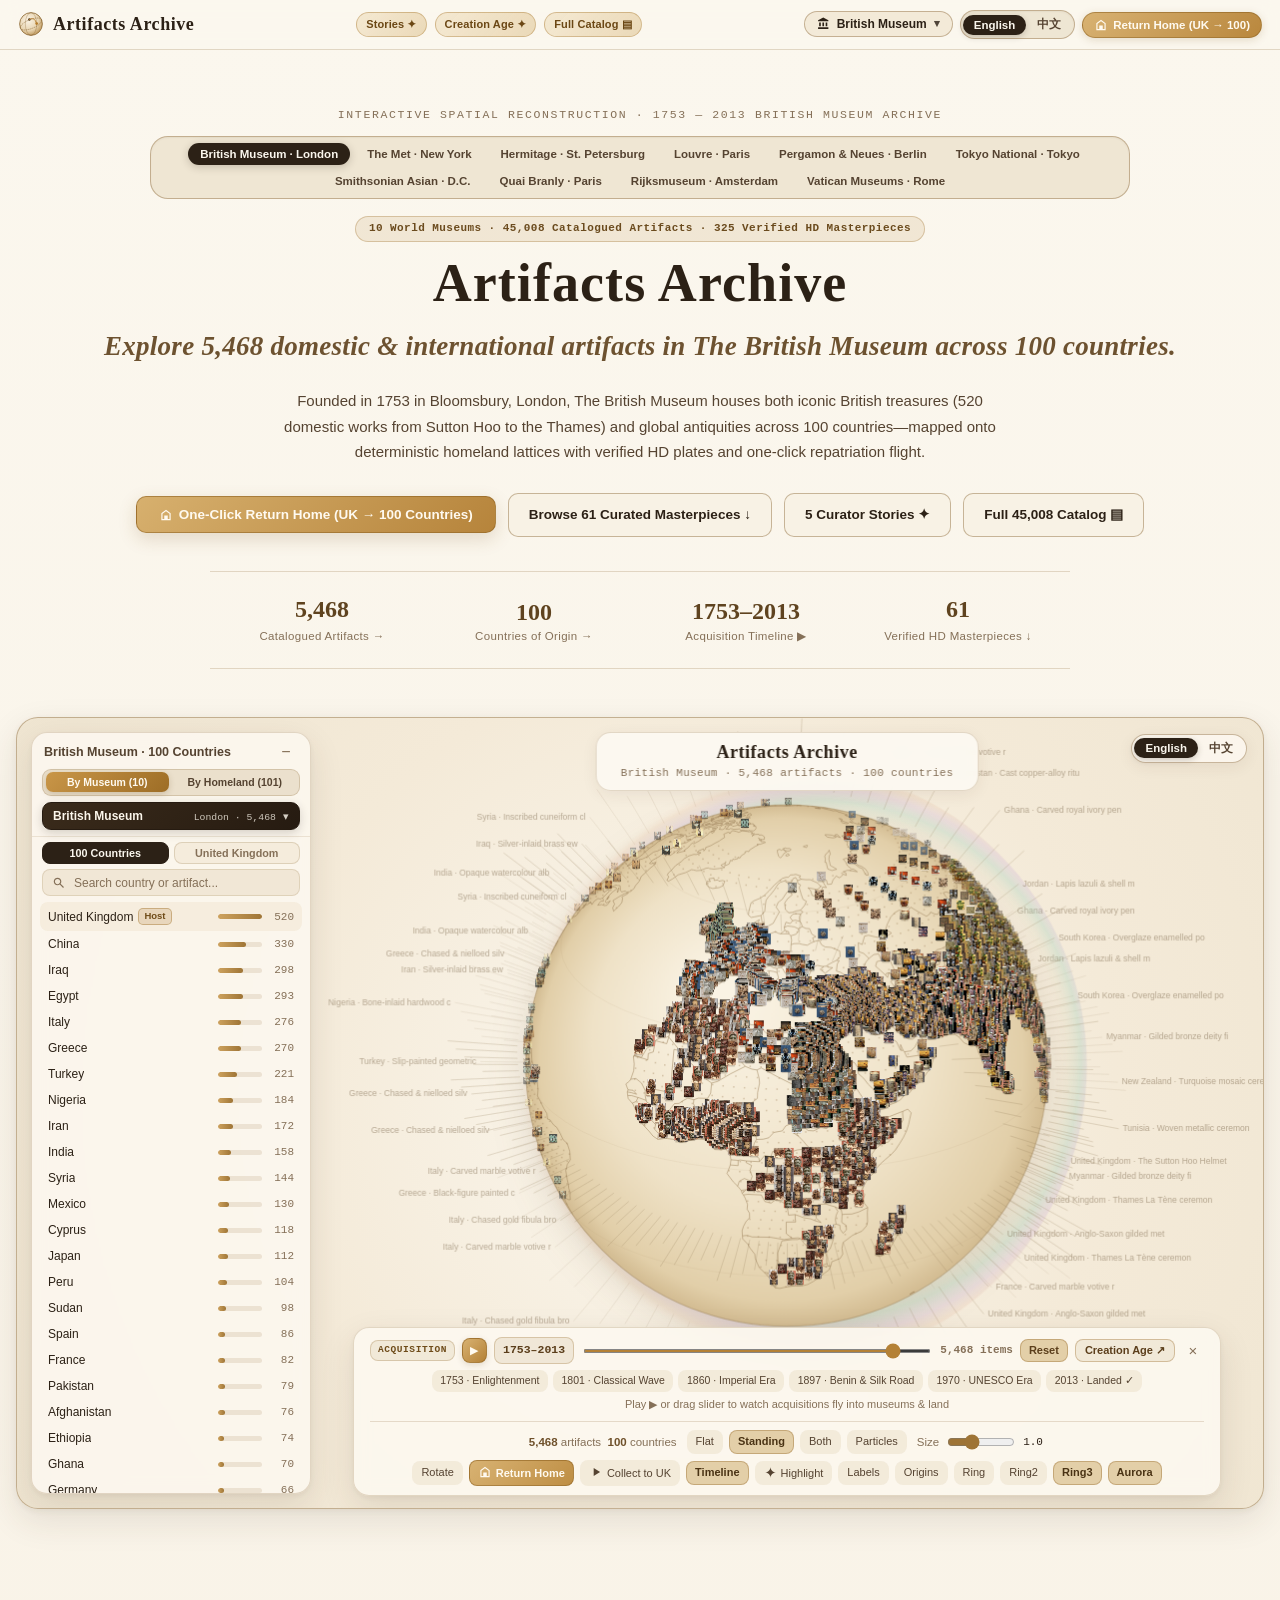
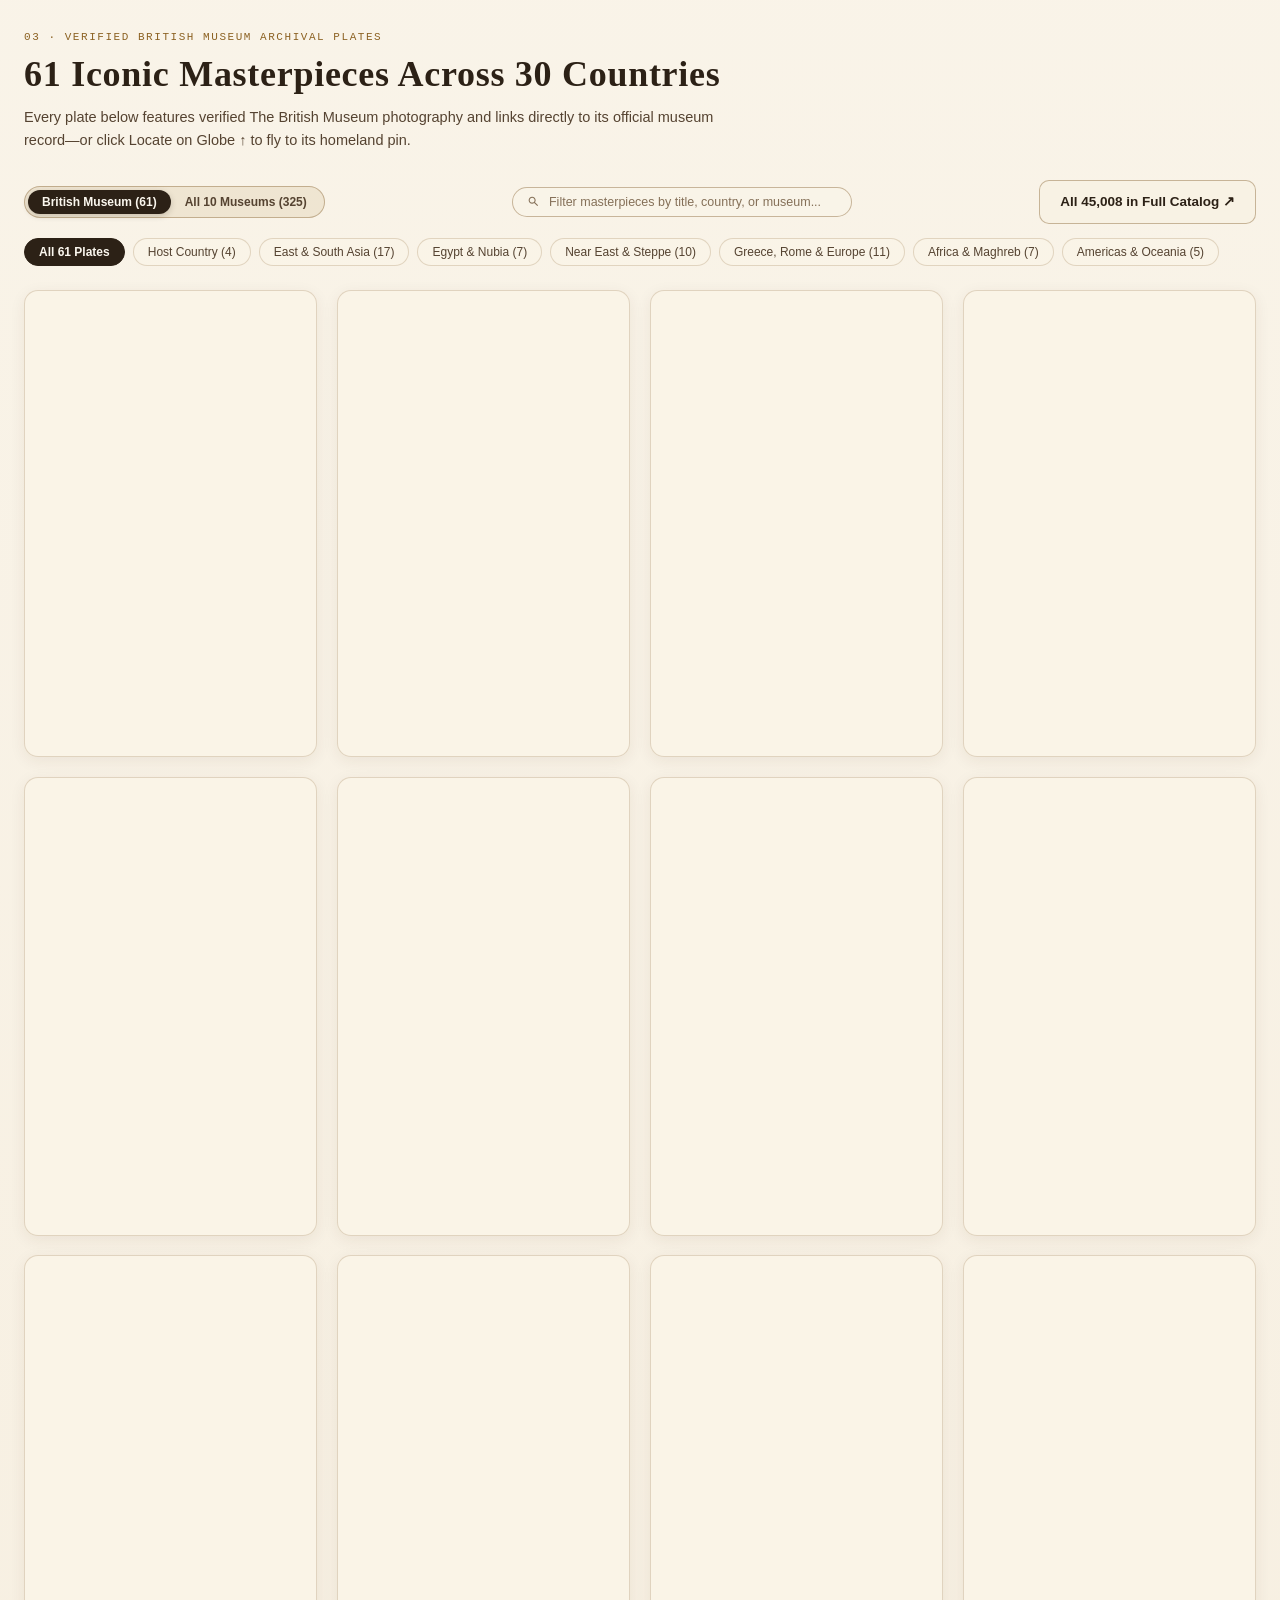
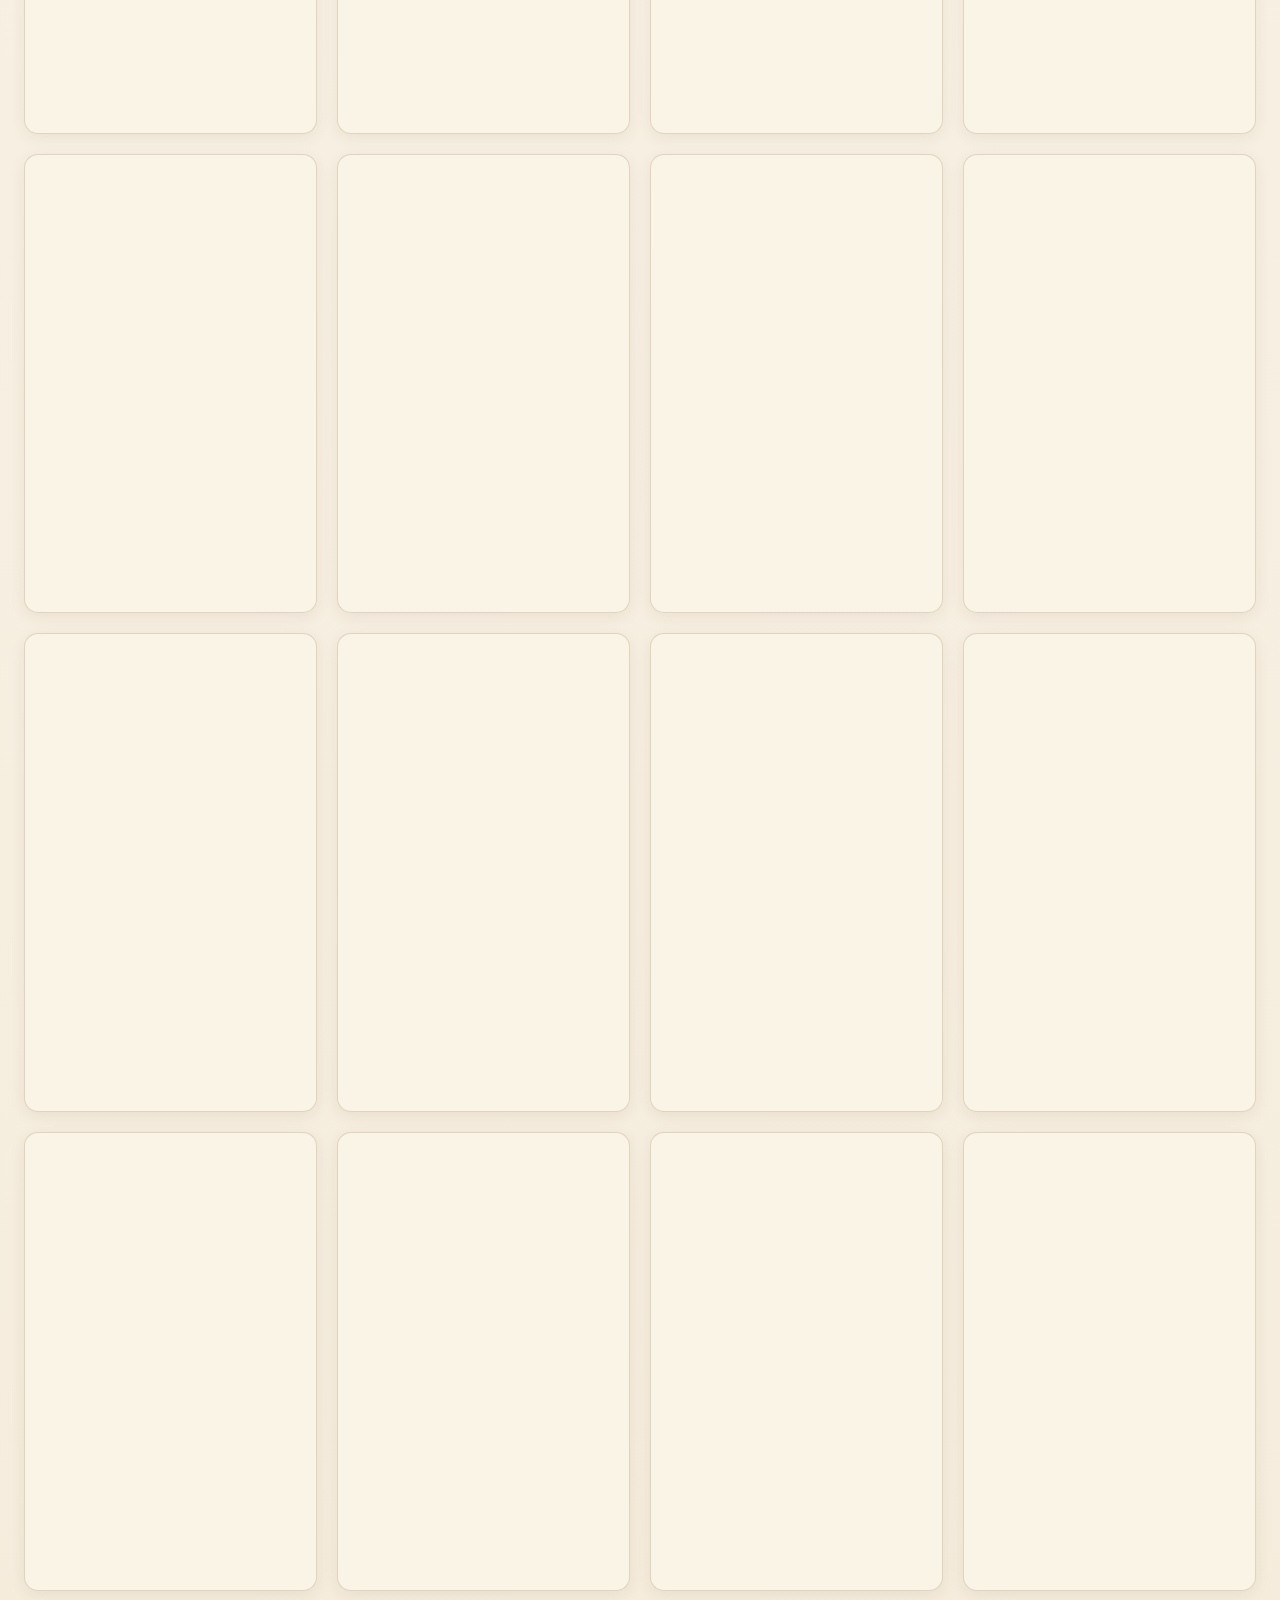
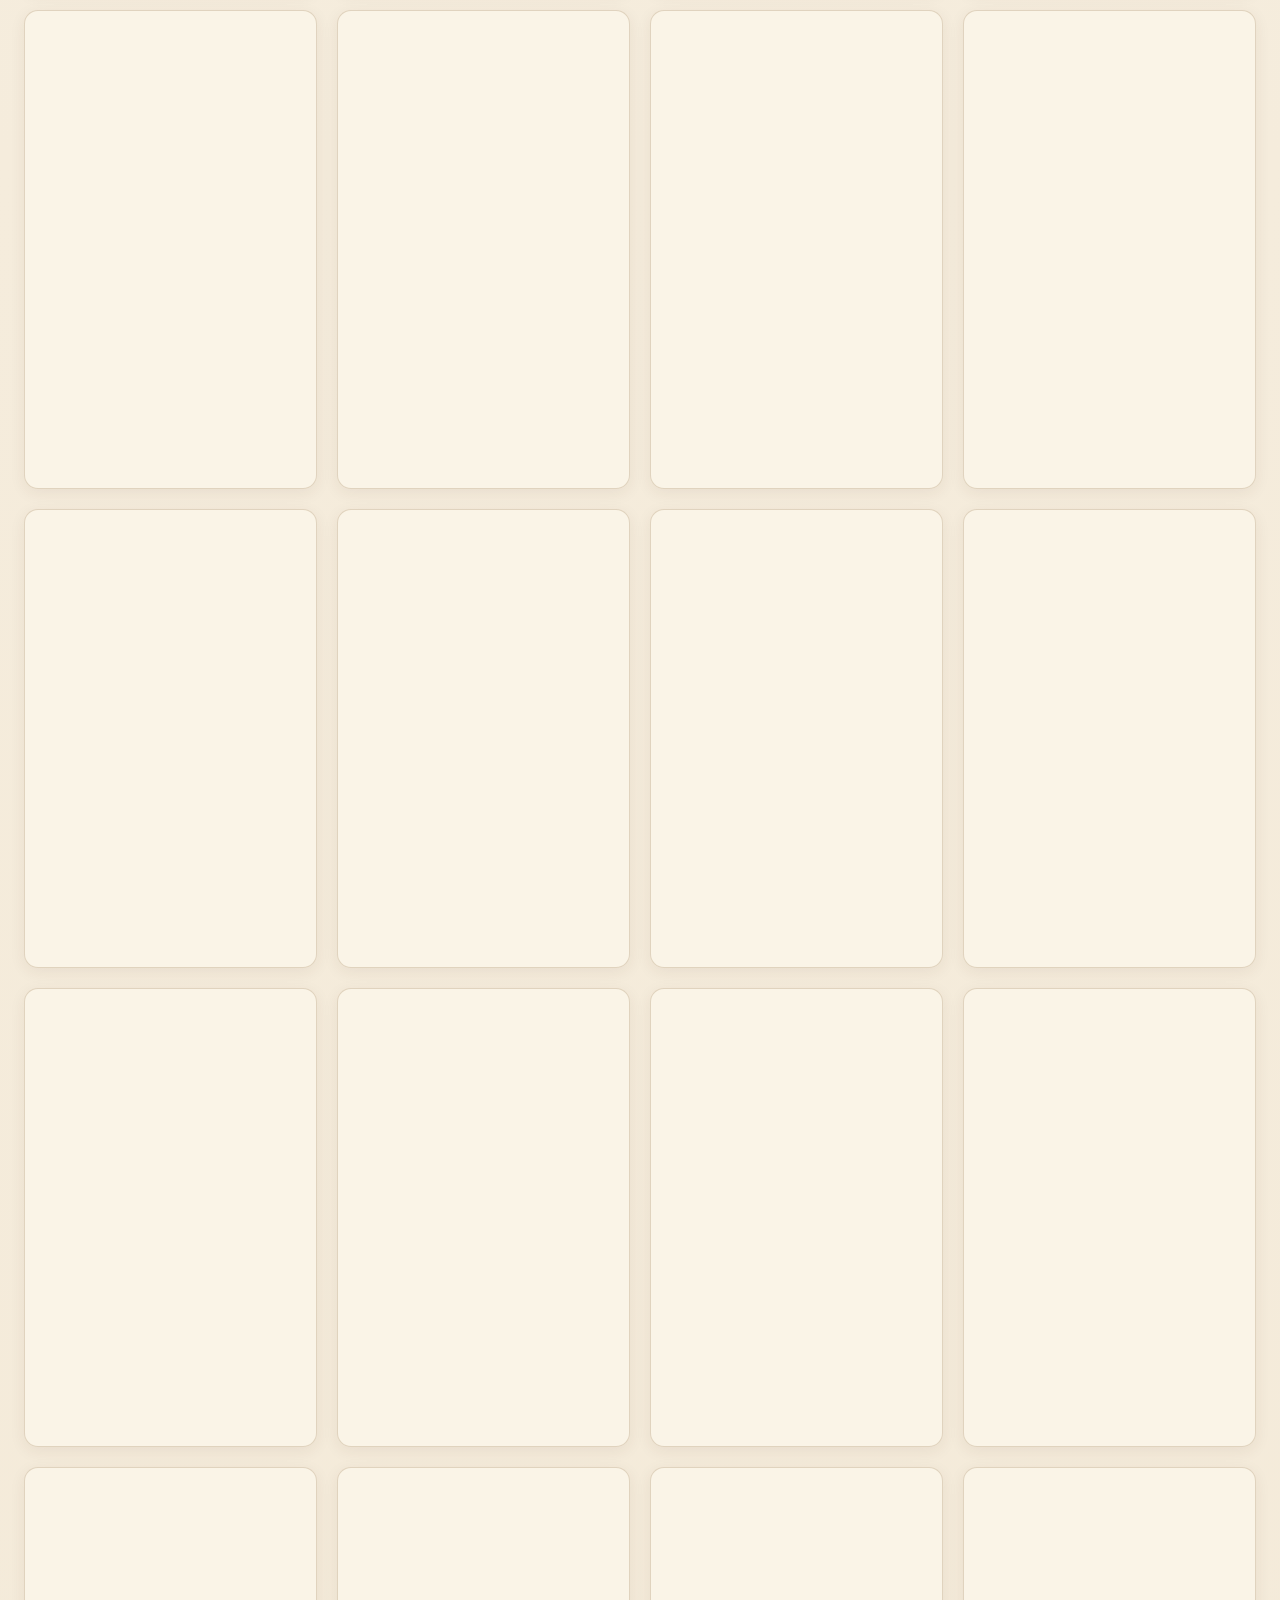
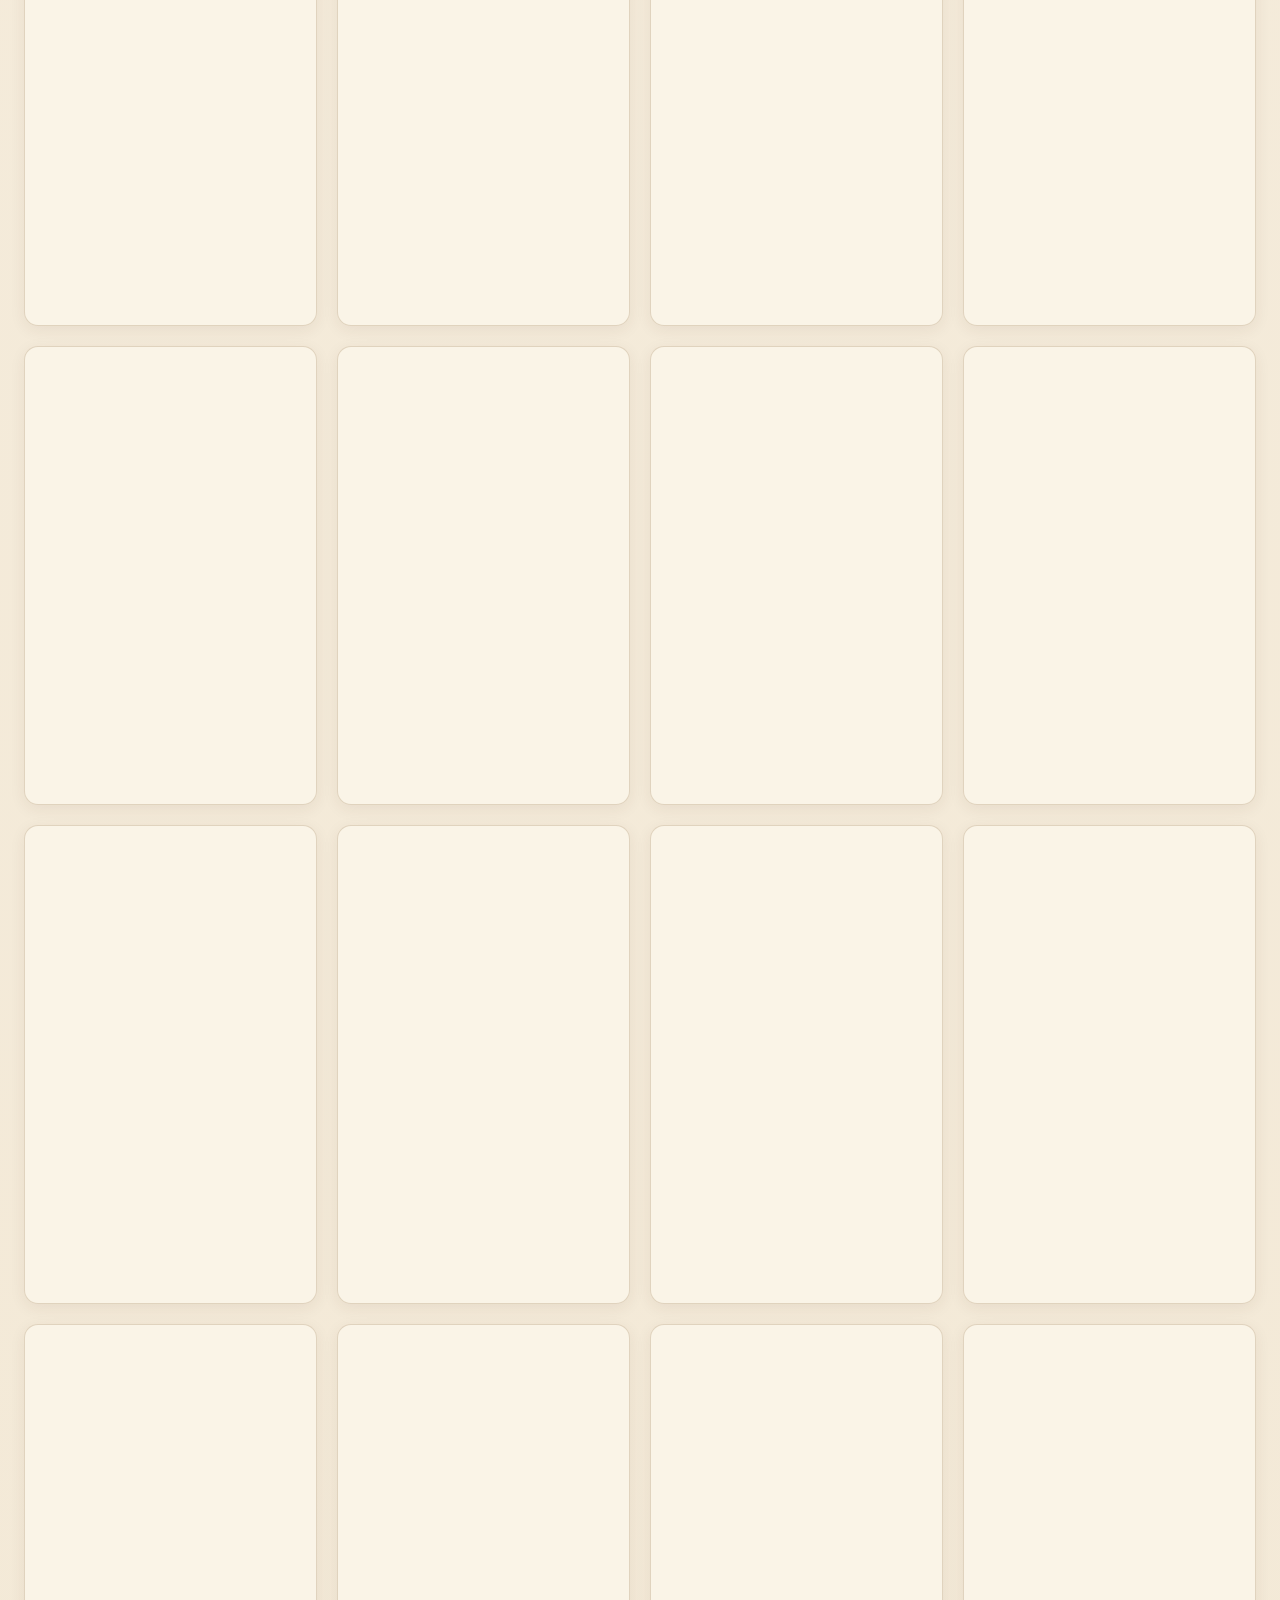
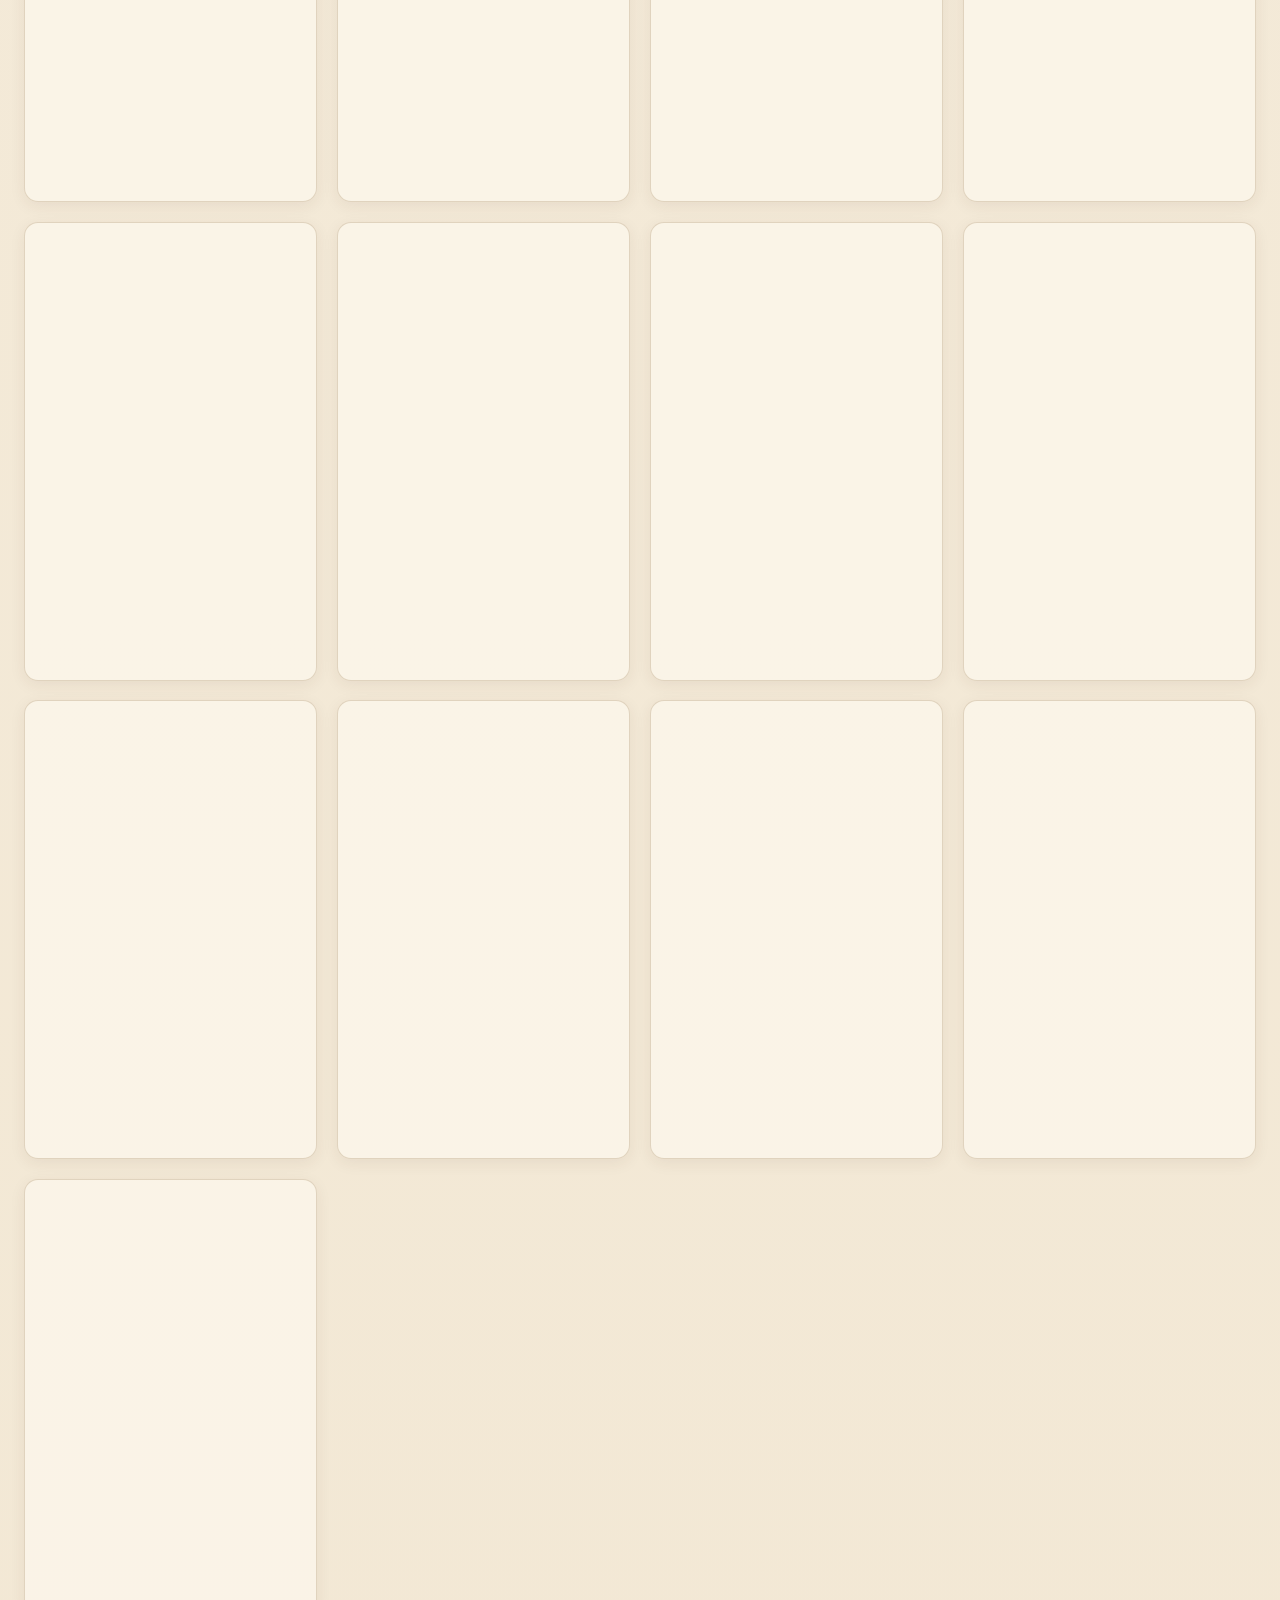
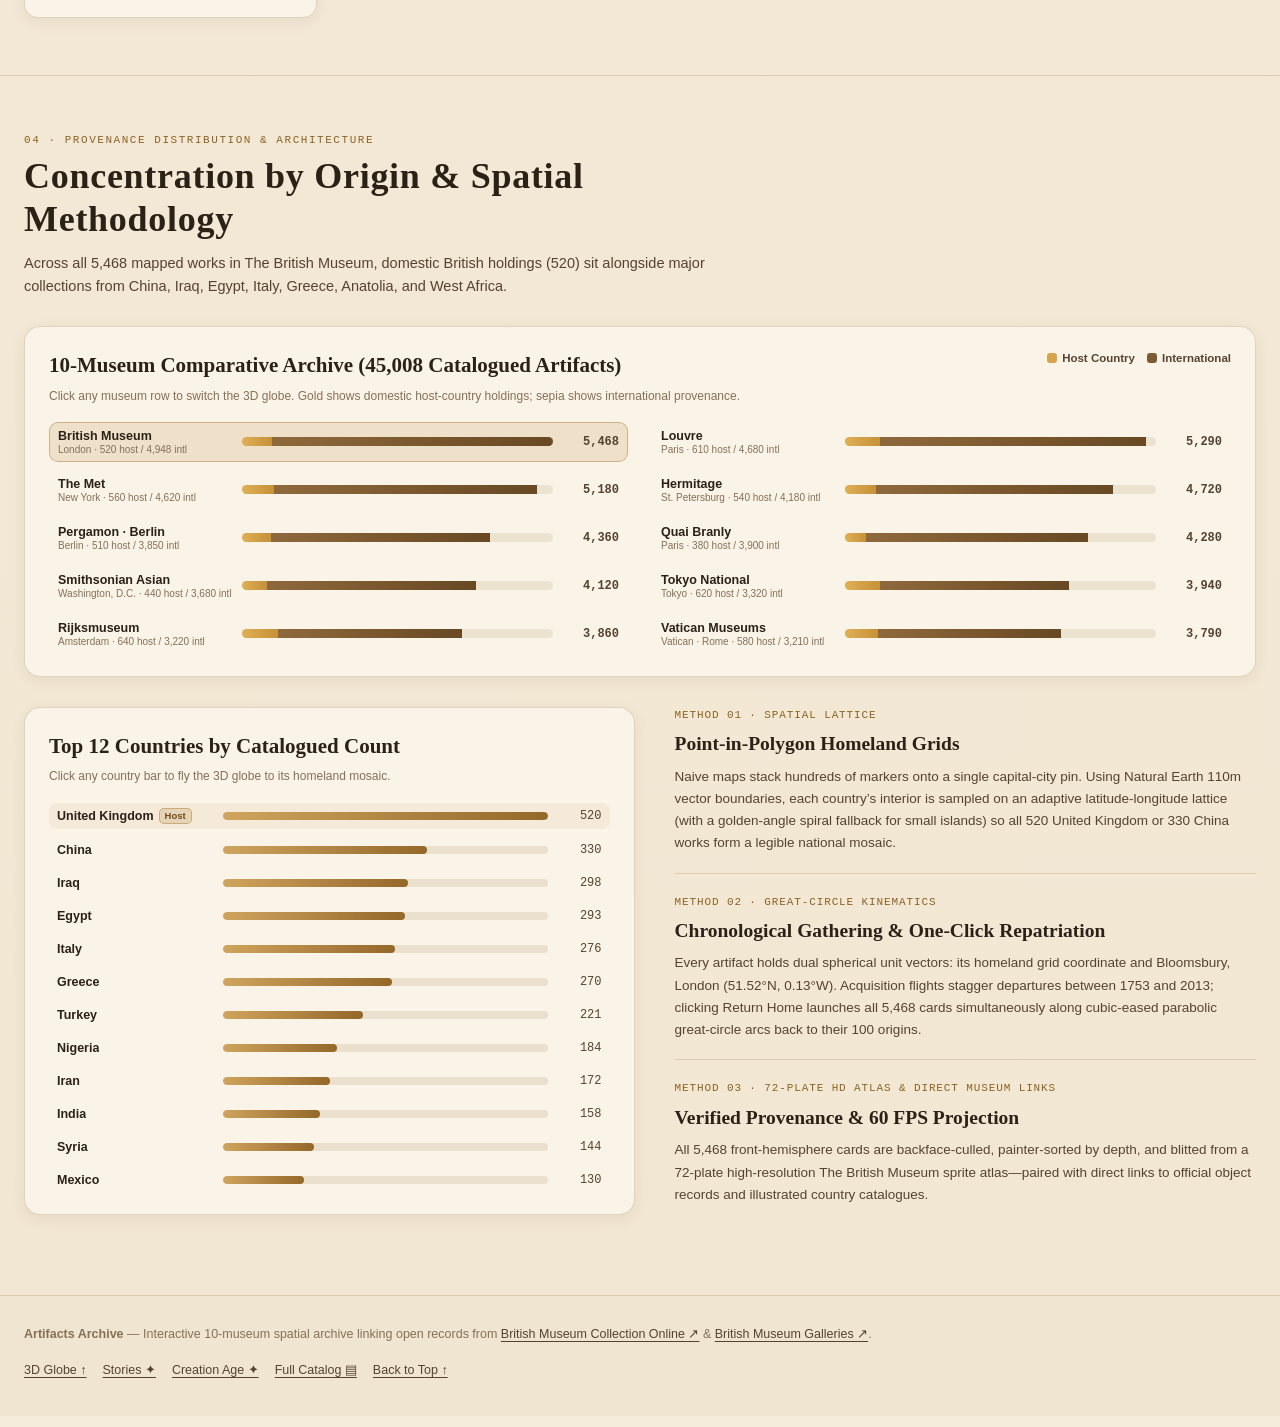
==== commit 288e44a8: "Audit fixes: race-free museum/homeland switching, instant ZH globe refresh, 0 WCAG violations & Open" ====
--- a/public/index.html
+++ b/public/index.html
@@ -88,7 +88,7 @@
           Full 45,008 Catalog ▤
         </a>
       </div>
-      <div class="ledger-strip" aria-label="Archive summary statistics">
+      <div class="ledger-strip" role="region" aria-label="Archive summary statistics">
         <a class="ledger-item ledger-link" href="#globe-section" data-nav-section="globe-section" data-i18n-title="ledgerArtifactsTip" title="Explore all catalogued artifacts on the 3D globe">
           <div id="ledger-num-artifacts" class="ledger-num">5,468</div>
           <div class="ledger-label" data-i18n="ledgerArtifactsLbl">Catalogued Artifacts →</div>
@@ -123,14 +123,14 @@
       </div>
 
       <div id="stage-header">
-        <div id="stage-header-title" class="stage-header-title" data-i18n="stageTitle">Artifacts Archive</div>
+        <h2 id="stage-header-title" class="stage-header-title" data-i18n="stageTitle">Artifacts Archive</h2>
         <div id="header-sub">5,468 artifacts · 100 countries</div>
         <div id="active-country-banner"></div>
       </div>
 
       <div id="flight-banner" role="status" aria-live="polite"></div>
 
-      <aside id="left-sidebar" aria-label="Country and artifact explorer">
+      <div id="left-sidebar" role="region" aria-label="Country and artifact explorer">
         <div class="sidebar-topbar">
           <span id="sidebar-heading">100 Countries</span>
           <button id="sidebar-collapse-btn" type="button" data-i18n-title="sidebarToggleTip" title="Collapse or expand sidebar" aria-label="Toggle sidebar">−</button>
@@ -207,7 +207,7 @@
           <div id="homeland-museum-breakdown" class="homeland-museum-breakdown is-hidden"></div>
           <div id="artifact-thumb-grid"></div>
         </div>
-      </aside>
+      </div>
 
       <article id="artifact-modal" class="scrubber-offset" aria-label="Selected artifact details">
         <button id="modal-preview-wrap" type="button" data-i18n-title="modalPreviewTip" title="Click to enlarge high-resolution photograph">
--- a/public/css/styles.css
+++ b/public/css/styles.css
@@ -68,8 +68,8 @@
   top: 0;
   z-index: 60;
   background: rgba(251, 247, 238, 0.88);
-  backdrop-filter: blur(16px);
-  -webkit-backdrop-filter: blur(16px);
+  backdrop-filter: blur(8px);
+  -webkit-backdrop-filter: blur(8px);
   border-bottom: 1px solid var(--border-sepia);
 }
 
@@ -160,8 +160,8 @@
   inset-inline-end: 16px;
   z-index: 26;
   background: var(--bg-paper-card);
-  backdrop-filter: blur(16px);
-  -webkit-backdrop-filter: blur(16px);
+  backdrop-filter: blur(8px);
+  -webkit-backdrop-filter: blur(8px);
   box-shadow: var(--shadow-subtle);
 }
 
@@ -418,8 +418,8 @@
   top: calc(100% + 6px);
   z-index: 80;
   background: rgba(252, 248, 240, 0.98);
-  backdrop-filter: blur(18px);
-  -webkit-backdrop-filter: blur(18px);
+  backdrop-filter: blur(8px);
+  -webkit-backdrop-filter: blur(8px);
   border: 1px solid var(--border-sepia-strong);
   border-radius: 12px;
   padding: 5px;
@@ -675,8 +675,8 @@
   transform: translateX(-50%);
   z-index: 20;
   background: rgba(252, 249, 242, 0.94);
-  backdrop-filter: blur(16px);
-  -webkit-backdrop-filter: blur(16px);
+  backdrop-filter: blur(8px);
+  -webkit-backdrop-filter: blur(8px);
   border: 1px solid var(--border-sepia);
   border-radius: 15px;
   padding: 8px 24px 7px;
@@ -685,12 +685,22 @@
 }
 
 .stage-header-title {
+  margin: 0;
   font-family: 'Cormorant Garamond', 'Noto Serif SC', Georgia, serif;
   font-size: 18px;
   font-weight: 700;
   letter-spacing: 0.03em;
   color: var(--ink-strong);
   line-height: 1.25;
+}
+
+a:focus-visible,
+button:focus-visible,
+input:focus-visible,
+select:focus-visible,
+[role="button"]:focus-visible {
+  outline: 2px solid var(--accent-brass-deep);
+  outline-offset: 2px;
 }
 
 html[lang="zh-CN"] .stage-header-title {
@@ -770,8 +780,8 @@
   width: 280px;
   z-index: 25;
   background: var(--bg-paper-card);
-  backdrop-filter: blur(16px);
-  -webkit-backdrop-filter: blur(16px);
+  backdrop-filter: blur(8px);
+  -webkit-backdrop-filter: blur(8px);
   border: 1px solid var(--border-sepia);
   border-radius: 16px;
   box-shadow: var(--shadow-elevated);
@@ -1372,8 +1382,8 @@
   width: min(740px, calc(100% - 36px));
   z-index: 30;
   background: var(--bg-paper-strong);
-  backdrop-filter: blur(18px);
-  -webkit-backdrop-filter: blur(18px);
+  backdrop-filter: blur(8px);
+  -webkit-backdrop-filter: blur(8px);
   border: 1px solid rgba(176, 150, 113, 0.45);
   border-radius: 16px;
   padding: 14px;
@@ -1830,8 +1840,8 @@
   transform: translateX(-50%);
   z-index: 26;
   background: rgba(252, 248, 239, 0.92);
-  backdrop-filter: blur(16px);
-  -webkit-backdrop-filter: blur(16px);
+  backdrop-filter: blur(8px);
+  -webkit-backdrop-filter: blur(8px);
   border: 1px solid var(--border-sepia);
   border-radius: 16px;
   padding: 9px 16px;
@@ -2114,6 +2124,8 @@
   display: flex;
   flex-direction: column;
   box-shadow: var(--shadow-subtle);
+  content-visibility: auto;
+  contain-intrinsic-size: auto 420px;
   transition: transform 0.18s ease, box-shadow 0.18s ease, border-color 0.18s ease;
 }
 
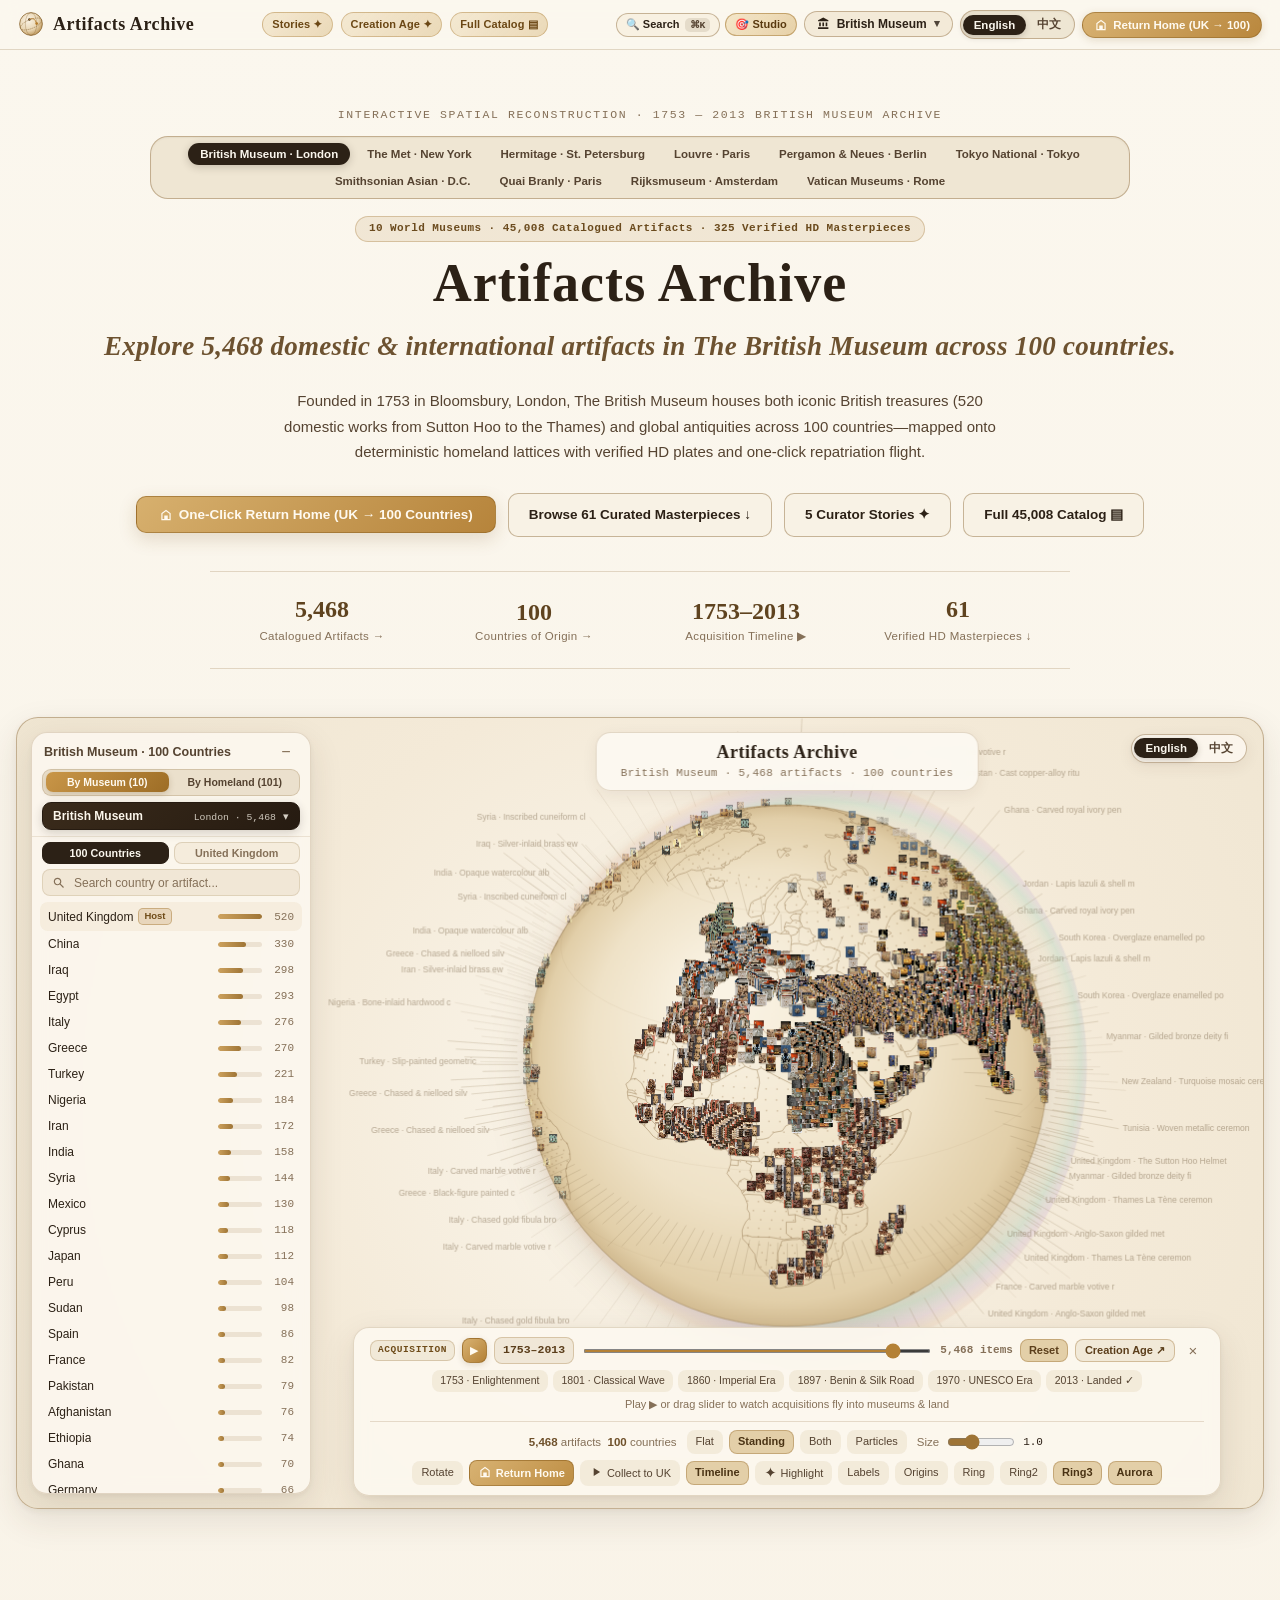
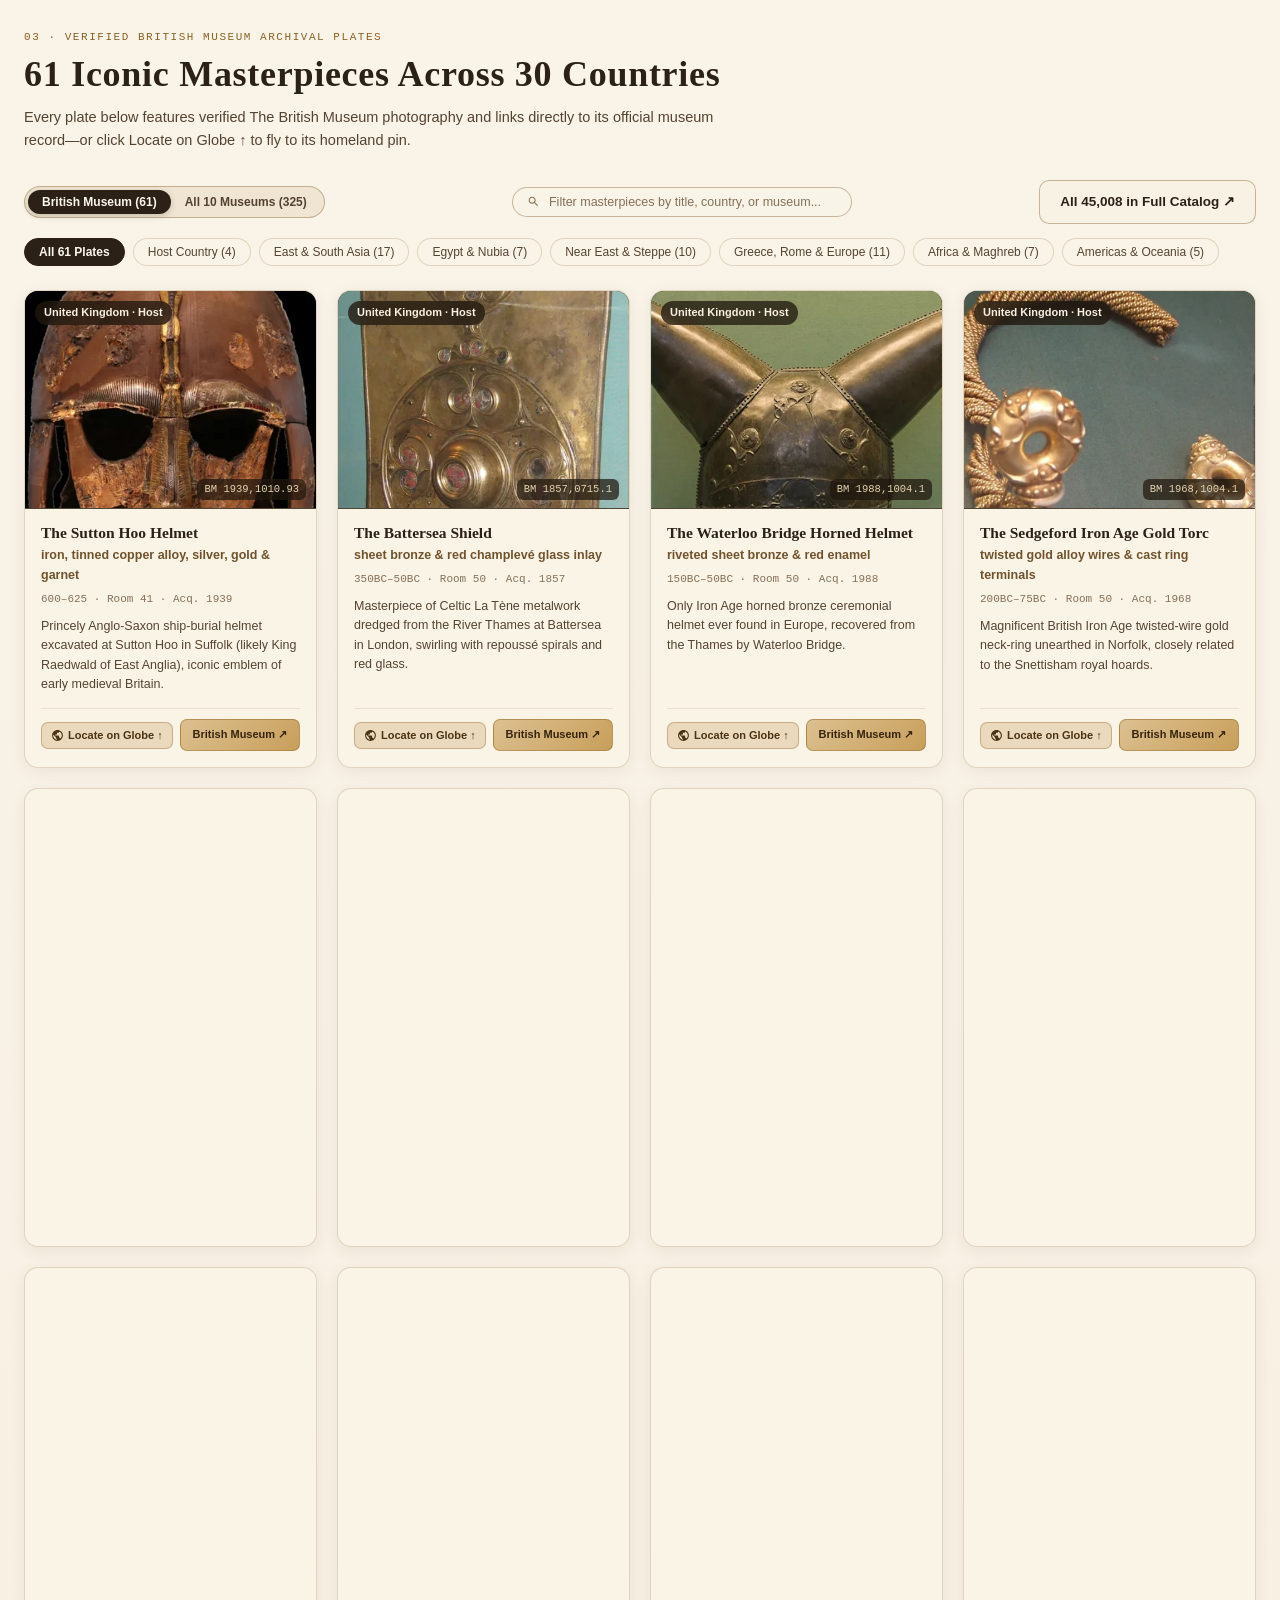
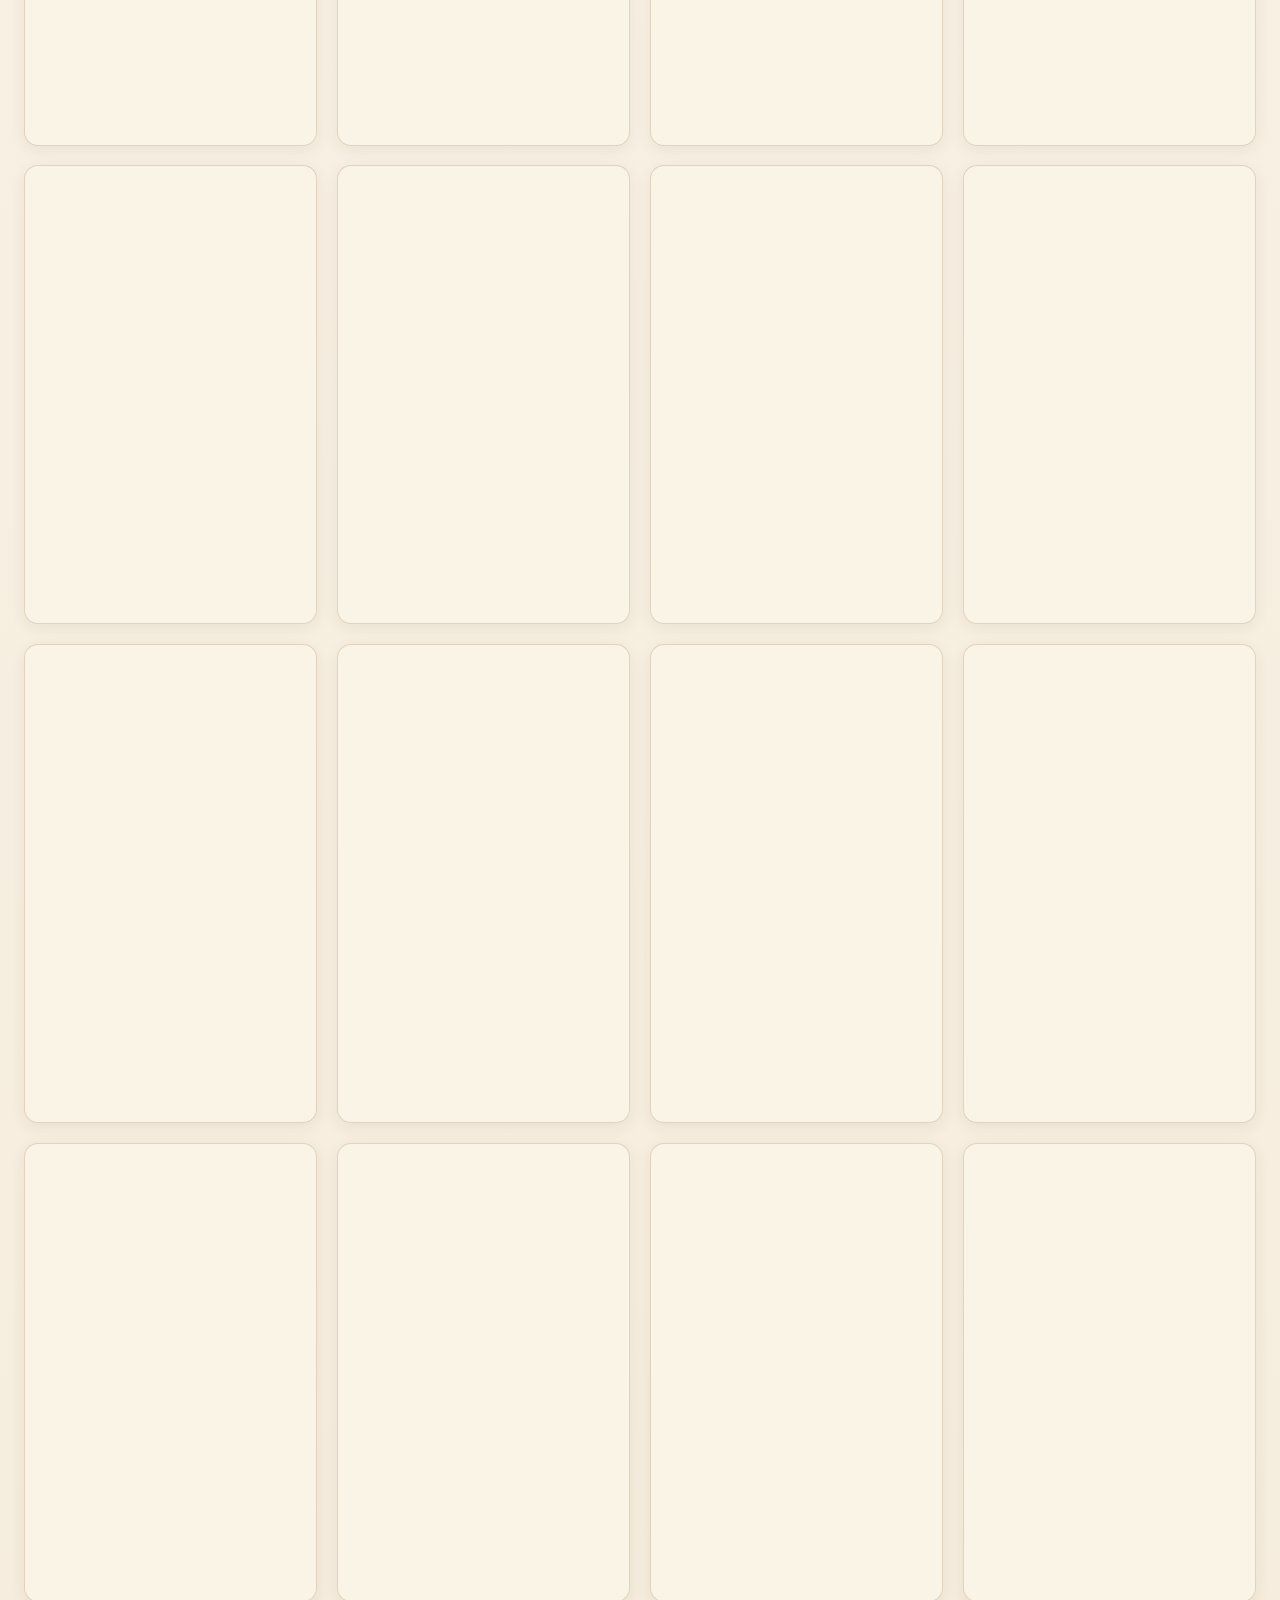
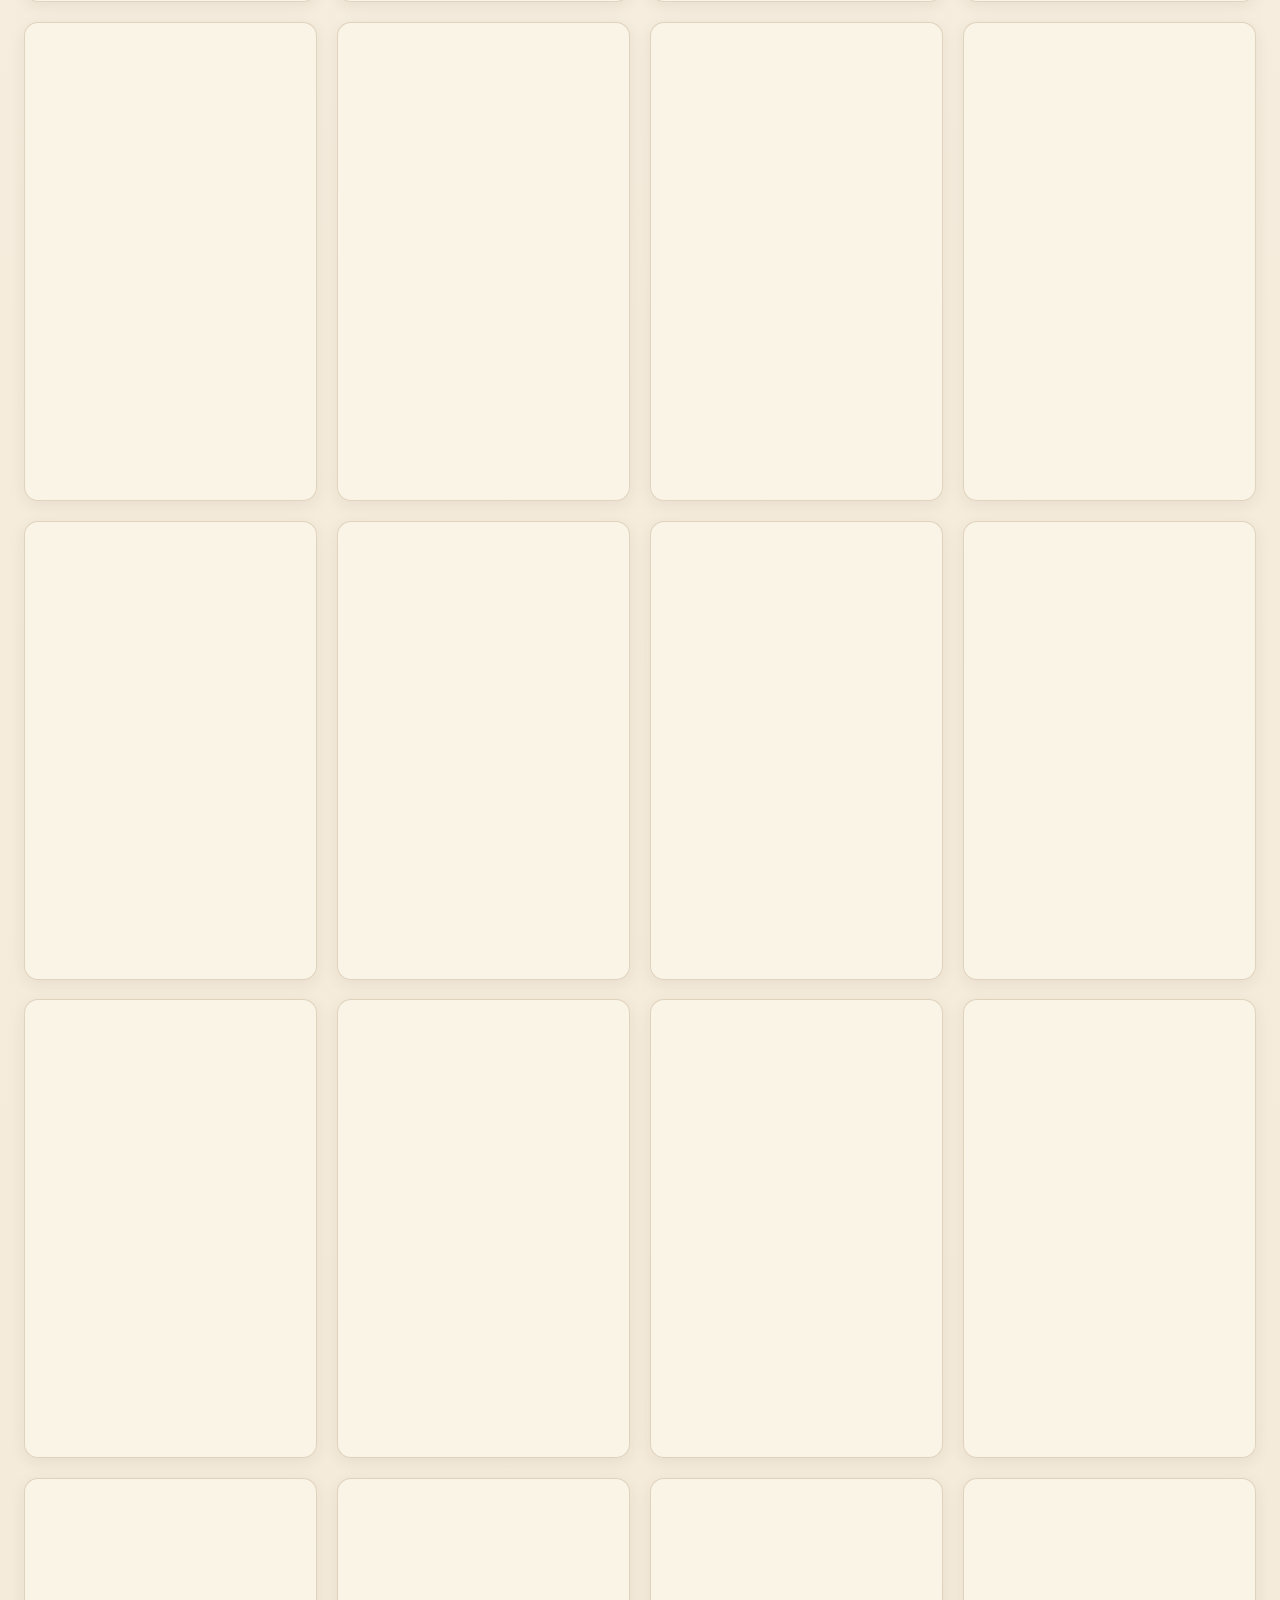
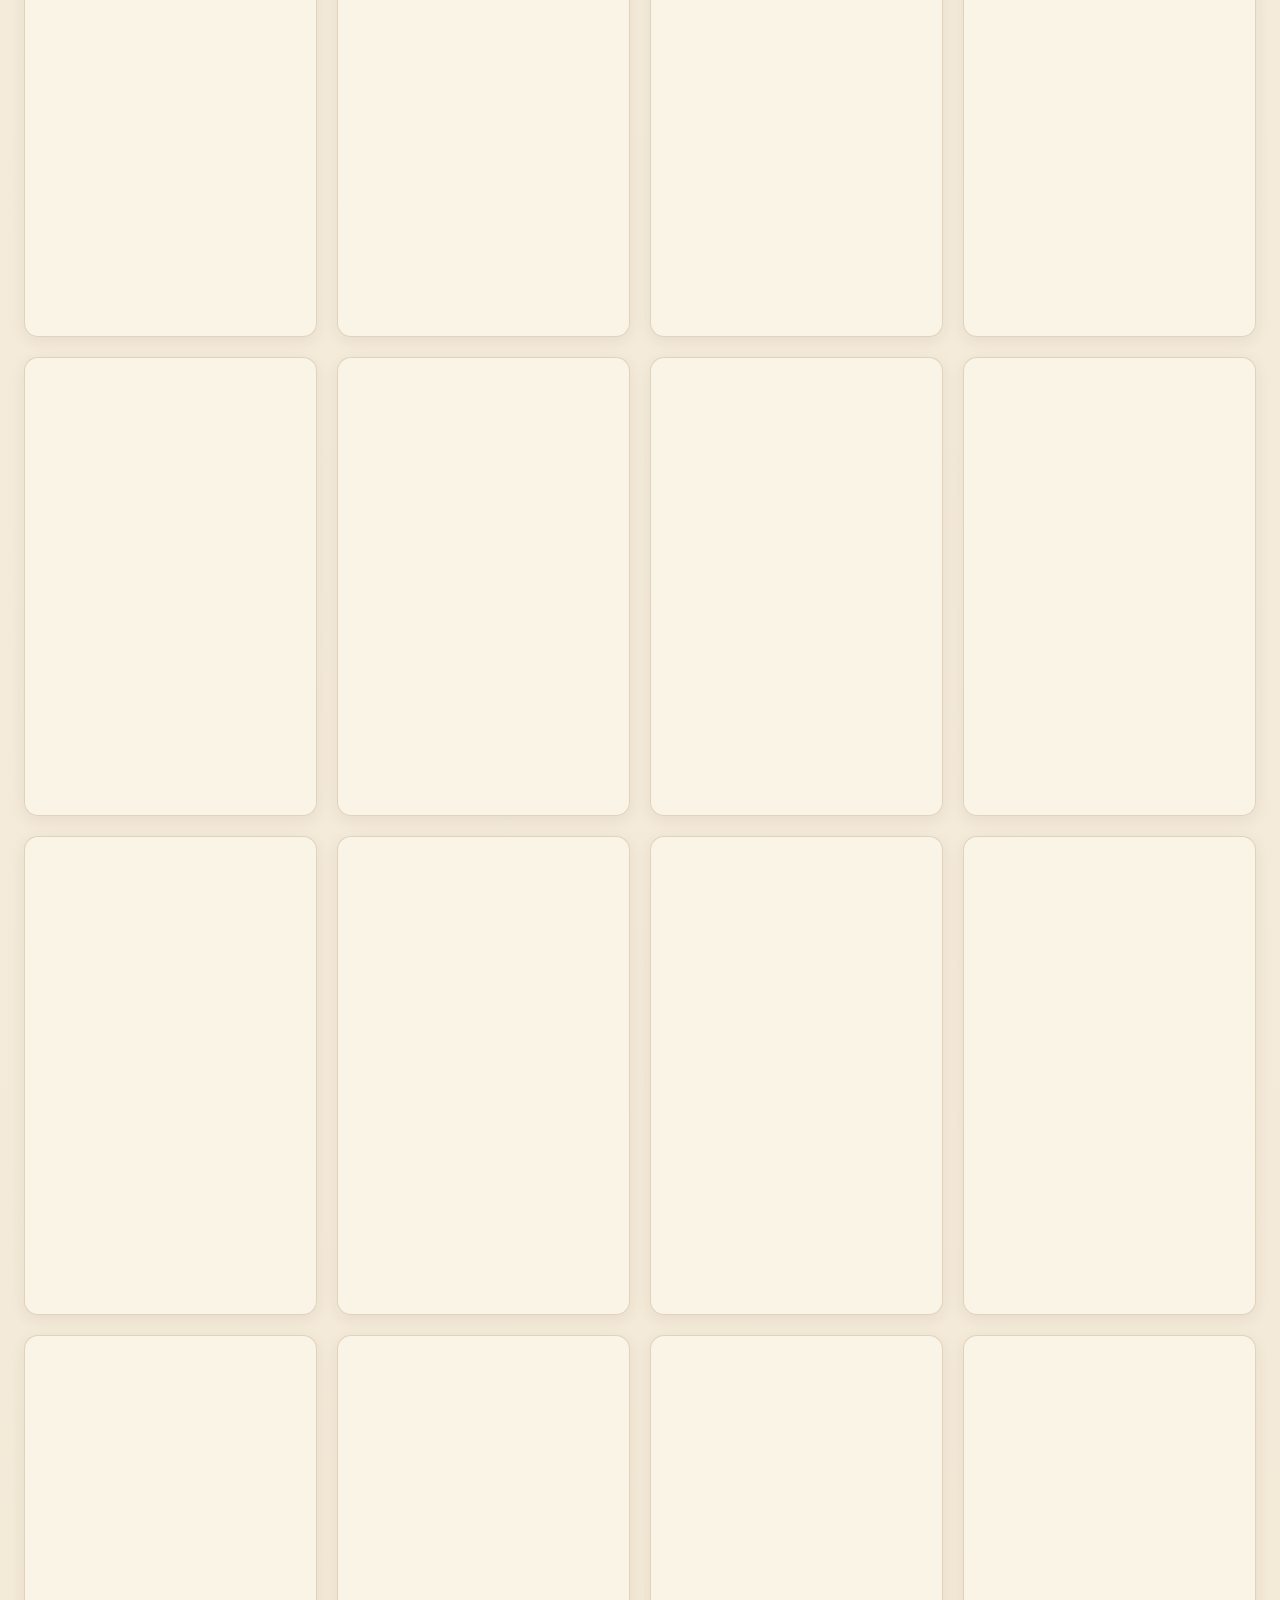
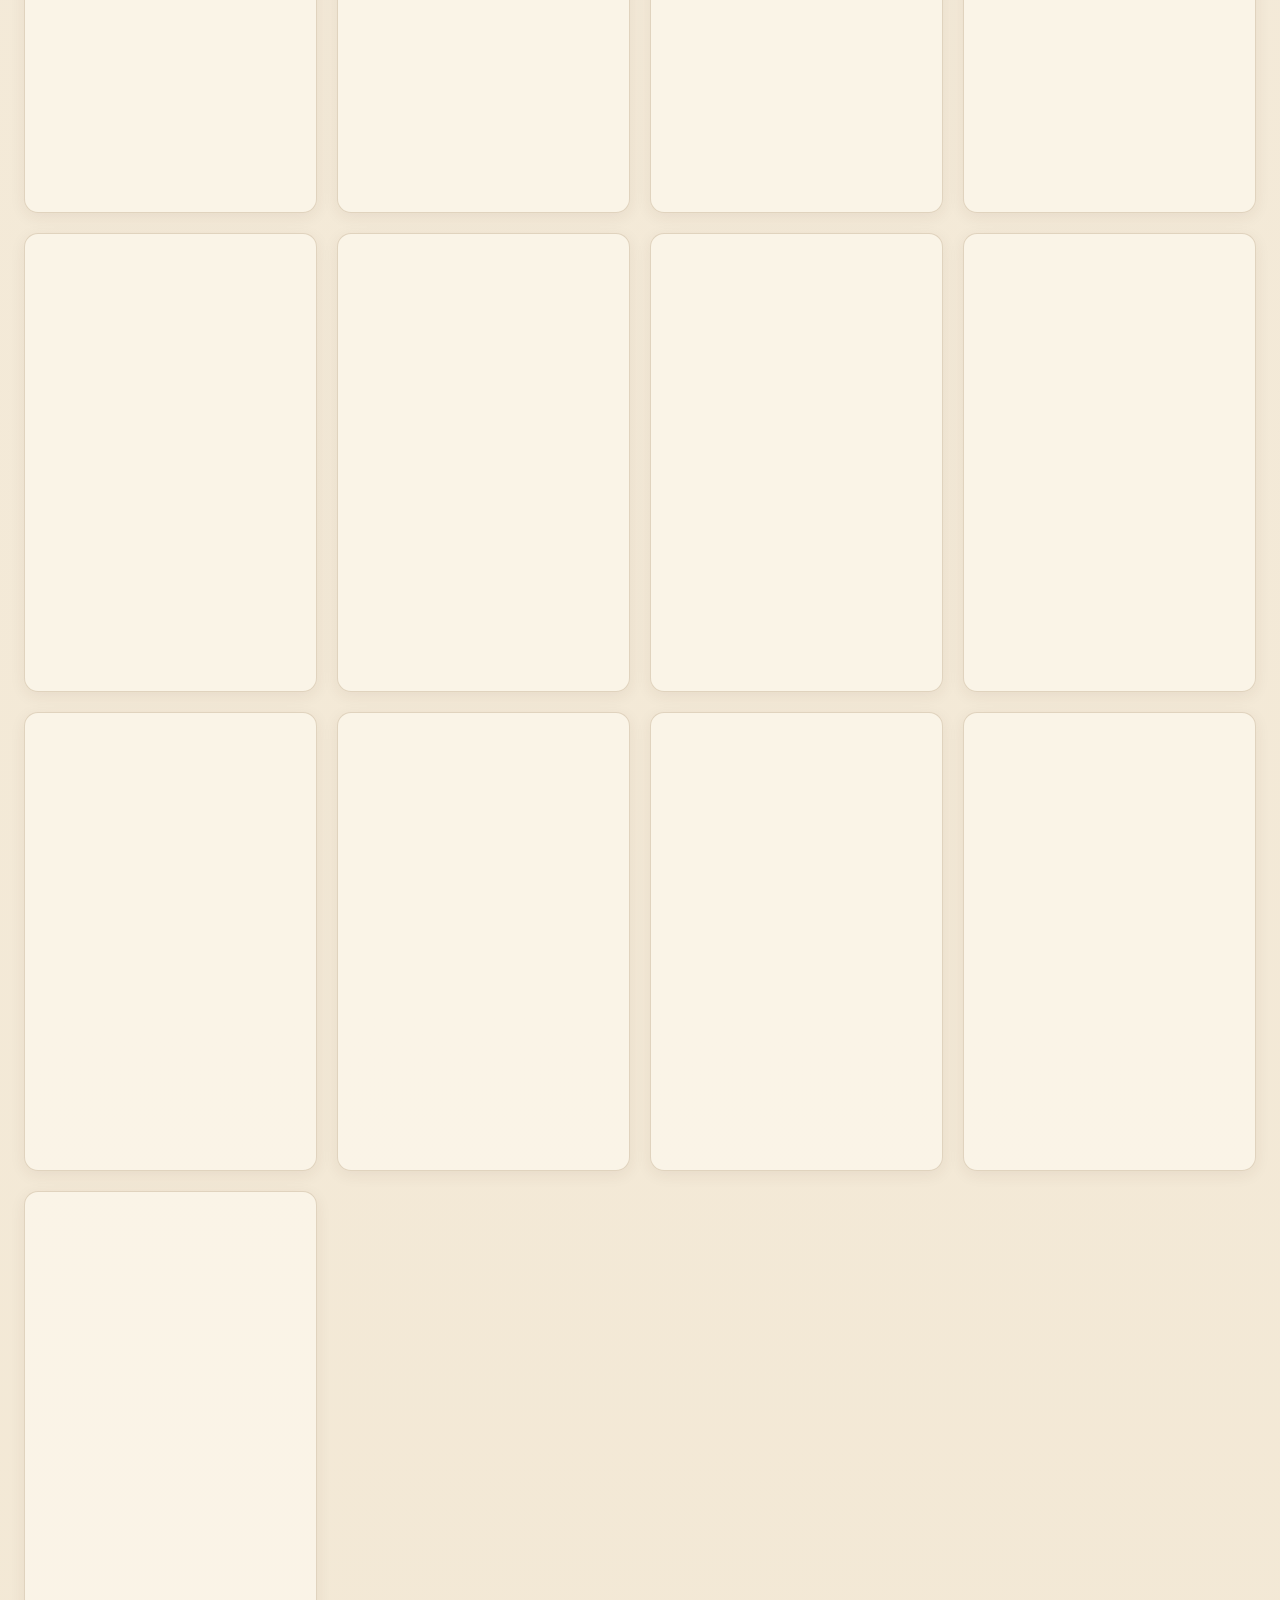
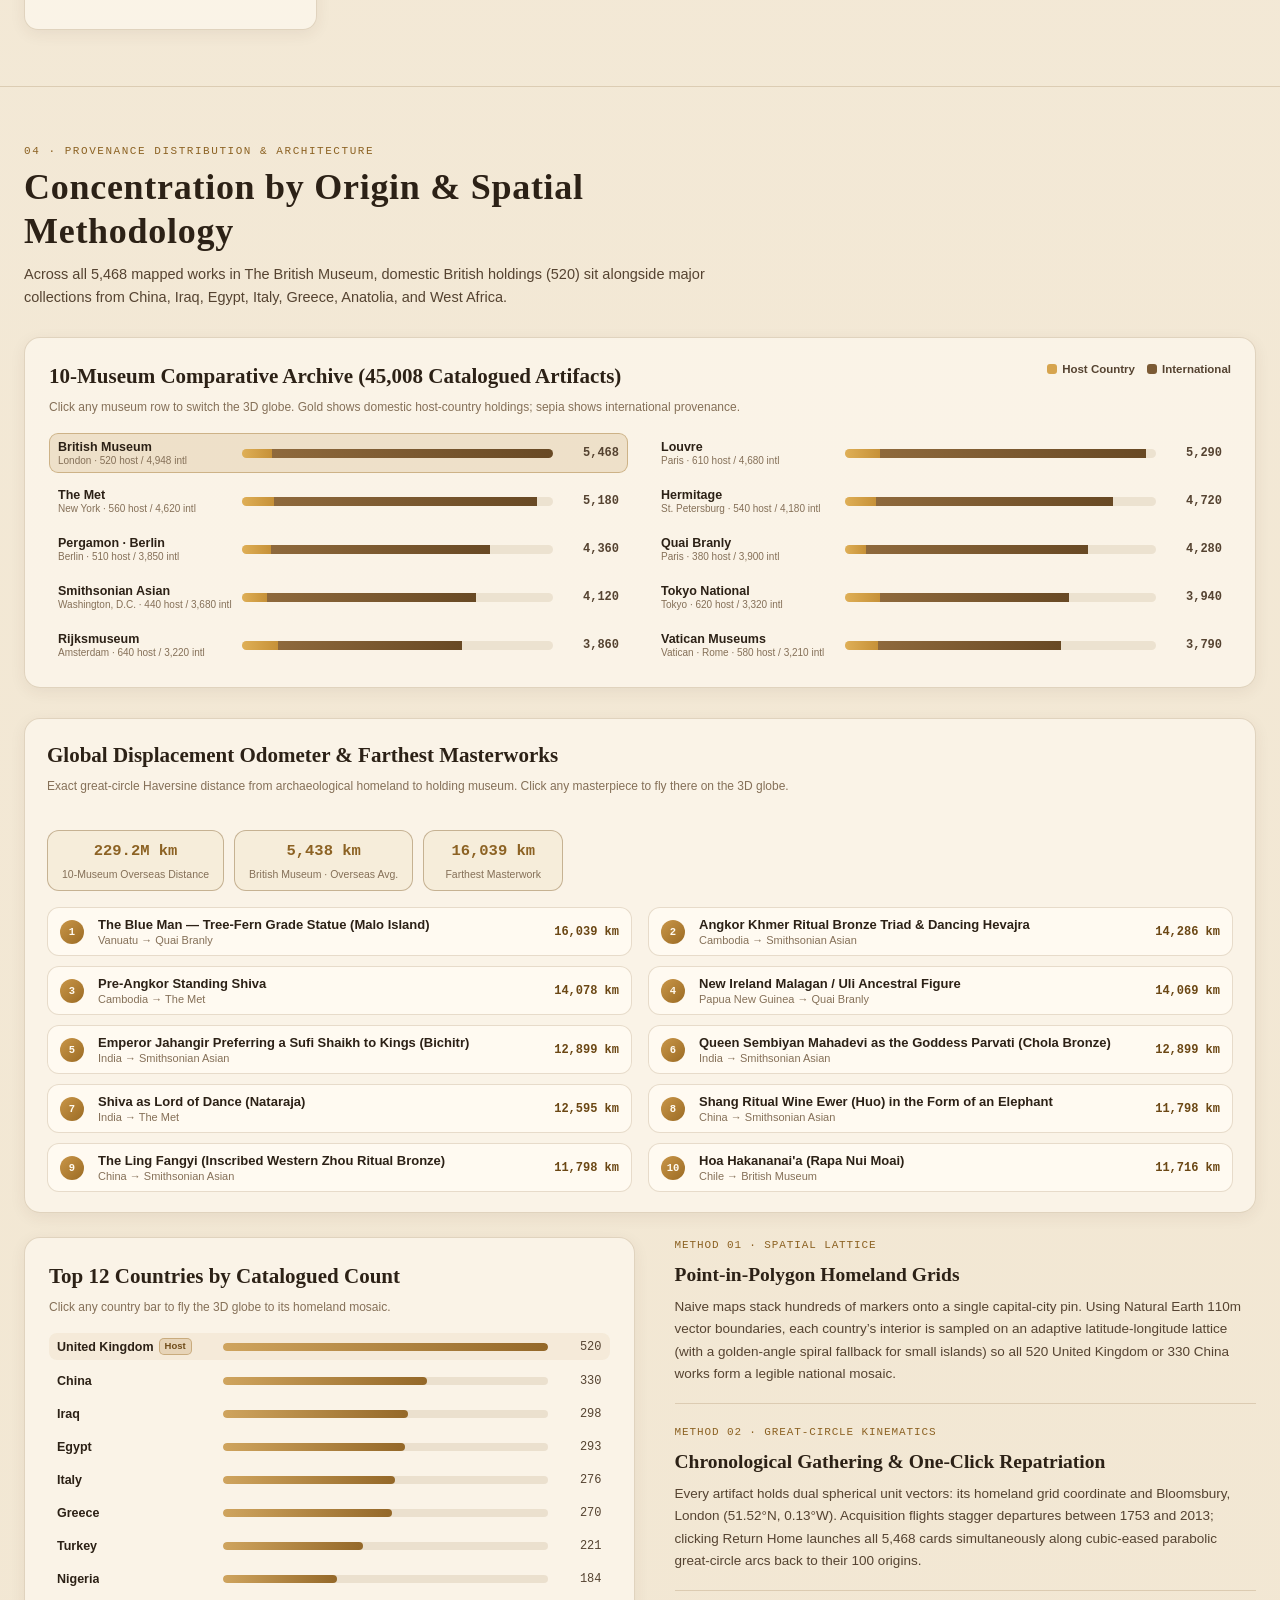
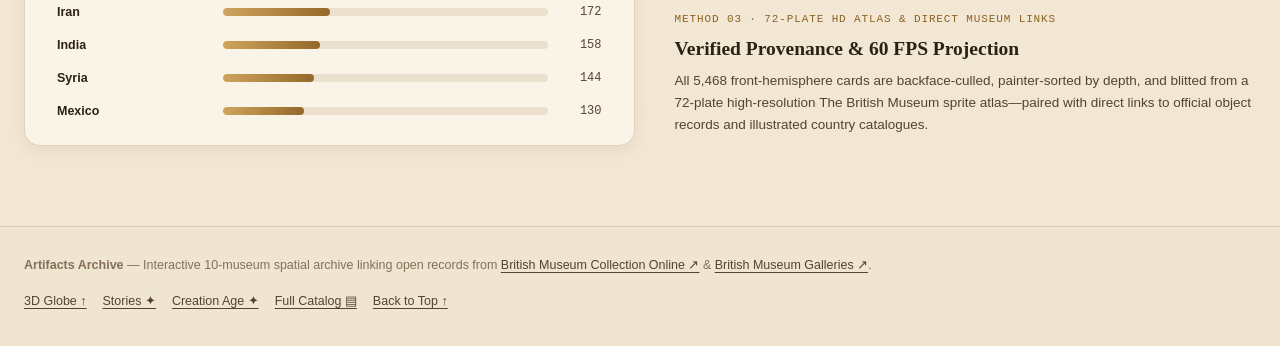
==== commit d203f182: "Add Curator Studio (Cmd+K, 3D Challenge, Compare, My Exhibition/Postcard), Audio Guide & Displacemen" ====
--- a/public/index.html
+++ b/public/index.html
@@ -10,6 +10,7 @@
   <meta property="og:type" content="website" />
   <link rel="icon" type="image/svg+xml" href="./favicon.svg" />
   <link rel="stylesheet" href="./css/styles.css" />
+  <link rel="stylesheet" href="./css/studio.css" />
 </head>
 <body>
   <header id="site-nav">
@@ -379,6 +380,30 @@
         <div id="museums-compare-bars"></div>
       </div>
 
+      <div class="distance-ledger-card" role="region" aria-label="Global displacement distance and farthest masterworks">
+        <div class="distance-ledger-header">
+          <div>
+            <h3 data-i18n="distLedgerTitle">Global Displacement Odometer &amp; Farthest Masterworks</h3>
+            <p class="panel-subnote" data-i18n="distLedgerSub">Exact great-circle Haversine distance from archaeological homeland to holding museum. Click any masterpiece to fly there on the 3D globe.</p>
+          </div>
+          <div class="distance-kpi-row">
+            <div class="distance-kpi">
+              <span id="dist-kpi-global" class="distance-kpi-num">—</span>
+              <span class="distance-kpi-lbl" data-i18n="distKpiGlobalLbl">10-Museum Overseas Distance</span>
+            </div>
+            <div class="distance-kpi">
+              <span id="dist-kpi-active" class="distance-kpi-num">—</span>
+              <span id="dist-kpi-active-lbl" class="distance-kpi-lbl" data-i18n="distKpiActiveLbl">Active Museum Avg.</span>
+            </div>
+            <div class="distance-kpi">
+              <span id="dist-kpi-max" class="distance-kpi-num">13,620 km</span>
+              <span class="distance-kpi-lbl" data-i18n="distKpiMaxLbl">Farthest Masterwork</span>
+            </div>
+          </div>
+        </div>
+        <div id="farthest-masterpieces-list" class="farthest-list"></div>
+      </div>
+
       <div class="method-two-col">
         <div class="top-origins-panel">
           <h3 data-i18n="top12Title">Top 12 Countries by Catalogued Count</h3>
@@ -438,6 +463,7 @@
   </footer>
 
   <script src="./js/assets.js" defer></script>
+  <script src="./js/studio.js" defer></script>
   <script src="./js/app.js" defer></script>
 </body>
 </html>
--- a/public/css/styles.css
+++ b/public/css/styles.css
@@ -2712,6 +2712,159 @@
   font-variant-numeric: tabular-nums;
 }
 
+/* Global Displacement Odometer & Top 10 Farthest From Home */
+.distance-ledger-card {
+  background: var(--bg-paper-strong);
+  border: 1px solid var(--border-sepia);
+  border-radius: 16px;
+  padding: 20px 22px;
+  margin-bottom: 24px;
+  box-shadow: var(--shadow-subtle);
+}
+
+.distance-ledger-header {
+  display: flex;
+  align-items: flex-end;
+  justify-content: space-between;
+  gap: 18px;
+  flex-wrap: wrap;
+  margin-bottom: 16px;
+}
+
+.distance-ledger-header h3 {
+  margin: 0 0 4px;
+  font-family: 'Cormorant Garamond', 'Noto Serif SC', Georgia, serif;
+  font-size: 21px;
+  font-weight: 700;
+  color: var(--ink-strong);
+}
+
+.distance-kpi-row {
+  display: flex;
+  align-items: stretch;
+  gap: 10px;
+  flex-wrap: wrap;
+}
+
+.distance-kpi {
+  background: rgba(244, 234, 214, 0.72);
+  border: 1px solid var(--border-sepia-strong);
+  border-radius: 12px;
+  padding: 8px 14px;
+  min-width: 140px;
+  text-align: center;
+}
+
+.distance-kpi-num {
+  display: block;
+  font-family: 'Google Sans Code', monospace;
+  font-size: 15.5px;
+  font-weight: 700;
+  color: var(--accent-brass-deep);
+}
+
+.distance-kpi-lbl {
+  display: block;
+  margin-top: 2px;
+  font-size: 10.5px;
+  color: var(--ink-muted);
+}
+
+.farthest-list {
+  display: grid;
+  grid-template-columns: repeat(2, minmax(0, 1fr));
+  gap: 10px 16px;
+}
+
+.farthest-row-btn {
+  display: grid;
+  grid-template-columns: 28px 1fr auto;
+  align-items: center;
+  gap: 10px;
+  padding: 9px 12px;
+  border-radius: 12px;
+  border: 1px solid rgba(176, 150, 113, 0.30);
+  background: rgba(255, 251, 243, 0.86);
+  text-align: left;
+  font-family: inherit;
+  cursor: pointer;
+  transition: transform 0.14s ease, border-color 0.14s ease, background-color 0.14s ease;
+}
+
+.farthest-row-btn:hover {
+  transform: translateY(-1px);
+  border-color: var(--accent-brass);
+  background: #fffcf4;
+}
+
+.farthest-rank {
+  width: 24px;
+  height: 24px;
+  border-radius: 50%;
+  background: linear-gradient(135deg, #c99648, #9b6b24);
+  color: #fffaf0;
+  font-family: 'Google Sans Code', monospace;
+  font-size: 10.5px;
+  font-weight: 700;
+  display: inline-flex;
+  align-items: center;
+  justify-content: center;
+}
+
+.farthest-main {
+  min-width: 0;
+}
+
+.farthest-title {
+  display: block;
+  font-size: 13px;
+  font-weight: 700;
+  color: var(--ink-strong);
+  white-space: nowrap;
+  overflow: hidden;
+  text-overflow: ellipsis;
+}
+
+.farthest-route {
+  display: block;
+  margin-top: 2px;
+  font-size: 11px;
+  color: var(--ink-muted);
+  white-space: nowrap;
+  overflow: hidden;
+  text-overflow: ellipsis;
+}
+
+.farthest-bar-wrap {
+  width: 100%;
+  height: 4px;
+  border-radius: 99px;
+  background: rgba(176, 150, 113, 0.22);
+  margin-top: 5px;
+  overflow: hidden;
+}
+
+.farthest-bar-fill {
+  display: block;
+  height: 100%;
+  border-radius: 99px;
+  background: linear-gradient(90deg, #d7ae68, #9b6b24);
+}
+
+.farthest-km {
+  font-family: 'Google Sans Code', monospace;
+  font-size: 12px;
+  font-weight: 700;
+  color: #6b4714;
+  white-space: nowrap;
+}
+
+@media (max-width: 920px) {
+  .farthest-list {
+    grid-template-columns: 1fr;
+  }
+}
+
 .method-notes {
   display: flex;
   flex-direction: column;
--- a/public/css/studio.css
+++ b/public/css/studio.css
@@ -0,0 +1,818 @@
+/* ==========================================================================
+   Artifacts Archive — Unified Curator Studio & Global Command Palette
+   Features: ⌘K Global Search · 3D Origin Challenge · Side-by-Side Compare
+             My Exhibition Bookmarks & Shareable Links · Archival Postcard PNG
+   Zero inline styles; strict CSP compatible; warm sunlit-vellum palette
+   ========================================================================== */
+
+/* Compact Navbar Utility Buttons (Injected cleanly into #site-nav .nav-right) */
+.st-nav-tools {
+  display: inline-flex;
+  align-items: center;
+  gap: 5px;
+  flex-shrink: 0;
+}
+
+.st-nav-tool-btn {
+  display: inline-flex;
+  align-items: center;
+  gap: 5px;
+  padding: 4px 9px;
+  border-radius: 999px;
+  border: 1px solid var(--border-sepia-strong);
+  background: rgba(248, 240, 224, 0.90);
+  color: var(--ink-strong);
+  font-family: inherit;
+  font-size: 11px;
+  font-weight: 700;
+  white-space: nowrap;
+  cursor: pointer;
+  transition: background-color 0.15s ease, border-color 0.15s ease, transform 0.14s ease;
+}
+
+.st-nav-tool-btn:hover {
+  background: #f0dfbe;
+  border-color: var(--accent-brass);
+  transform: translateY(-1px);
+}
+
+.st-nav-tool-btn.is-gold {
+  background: linear-gradient(135deg, rgba(244, 230, 200, 0.96), rgba(229, 205, 160, 0.90));
+  border-color: rgba(162, 118, 46, 0.52);
+  color: #5a3a10;
+}
+
+.st-nav-tool-btn.is-gold:hover {
+  background: linear-gradient(135deg, #8c6223, #6d4a14);
+  color: #fffaf0;
+  border-color: #6d4a14;
+}
+
+.st-kbd-chip {
+  font-family: 'Google Sans Code', monospace;
+  font-size: 9.8px;
+  padding: 1px 5px;
+  border-radius: 5px;
+  background: rgba(92, 66, 30, 0.12);
+  color: var(--ink-body);
+}
+
+.st-count-pill {
+  font-family: 'Google Sans Code', monospace;
+  font-size: 10px;
+  padding: 0 5px;
+  border-radius: 999px;
+  background: #8c6223;
+  color: #fffaf0;
+  min-width: 17px;
+  text-align: center;
+}
+
+/* Shared Overlay Backdrop */
+.studio-backdrop {
+  position: fixed;
+  inset: 0;
+  z-index: 220;
+  background: rgba(24, 17, 10, 0.68);
+  backdrop-filter: blur(8px);
+  -webkit-backdrop-filter: blur(8px);
+  display: none;
+  align-items: center;
+  justify-content: center;
+  padding: 18px;
+}
+
+.studio-backdrop.open {
+  display: flex;
+}
+
+/* ==========================================================================
+   1. Global ⌘K Command Palette
+   ========================================================================== */
+.cmdk-dialog {
+  width: min(680px, 100%);
+  max-height: min(78vh, 640px);
+  background: #fbf7ee;
+  border: 1.5px solid var(--border-sepia-strong);
+  border-radius: 18px;
+  box-shadow: 0 28px 64px rgba(24, 16, 8, 0.36);
+  display: flex;
+  flex-direction: column;
+  overflow: hidden;
+}
+
+.cmdk-input-row {
+  display: flex;
+  align-items: center;
+  gap: 10px;
+  padding: 14px 16px;
+  border-bottom: 1px solid var(--border-sepia);
+  background: #fffcf5;
+}
+
+.cmdk-search-icon {
+  font-size: 16px;
+  color: var(--accent-brass-deep);
+  flex-shrink: 0;
+}
+
+#cmdk-input {
+  flex: 1;
+  min-width: 0;
+  border: none;
+  background: transparent;
+  font-family: inherit;
+  font-size: 15px;
+  color: var(--ink-strong);
+  outline: none;
+}
+
+.cmdk-esc-btn {
+  border: 1px solid var(--border-sepia-strong);
+  background: rgba(235, 223, 202, 0.72);
+  color: var(--ink-body);
+  border-radius: 7px;
+  padding: 3px 8px;
+  font-family: 'Google Sans Code', monospace;
+  font-size: 10.5px;
+  cursor: pointer;
+}
+
+.cmdk-results {
+  flex: 1;
+  overflow-y: auto;
+  padding: 8px 10px 12px;
+}
+
+.cmdk-group-lbl {
+  font-family: 'Google Sans Code', monospace;
+  font-size: 10px;
+  font-weight: 700;
+  letter-spacing: 0.09em;
+  text-transform: uppercase;
+  color: #654412;
+  padding: 10px 8px 4px;
+}
+
+.cmdk-item {
+  width: 100%;
+  display: flex;
+  align-items: center;
+  gap: 11px;
+  padding: 8px 10px;
+  border-radius: 10px;
+  border: 1px solid transparent;
+  background: transparent;
+  color: var(--ink-strong);
+  font-family: inherit;
+  text-align: left;
+  cursor: pointer;
+  transition: background-color 0.12s ease, border-color 0.12s ease;
+}
+
+.cmdk-item:hover,
+.cmdk-item.active {
+  background: rgba(232, 214, 178, 0.56);
+  border-color: rgba(176, 134, 68, 0.42);
+}
+
+.cmdk-thumb {
+  width: 34px;
+  height: 34px;
+  border-radius: 7px;
+  background: #231d17;
+  border: 1px solid rgba(150, 122, 82, 0.4);
+  flex-shrink: 0;
+  display: inline-flex;
+  align-items: center;
+  justify-content: center;
+  font-size: 15px;
+  overflow: hidden;
+}
+
+.cmdk-thumb canvas {
+  width: 34px;
+  height: 34px;
+  display: block;
+}
+
+.cmdk-item-text {
+  flex: 1;
+  min-width: 0;
+}
+
+.cmdk-item-title {
+  display: block;
+  font-size: 13.5px;
+  font-weight: 700;
+  color: var(--ink-strong);
+  white-space: nowrap;
+  overflow: hidden;
+  text-overflow: ellipsis;
+}
+
+.cmdk-item-sub {
+  display: block;
+  font-size: 11.2px;
+  color: #5c4934;
+  white-space: nowrap;
+  overflow: hidden;
+  text-overflow: ellipsis;
+}
+
+.cmdk-item-badge {
+  font-family: 'Google Sans Code', monospace;
+  font-size: 10px;
+  font-weight: 600;
+  color: #5e3d0f;
+  background: rgba(235, 223, 202, 0.85);
+  padding: 2px 7px;
+  border-radius: 999px;
+  white-space: nowrap;
+}
+
+.cmdk-footer {
+  display: flex;
+  align-items: center;
+  justify-content: space-between;
+  gap: 10px;
+  padding: 8px 16px;
+  border-top: 1px solid var(--border-sepia);
+  background: rgba(242, 232, 212, 0.72);
+  font-size: 11px;
+  color: #5c4934;
+  flex-wrap: wrap;
+}
+
+.cmdk-empty {
+  padding: 28px 14px;
+  text-align: center;
+  color: var(--ink-muted);
+  font-size: 13px;
+}
+
+/* ==========================================================================
+   2. Archival Studio Dialog (Challenge · Compare · My Exhibition & Postcard)
+   ========================================================================== */
+.studio-dialog {
+  width: min(1160px, 100%);
+  height: min(88vh, 820px);
+  background: #fbf7ee;
+  border: 1.5px solid var(--border-sepia-strong);
+  border-radius: 20px;
+  box-shadow: 0 30px 72px rgba(20, 14, 8, 0.42);
+  display: flex;
+  flex-direction: column;
+  overflow: hidden;
+}
+
+.studio-header {
+  display: flex;
+  align-items: center;
+  justify-content: space-between;
+  gap: 12px;
+  padding: 12px 18px;
+  background: linear-gradient(180deg, #fffcf5, #f5ecdc);
+  border-bottom: 1px solid var(--border-sepia);
+  flex-wrap: wrap;
+}
+
+.studio-brand {
+  display: inline-flex;
+  align-items: center;
+  gap: 8px;
+}
+
+.studio-brand-title {
+  margin: 0;
+  font-family: 'Cormorant Garamond', 'Noto Serif SC', Georgia, serif;
+  font-size: 20px;
+  font-weight: 700;
+  color: var(--ink-strong);
+}
+
+.studio-tabs {
+  display: inline-flex;
+  align-items: center;
+  gap: 4px;
+  padding: 3px;
+  border-radius: 999px;
+  background: rgba(232, 219, 196, 0.78);
+  border: 1px solid var(--border-sepia-strong);
+  max-width: 100%;
+  overflow-x: auto;
+}
+
+.studio-tab-btn {
+  border: none;
+  background: transparent;
+  color: var(--ink-body);
+  font-family: inherit;
+  font-size: 12px;
+  font-weight: 700;
+  padding: 5px 13px;
+  border-radius: 999px;
+  cursor: pointer;
+  white-space: nowrap;
+  transition: background-color 0.15s ease, color 0.15s ease;
+}
+
+.studio-tab-btn.active {
+  background: linear-gradient(135deg, #8c6223, #6d4a14);
+  color: #fffaf0;
+  box-shadow: 0 2px 6px rgba(92, 62, 18, 0.24);
+}
+
+.studio-close-btn {
+  width: 32px;
+  height: 32px;
+  border-radius: 50%;
+  border: 1px solid var(--border-sepia-strong);
+  background: rgba(250, 244, 232, 0.94);
+  color: var(--ink-strong);
+  font-size: 20px;
+  line-height: 1;
+  cursor: pointer;
+  flex-shrink: 0;
+}
+
+.studio-body {
+  flex: 1;
+  overflow-y: auto;
+  padding: 18px 20px 22px;
+}
+
+.studio-pane {
+  display: none;
+}
+
+.studio-pane.active {
+  display: block;
+}
+
+/* --- Tab 1: 3D Globe Origin Challenge --- */
+.quiz-grid {
+  display: grid;
+  grid-template-columns: minmax(300px, 380px) 1fr;
+  gap: 20px;
+  align-items: stretch;
+}
+
+.quiz-card {
+  background: #fffcf5;
+  border: 1px solid var(--border-sepia);
+  border-radius: 16px;
+  padding: 16px;
+  display: flex;
+  flex-direction: column;
+  gap: 12px;
+  box-shadow: var(--shadow-subtle);
+}
+
+.quiz-score-strip {
+  display: flex;
+  align-items: center;
+  justify-content: space-between;
+  gap: 8px;
+  font-family: 'Google Sans Code', monospace;
+  font-size: 11.5px;
+  font-weight: 700;
+  color: var(--accent-brass-deep);
+}
+
+.quiz-plate-frame {
+  position: relative;
+  width: 100%;
+  aspect-ratio: 1 / 1;
+  max-height: 290px;
+  border-radius: 12px;
+  overflow: hidden;
+  background: #1f1a15;
+  border: 1px solid rgba(154, 124, 82, 0.42);
+}
+
+#studio-quiz-plate {
+  width: 100%;
+  height: 100%;
+  object-fit: contain;
+  display: block;
+}
+
+.quiz-mystery-badge {
+  position: absolute;
+  bottom: 8px;
+  left: 8px;
+  right: 8px;
+  padding: 5px 10px;
+  border-radius: 8px;
+  background: rgba(28, 20, 12, 0.86);
+  color: #fcefd2;
+  font-size: 11.5px;
+  line-height: 1.35;
+}
+
+.quiz-era-lbl {
+  font-size: 11.5px;
+  font-weight: 700;
+  color: var(--ink-body);
+}
+
+.quiz-era-pills {
+  display: grid;
+  grid-template-columns: repeat(2, minmax(0, 1fr));
+  gap: 6px;
+}
+
+.quiz-era-btn {
+  padding: 6px 8px;
+  border-radius: 9px;
+  border: 1px solid var(--border-sepia-strong);
+  background: rgba(246, 238, 222, 0.85);
+  color: var(--ink-body);
+  font-family: inherit;
+  font-size: 11.2px;
+  font-weight: 600;
+  cursor: pointer;
+  transition: all 0.14s ease;
+}
+
+.quiz-era-btn.active {
+  background: #3b2b1b;
+  border-color: #251a0f;
+  color: #fffaf0;
+}
+
+.quiz-era-btn.correct {
+  background: #2f6f4e;
+  border-color: #1f5338;
+  color: #fffaf0;
+}
+
+.quiz-era-btn.wrong {
+  background: #9f3a2e;
+  border-color: #7c271d;
+  color: #fffaf0;
+}
+
+.quiz-feedback {
+  padding: 10px 12px;
+  border-radius: 10px;
+  background: rgba(238, 227, 206, 0.78);
+  border: 1px solid var(--border-sepia-strong);
+  font-size: 12.2px;
+  line-height: 1.5;
+  color: var(--ink-strong);
+}
+
+.quiz-actions {
+  display: flex;
+  align-items: center;
+  gap: 8px;
+  flex-wrap: wrap;
+}
+
+.quiz-globe-stage {
+  position: relative;
+  min-height: 460px;
+  border-radius: 18px;
+  overflow: hidden;
+  border: 1px solid var(--border-sepia-strong);
+  background: radial-gradient(circle at 52% 48%, #fcf6e8 0%, #f2e6ce 56%, #e6d4b3 100%);
+  box-shadow: var(--shadow-subtle);
+}
+
+#studio-quiz-canvas {
+  width: 100%;
+  height: 100%;
+  display: block;
+  cursor: crosshair;
+  touch-action: none;
+}
+
+.quiz-globe-hint {
+  position: absolute;
+  top: 12px;
+  left: 50%;
+  transform: translateX(-50%);
+  padding: 6px 14px;
+  border-radius: 999px;
+  background: rgba(252, 248, 240, 0.94);
+  border: 1px solid var(--border-sepia);
+  font-size: 11.5px;
+  font-weight: 600;
+  color: var(--ink-strong);
+  pointer-events: none;
+  white-space: nowrap;
+  max-width: calc(100% - 24px);
+  overflow: hidden;
+  text-overflow: ellipsis;
+}
+
+/* --- Tab 2: Side-by-Side Comparison --- */
+.cmp-mode-bar {
+  display: flex;
+  align-items: center;
+  justify-content: space-between;
+  gap: 12px;
+  flex-wrap: wrap;
+  margin-bottom: 14px;
+}
+
+.cmp-presets {
+  display: flex;
+  align-items: center;
+  gap: 6px;
+  flex-wrap: wrap;
+  margin-bottom: 14px;
+}
+
+.cmp-preset-btn {
+  padding: 5px 11px;
+  border-radius: 999px;
+  border: 1px solid var(--border-sepia-strong);
+  background: rgba(248, 240, 224, 0.88);
+  color: #5b3e19;
+  font-family: inherit;
+  font-size: 11.5px;
+  font-weight: 600;
+  cursor: pointer;
+}
+
+.cmp-preset-btn:hover,
+.cmp-preset-btn.active {
+  background: linear-gradient(135deg, #8c6223, #6d4a14);
+  color: #fffaf0;
+  border-color: #6d4a14;
+}
+
+.cmp-split-grid {
+  display: grid;
+  grid-template-columns: repeat(2, minmax(0, 1fr));
+  gap: 16px;
+}
+
+.cmp-col-card {
+  background: #fffcf5;
+  border: 1px solid var(--border-sepia);
+  border-radius: 16px;
+  padding: 14px 16px;
+  display: flex;
+  flex-direction: column;
+  gap: 10px;
+  box-shadow: var(--shadow-subtle);
+}
+
+.cmp-select {
+  width: 100%;
+  padding: 7px 10px;
+  border-radius: 10px;
+  border: 1px solid var(--border-sepia-strong);
+  background: #fbf6ea;
+  color: var(--ink-strong);
+  font-family: inherit;
+  font-size: 12.5px;
+  font-weight: 600;
+}
+
+.cmp-plate-box {
+  width: 100%;
+  aspect-ratio: 4 / 3;
+  border-radius: 12px;
+  overflow: hidden;
+  background: #201a15;
+  border: 1px solid rgba(154, 124, 82, 0.36);
+}
+
+.cmp-plate-box canvas {
+  width: 100%;
+  height: 100%;
+  display: block;
+}
+
+.cmp-title {
+  margin: 0;
+  font-family: 'Cormorant Garamond', 'Noto Serif SC', Georgia, serif;
+  font-size: 19px;
+  font-weight: 700;
+  color: var(--ink-strong);
+}
+
+.cmp-meta-table {
+  width: 100%;
+  border-collapse: collapse;
+  font-size: 12px;
+}
+
+.cmp-meta-table th {
+  text-align: left;
+  color: var(--ink-muted);
+  font-weight: 600;
+  padding: 5px 8px 5px 0;
+  border-bottom: 1px solid rgba(176, 150, 113, 0.22);
+  width: 38%;
+}
+
+.cmp-meta-table td {
+  color: var(--ink-strong);
+  font-weight: 600;
+  padding: 5px 0;
+  border-bottom: 1px solid rgba(176, 150, 113, 0.22);
+}
+
+.cmp-delta-banner {
+  margin-top: 14px;
+  padding: 12px 16px;
+  border-radius: 12px;
+  background: linear-gradient(135deg, rgba(244, 232, 208, 0.92), rgba(235, 218, 184, 0.85));
+  border: 1px solid var(--border-sepia-strong);
+  font-size: 12.8px;
+  font-weight: 600;
+  color: #4a3110;
+  text-align: center;
+}
+
+/* --- Tab 3: My Exhibition & Archival Postcard --- */
+.exh-topbar {
+  display: flex;
+  align-items: center;
+  justify-content: space-between;
+  gap: 12px;
+  flex-wrap: wrap;
+  margin-bottom: 16px;
+  padding: 12px 14px;
+  border-radius: 14px;
+  background: rgba(244, 234, 214, 0.72);
+  border: 1px solid var(--border-sepia);
+}
+
+.exh-add-row {
+  display: flex;
+  align-items: center;
+  gap: 8px;
+  flex-wrap: wrap;
+  flex: 1;
+}
+
+.exh-cards-grid {
+  display: grid;
+  grid-template-columns: repeat(auto-fill, minmax(250px, 1fr));
+  gap: 14px;
+}
+
+.exh-item-card {
+  background: #fffcf5;
+  border: 1px solid var(--border-sepia);
+  border-radius: 14px;
+  overflow: hidden;
+  display: flex;
+  flex-direction: column;
+  box-shadow: var(--shadow-subtle);
+}
+
+.exh-item-canvas {
+  width: 100%;
+  aspect-ratio: 4 / 3;
+  display: block;
+  background: #201a15;
+}
+
+.exh-item-body {
+  padding: 12px 13px;
+  display: flex;
+  flex-direction: column;
+  gap: 6px;
+  flex: 1;
+}
+
+.exh-item-title {
+  margin: 0;
+  font-family: 'Cormorant Garamond', 'Noto Serif SC', Georgia, serif;
+  font-size: 17px;
+  font-weight: 700;
+  color: var(--ink-strong);
+}
+
+.exh-item-meta {
+  font-size: 11.2px;
+  color: var(--ink-muted);
+}
+
+.exh-item-actions {
+  display: flex;
+  align-items: center;
+  gap: 6px;
+  flex-wrap: wrap;
+  margin-top: auto;
+  padding-top: 8px;
+  border-top: 1px solid rgba(176, 150, 113, 0.22);
+}
+
+.studio-mini-btn {
+  padding: 4px 9px;
+  border-radius: 8px;
+  border: 1px solid var(--border-sepia-strong);
+  background: rgba(246, 238, 222, 0.92);
+  color: #543916;
+  font-family: inherit;
+  font-size: 11px;
+  font-weight: 600;
+  cursor: pointer;
+  text-decoration: none;
+  white-space: nowrap;
+}
+
+.studio-mini-btn:hover {
+  background: #e2cda4;
+  color: var(--ink-strong);
+}
+
+.studio-mini-btn.is-gold {
+  background: linear-gradient(135deg, #8c6223, #6d4a14);
+  color: #fffaf0;
+  border-color: #6d4a14;
+}
+
+.studio-toast {
+  position: fixed;
+  bottom: 24px;
+  left: 50%;
+  transform: translateX(-50%) translateY(20px);
+  z-index: 260;
+  padding: 8px 18px;
+  border-radius: 999px;
+  background: #2c2116;
+  color: #fffaf0;
+  font-size: 12.5px;
+  font-weight: 600;
+  box-shadow: 0 10px 26px rgba(20, 14, 8, 0.34);
+  opacity: 0;
+  pointer-events: none;
+  transition: opacity 0.2s ease, transform 0.2s ease;
+}
+
+.studio-toast.show {
+  opacity: 1;
+  transform: translateX(-50%) translateY(0);
+}
+
+/* Inline Contextual Action Buttons Injected into Artifact Modals */
+.studio-ctx-strip {
+  display: inline-flex;
+  align-items: center;
+  gap: 6px;
+  flex-wrap: wrap;
+}
+
+#site-nav .nav-inner {
+  max-width: 1580px;
+}
+
+@media (max-width: 1640px) {
+  .nav-links a[data-nav-section],
+  .ca-sec-links,
+  .cat-sec-links {
+    display: none;
+  }
+}
+
+@media (max-width: 1180px) {
+  .st-kbd-chip,
+  .nav-cta-btn {
+    display: none;
+  }
+}
+
+@media (max-width: 920px) {
+  #site-nav .nav-right {
+    flex-wrap: wrap;
+    justify-content: flex-end;
+    max-width: 100%;
+    flex-shrink: 1;
+    gap: 5px;
+  }
+}
+
+@media (max-width: 860px) {
+  .quiz-grid,
+  .cmp-split-grid {
+    grid-template-columns: 1fr;
+  }
+  .quiz-globe-stage {
+    min-height: 320px;
+  }
+  .studio-dialog {
+    height: 94vh;
+    border-radius: 14px;
+  }
+}
+
+@media (max-width: 560px) {
+  #site-nav .nav-right {
+    width: 100%;
+    justify-content: flex-start;
+  }
+  .st-nav-tool-btn {
+    padding: 4px 7px;
+    font-size: 10.5px;
+  }
+}
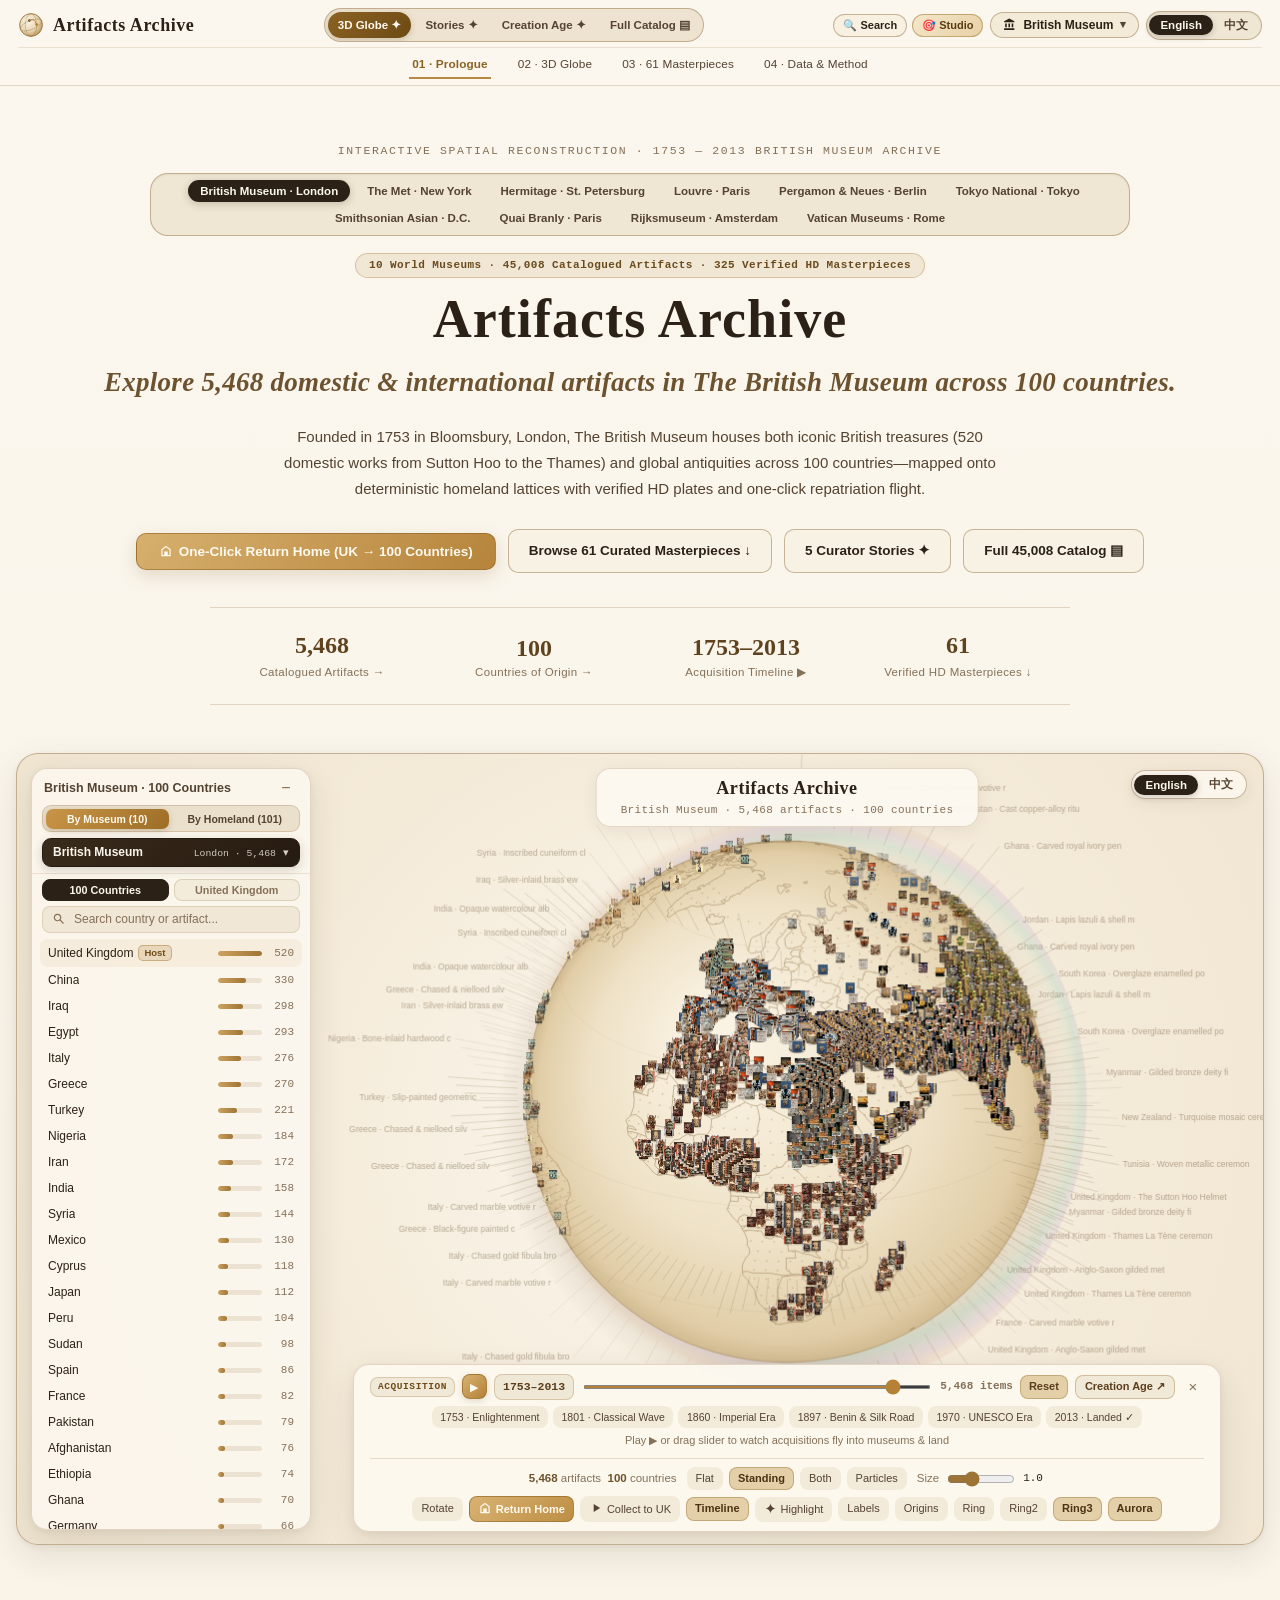
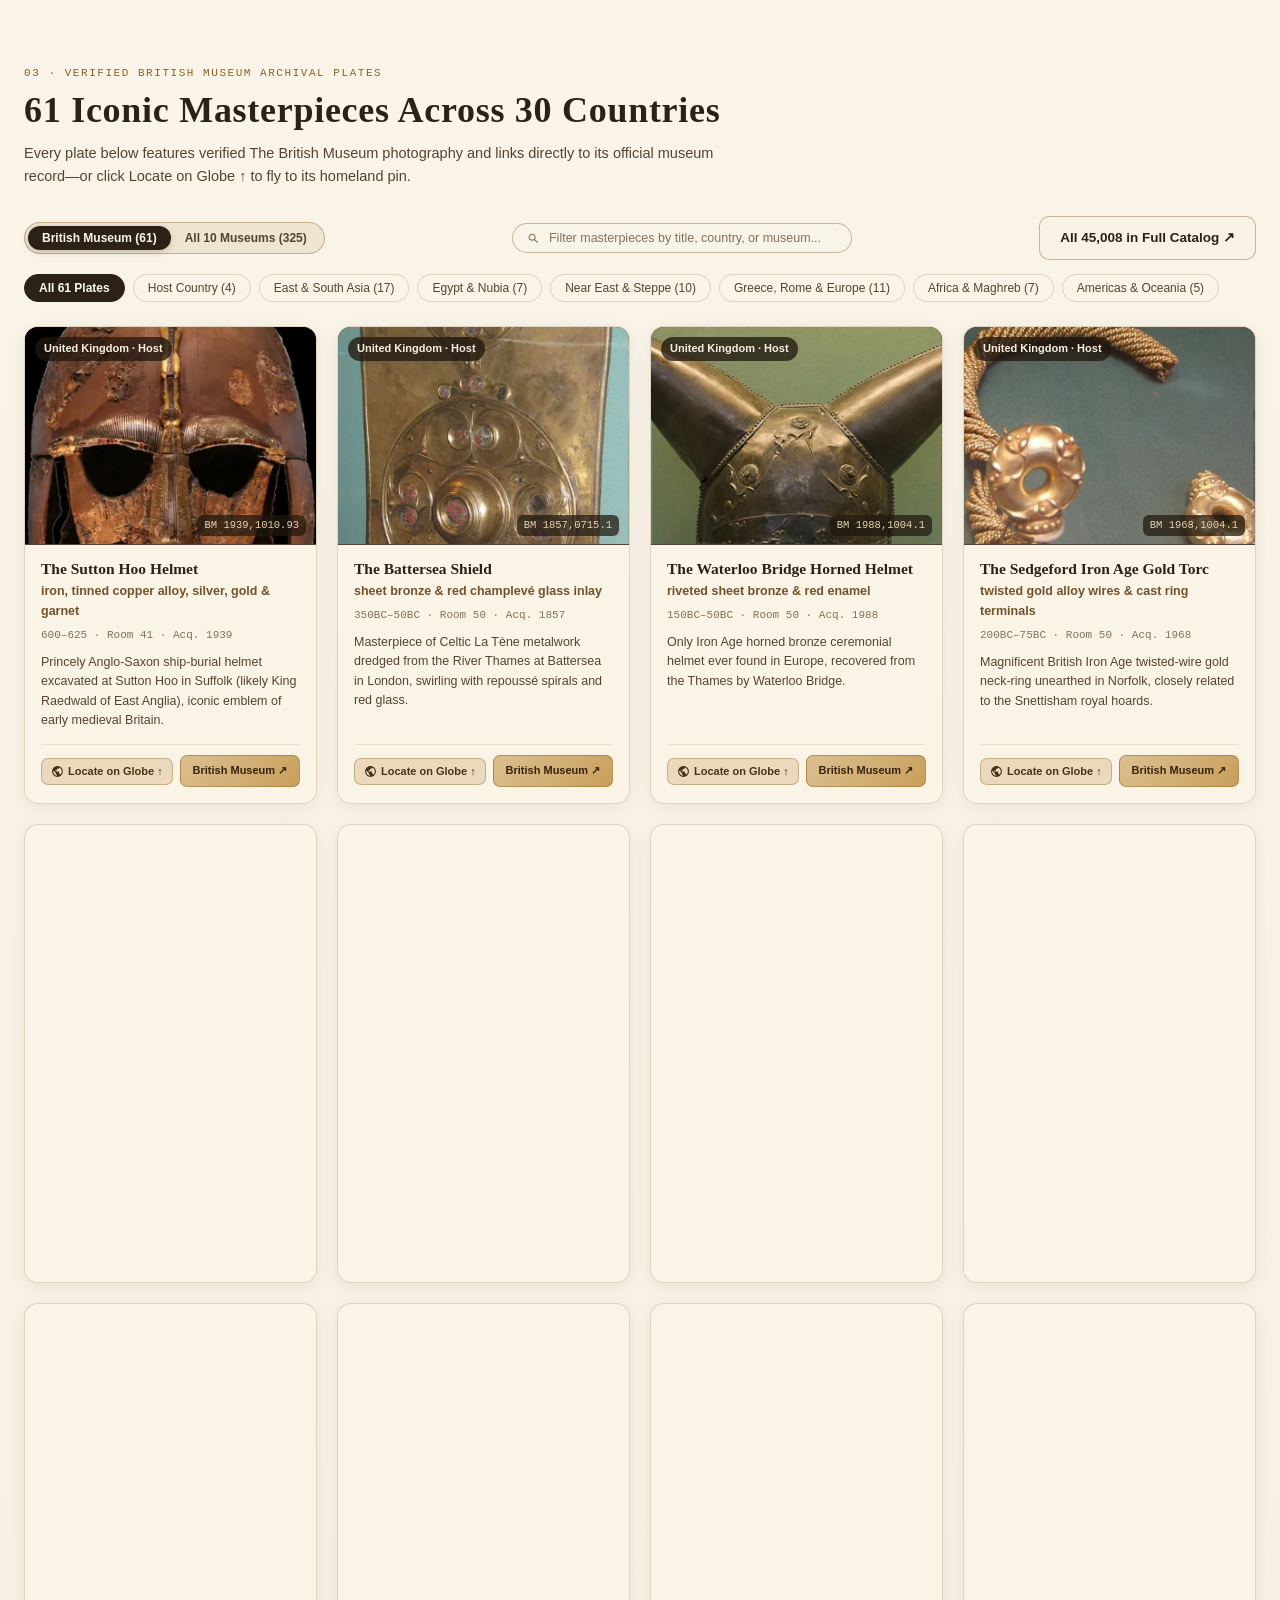
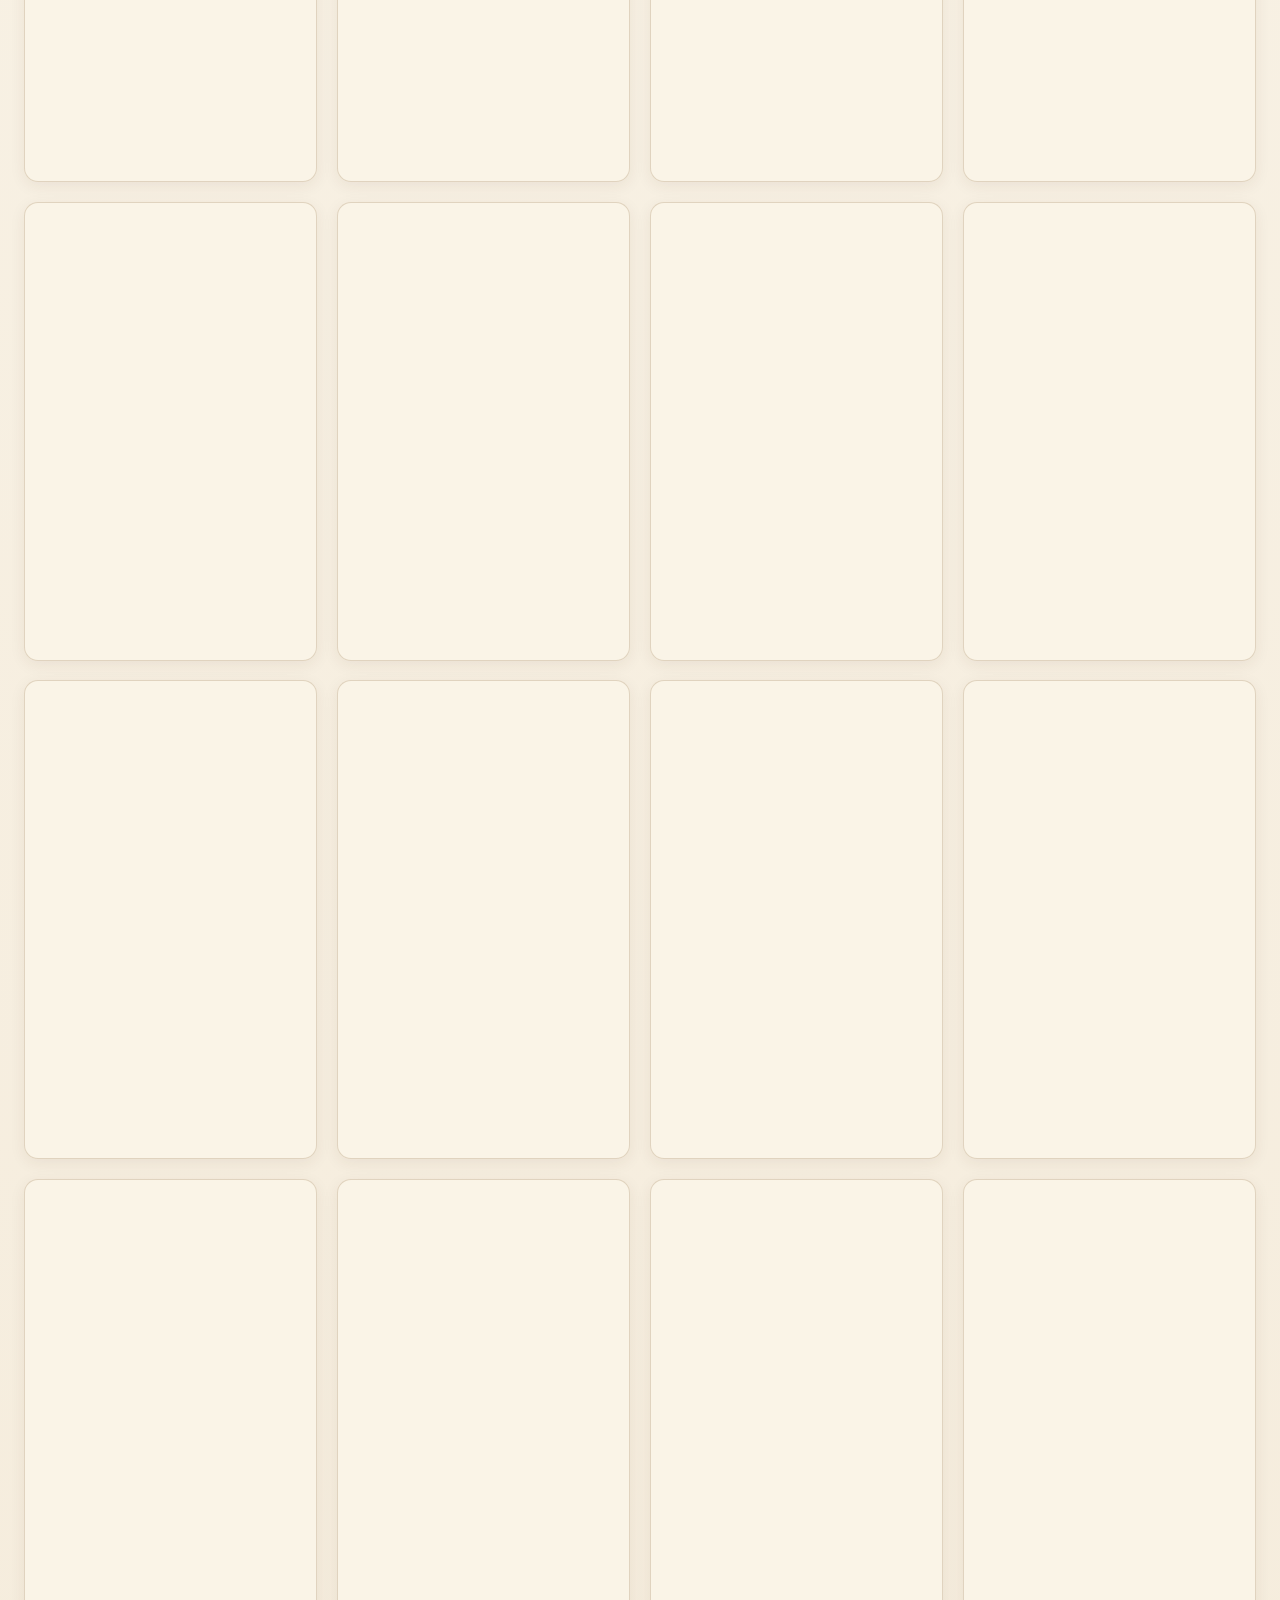
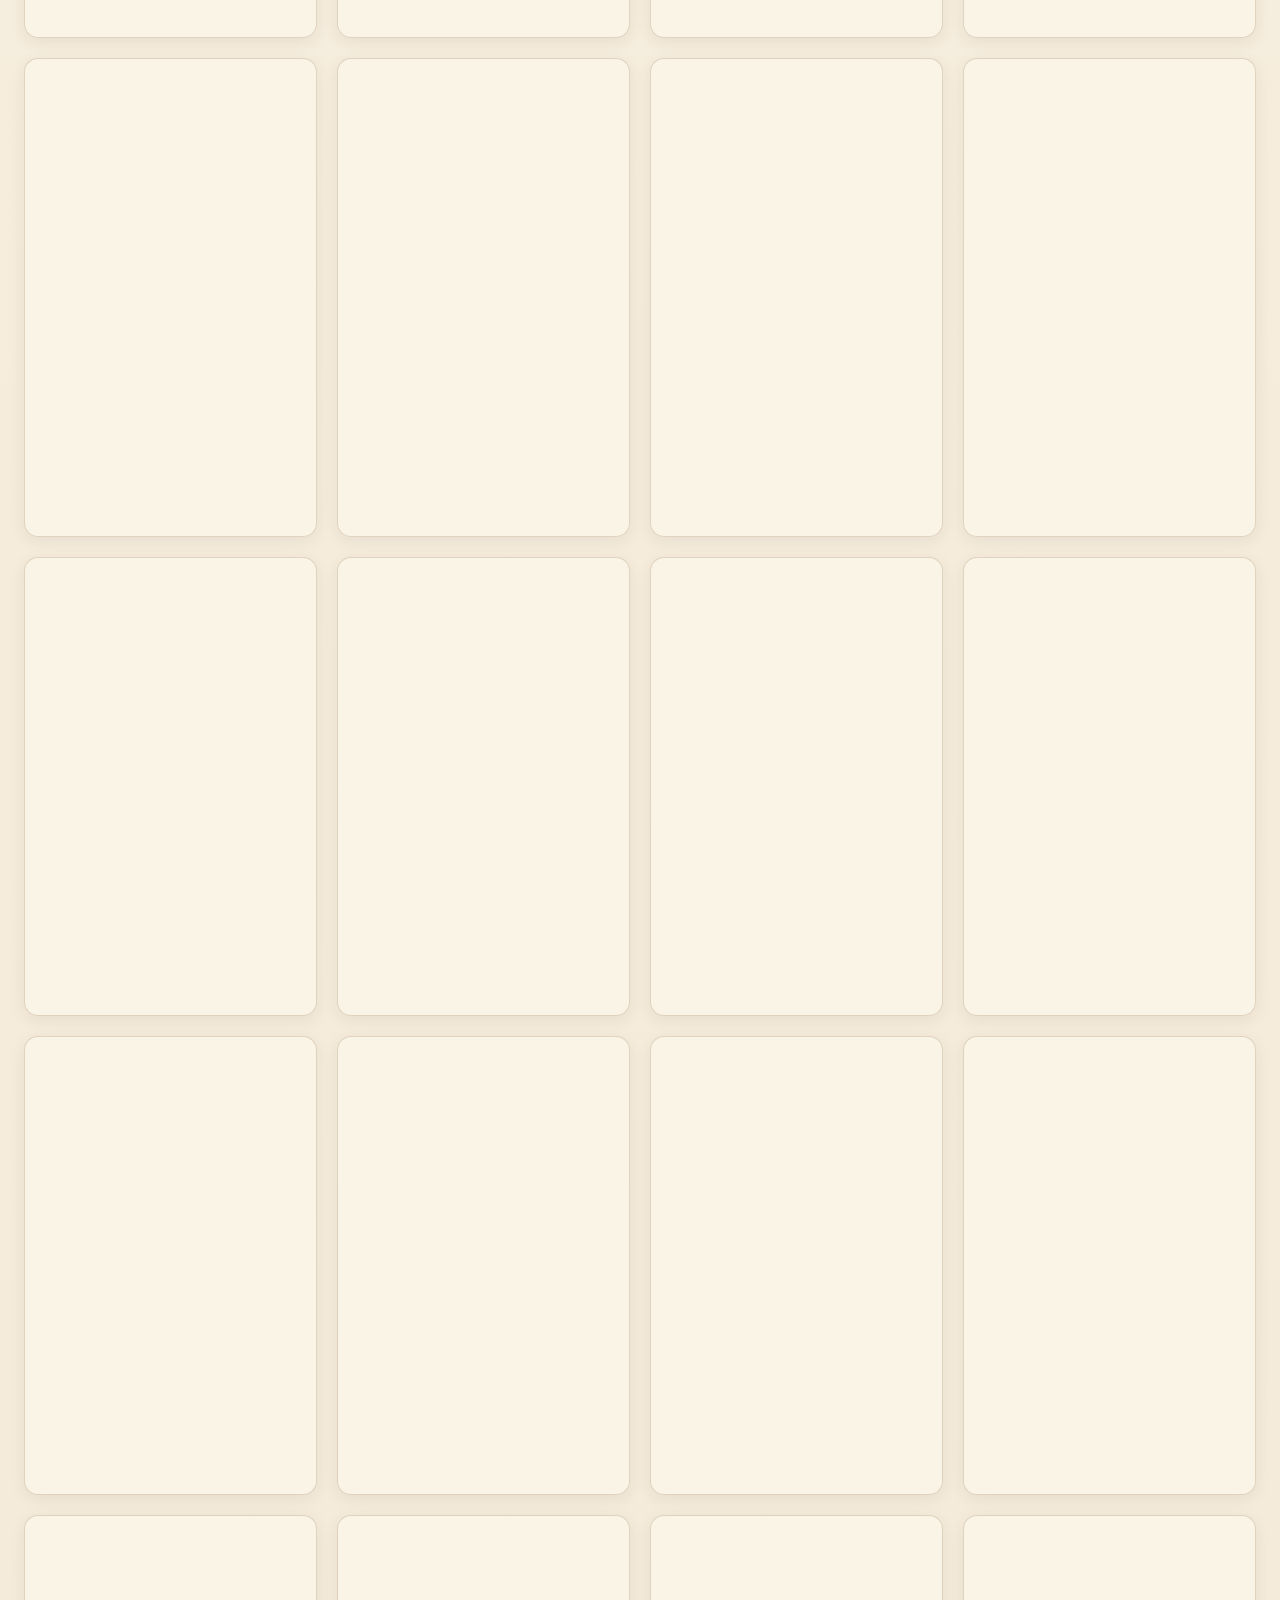
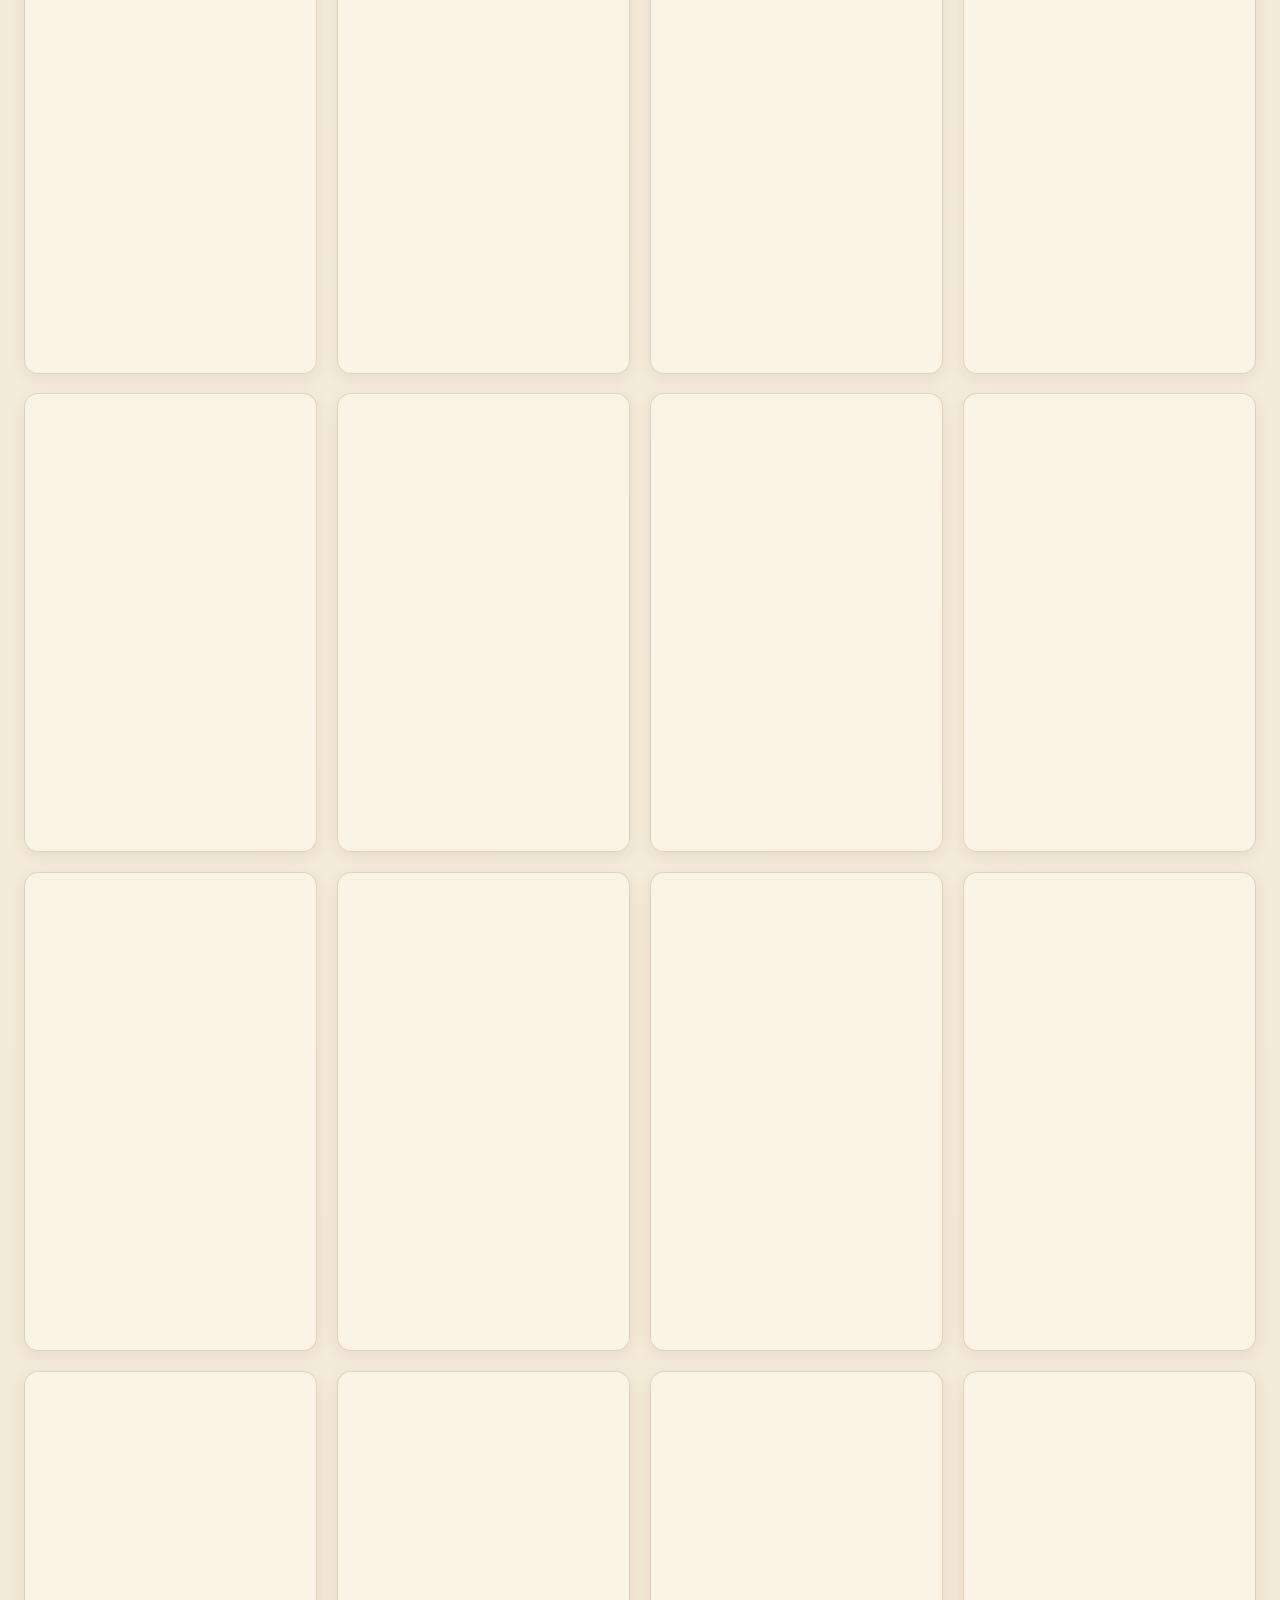
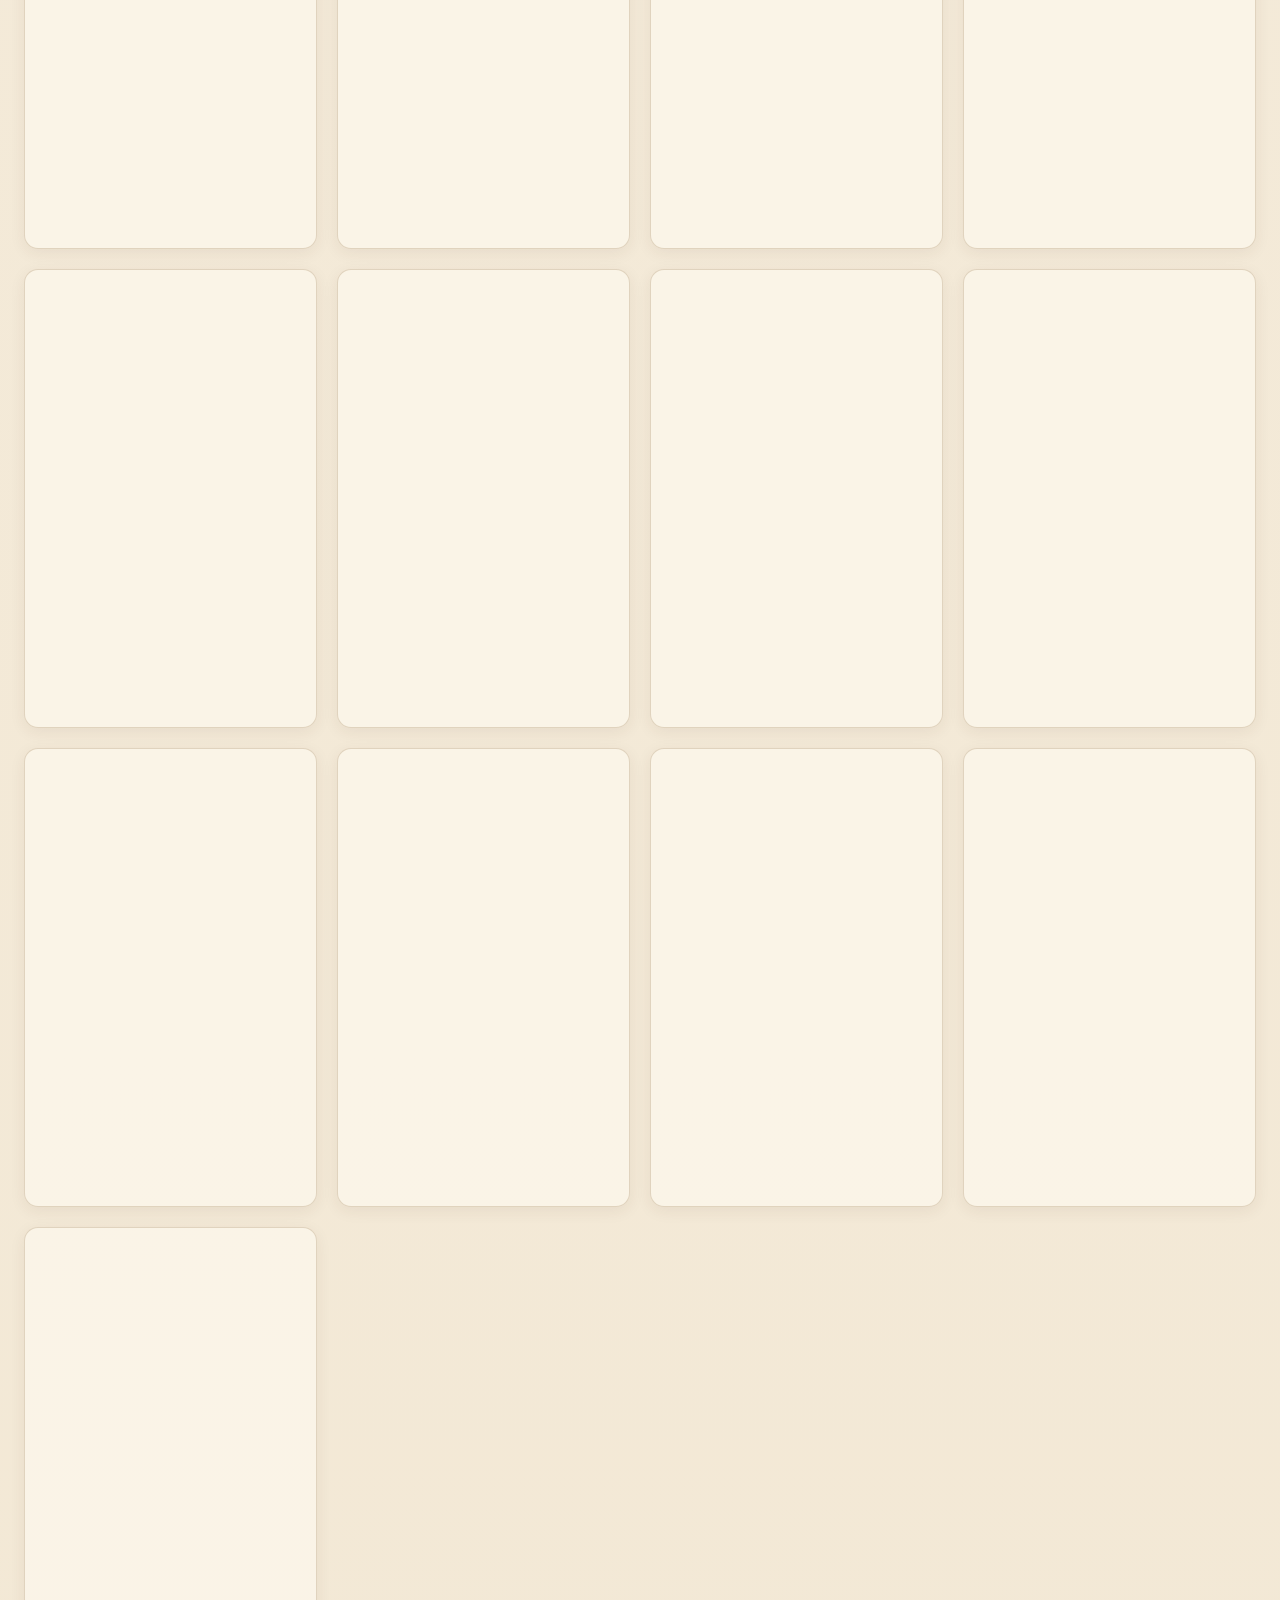
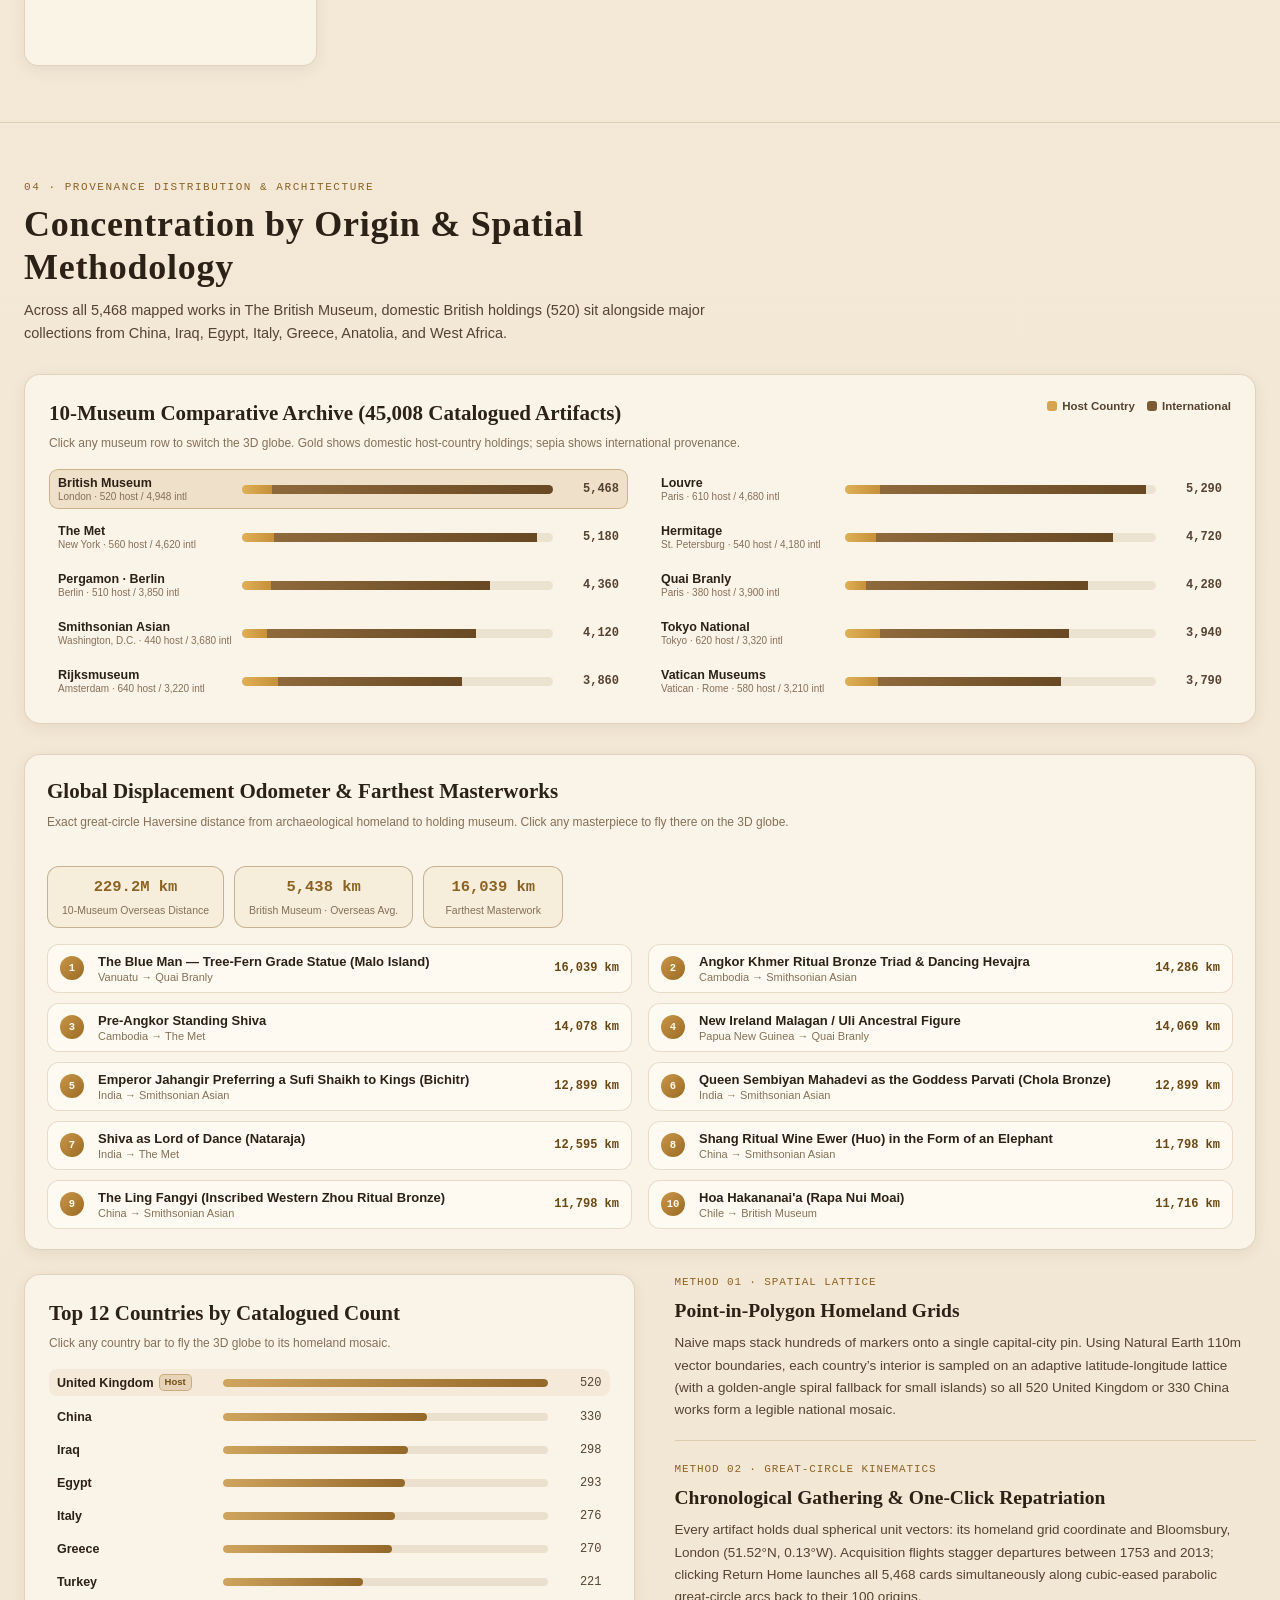
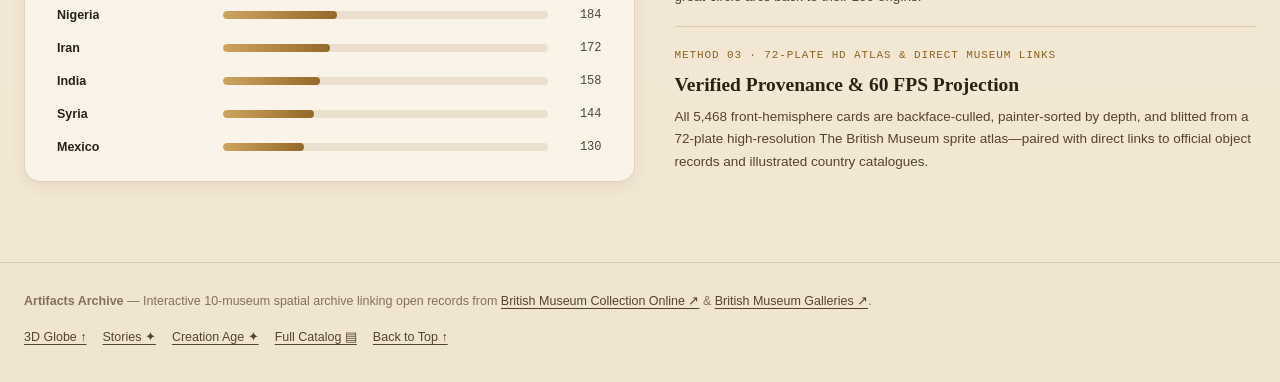
==== commit 6bf87b90: "Restore always-visible subsection bar in clean two-tier editorial navbar" ====
--- a/public/index.html
+++ b/public/index.html
@@ -19,14 +19,17 @@
         <img class="brand-mark" src="./favicon.svg" alt="" width="26" height="26" />
         <span id="brand-primary" class="brand-text-primary" data-i18n="brandPrimary">Artifacts Archive</span>
       </a>
-      <nav class="nav-links" aria-label="Primary sections">
+      <div class="idx-page-switcher" role="navigation" aria-label="Exhibition lens pages">
+        <span class="idx-page-pill active" aria-current="page" data-i18n="navGlobeCurrent">3D Globe ✦</span>
+        <a id="nav-stories-link" class="idx-page-pill" href="./stories.html" data-i18n="navStories">Stories ✦</a>
+        <a id="nav-creation-age-link" class="idx-page-pill" href="./creation-age.html" data-i18n="navCreationAge">Creation Age ✦</a>
+        <a id="nav-catalog-link" class="idx-page-pill" href="./catalog.html" data-i18n="navFullCatalog">Full Catalog ▤</a>
+      </div>
+      <nav class="nav-links idx-sec-links" aria-label="Primary sections">
         <a href="#prologue" class="active" data-nav-section="prologue" data-i18n="navPrologue">01 · Prologue</a>
         <a href="#globe-section" data-nav-section="globe-section" data-i18n="navGlobe">02 · 3D Globe</a>
         <a href="#masterpieces" data-nav-section="masterpieces" data-i18n="navMasterpieces">03 · 61 Masterpieces</a>
         <a href="#methodology" data-nav-section="methodology" data-i18n="navMethod">04 · Data &amp; Method</a>
-        <a id="nav-stories-link" class="nav-creation-pill" href="./stories.html" data-i18n="navStories">Stories ✦</a>
-        <a id="nav-creation-age-link" class="nav-creation-pill" href="./creation-age.html" data-i18n="navCreationAge">Creation Age ✦</a>
-        <a id="nav-catalog-link" class="nav-creation-pill" href="./catalog.html" data-i18n="navFullCatalog">Full Catalog ▤</a>
       </nav>
       <div class="nav-right">
         <div id="nav-museum-dropdown" class="museum-dropdown nav-museum-dropdown">
--- a/public/css/styles.css
+++ b/public/css/styles.css
@@ -67,9 +67,7 @@
   position: sticky;
   top: 0;
   z-index: 60;
-  background: rgba(251, 247, 238, 0.88);
-  backdrop-filter: blur(8px);
-  -webkit-backdrop-filter: blur(8px);
+  background: rgba(251, 247, 238, 0.96);
   border-bottom: 1px solid var(--border-sepia);
 }
 
@@ -160,8 +158,6 @@
   inset-inline-end: 16px;
   z-index: 26;
   background: var(--bg-paper-card);
-  backdrop-filter: blur(8px);
-  -webkit-backdrop-filter: blur(8px);
   box-shadow: var(--shadow-subtle);
 }
 
@@ -217,7 +213,7 @@
 #globe-section,
 #masterpieces,
 #methodology {
-  scroll-margin-top: 66px;
+  scroll-margin-top: 86px;
 }
 
 .nav-cta-btn {
@@ -237,12 +233,6 @@
   cursor: pointer;
   box-shadow: 0 2px 8px rgba(120, 82, 24, 0.18);
   transition: transform 0.15s ease, filter 0.15s ease;
-}
-
-@media (max-width: 1340px) {
-  .nav-links a[data-nav-section] {
-    display: none;
-  }
 }
 
 .nav-cta-btn:hover {
@@ -418,8 +408,6 @@
   top: calc(100% + 6px);
   z-index: 80;
   background: rgba(252, 248, 240, 0.98);
-  backdrop-filter: blur(8px);
-  -webkit-backdrop-filter: blur(8px);
   border: 1px solid var(--border-sepia-strong);
   border-radius: 12px;
   padding: 5px;
@@ -675,8 +663,6 @@
   transform: translateX(-50%);
   z-index: 20;
   background: rgba(252, 249, 242, 0.94);
-  backdrop-filter: blur(8px);
-  -webkit-backdrop-filter: blur(8px);
   border: 1px solid var(--border-sepia);
   border-radius: 15px;
   padding: 8px 24px 7px;
@@ -780,8 +766,6 @@
   width: 280px;
   z-index: 25;
   background: var(--bg-paper-card);
-  backdrop-filter: blur(8px);
-  -webkit-backdrop-filter: blur(8px);
   border: 1px solid var(--border-sepia);
   border-radius: 16px;
   box-shadow: var(--shadow-elevated);
@@ -1382,8 +1366,6 @@
   width: min(740px, calc(100% - 36px));
   z-index: 30;
   background: var(--bg-paper-strong);
-  backdrop-filter: blur(8px);
-  -webkit-backdrop-filter: blur(8px);
   border: 1px solid rgba(176, 150, 113, 0.45);
   border-radius: 16px;
   padding: 14px;
@@ -1839,9 +1821,7 @@
   left: 50%;
   transform: translateX(-50%);
   z-index: 26;
-  background: rgba(252, 248, 239, 0.92);
-  backdrop-filter: blur(8px);
-  -webkit-backdrop-filter: blur(8px);
+  background: rgba(252, 248, 239, 0.97);
   border: 1px solid var(--border-sepia);
   border-radius: 16px;
   padding: 9px 16px;
@@ -2176,7 +2156,6 @@
   padding: 3px 9px;
   border-radius: 999px;
   background: rgba(32, 24, 15, 0.76);
-  backdrop-filter: blur(6px);
   color: #f8efe0;
   font-size: 11px;
   font-weight: 600;
@@ -2294,8 +2273,6 @@
   inset: 0;
   z-index: 120;
   background: rgba(24, 18, 12, 0.78);
-  backdrop-filter: blur(10px);
-  -webkit-backdrop-filter: blur(10px);
   display: none;
   align-items: center;
   justify-content: center;
@@ -2957,15 +2934,14 @@
     gap: 6px;
   }
 
-  .nav-links a[data-nav-section],
   .nav-cta-btn {
     display: none;
   }
 
   .nav-links {
     display: flex;
-    gap: 6px;
-    order: 3;
+    gap: 14px;
+    order: 4;
     width: 100%;
     min-width: 0;
     justify-content: flex-start;
@@ -2973,6 +2949,7 @@
     scrollbar-width: none;
   }
 
+  .idx-page-switcher,
   .st-page-switcher,
   .ca-page-switcher,
   .cat-page-switcher {
@@ -2981,6 +2958,7 @@
     min-width: 0;
   }
 
+  .idx-page-pill,
   .st-page-pill,
   .ca-page-pill,
   .cat-page-pill {
--- a/public/css/studio.css
+++ b/public/css/studio.css
@@ -73,9 +73,7 @@
   position: fixed;
   inset: 0;
   z-index: 220;
-  background: rgba(24, 17, 10, 0.68);
-  backdrop-filter: blur(8px);
-  -webkit-backdrop-filter: blur(8px);
+  background: rgba(24, 17, 10, 0.78);
   display: none;
   align-items: center;
   justify-content: center;
@@ -763,22 +761,96 @@
   flex-wrap: wrap;
 }
 
+/* Unified Page Switcher Pill on index.html + Always-Visible Editorial Subsection Bar */
+.idx-page-switcher {
+  display: inline-flex;
+  align-items: center;
+  gap: 4px;
+  padding: 3px;
+  border-radius: 999px;
+  background: rgba(232, 219, 196, 0.72);
+  border: 1px solid var(--border-sepia-strong);
+  max-width: 100%;
+  overflow-x: auto;
+  scrollbar-width: none;
+}
+
+.idx-page-switcher::-webkit-scrollbar {
+  display: none;
+}
+
+.idx-page-pill {
+  text-decoration: none;
+  font-size: 11.5px;
+  font-weight: 600;
+  padding: 4px 10px;
+  border-radius: 999px;
+  color: var(--ink-body);
+  white-space: nowrap;
+  transition: background-color 0.15s ease, color 0.15s ease;
+}
+
+.idx-page-pill:hover {
+  color: var(--ink-strong);
+  background: rgba(255, 250, 240, 0.65);
+}
+
+.idx-page-pill.active {
+  background: linear-gradient(135deg, #8c6223, #6d4a14);
+  color: #fffaf0;
+  box-shadow: 0 2px 6px rgba(92, 62, 18, 0.22);
+}
+
 #site-nav .nav-inner {
   max-width: 1580px;
-}
-
-@media (max-width: 1640px) {
-  .nav-links a[data-nav-section],
-  .ca-sec-links,
-  .cat-sec-links {
-    display: none;
-  }
-}
-
-@media (max-width: 1180px) {
+  flex-wrap: wrap;
+  row-gap: 5px;
+  padding: 8px 18px 6px;
+}
+
+.idx-sec-links,
+.ca-sec-links,
+.cat-sec-links {
+  order: 4;
+  flex-basis: 100%;
+  width: 100%;
+  min-width: 0;
+  display: flex;
+  align-items: center;
+  justify-content: center;
+  gap: 24px;
+  padding-top: 5px;
+  border-top: 1px solid rgba(176, 150, 113, 0.24);
+  overflow-x: auto;
+  scrollbar-width: none;
+}
+
+.idx-sec-links::-webkit-scrollbar,
+.ca-sec-links::-webkit-scrollbar,
+.cat-sec-links::-webkit-scrollbar {
+  display: none;
+}
+
+.idx-sec-links a,
+.ca-sec-links a,
+.cat-sec-links a {
+  padding: 2px 3px 3px;
+  font-size: 11.8px;
+}
+
+@media (max-width: 1280px) {
   .st-kbd-chip,
   .nav-cta-btn {
     display: none;
+  }
+}
+
+@media (max-width: 560px) {
+  .idx-sec-links,
+  .ca-sec-links,
+  .cat-sec-links {
+    justify-content: flex-start;
+    gap: 14px;
   }
 }
 
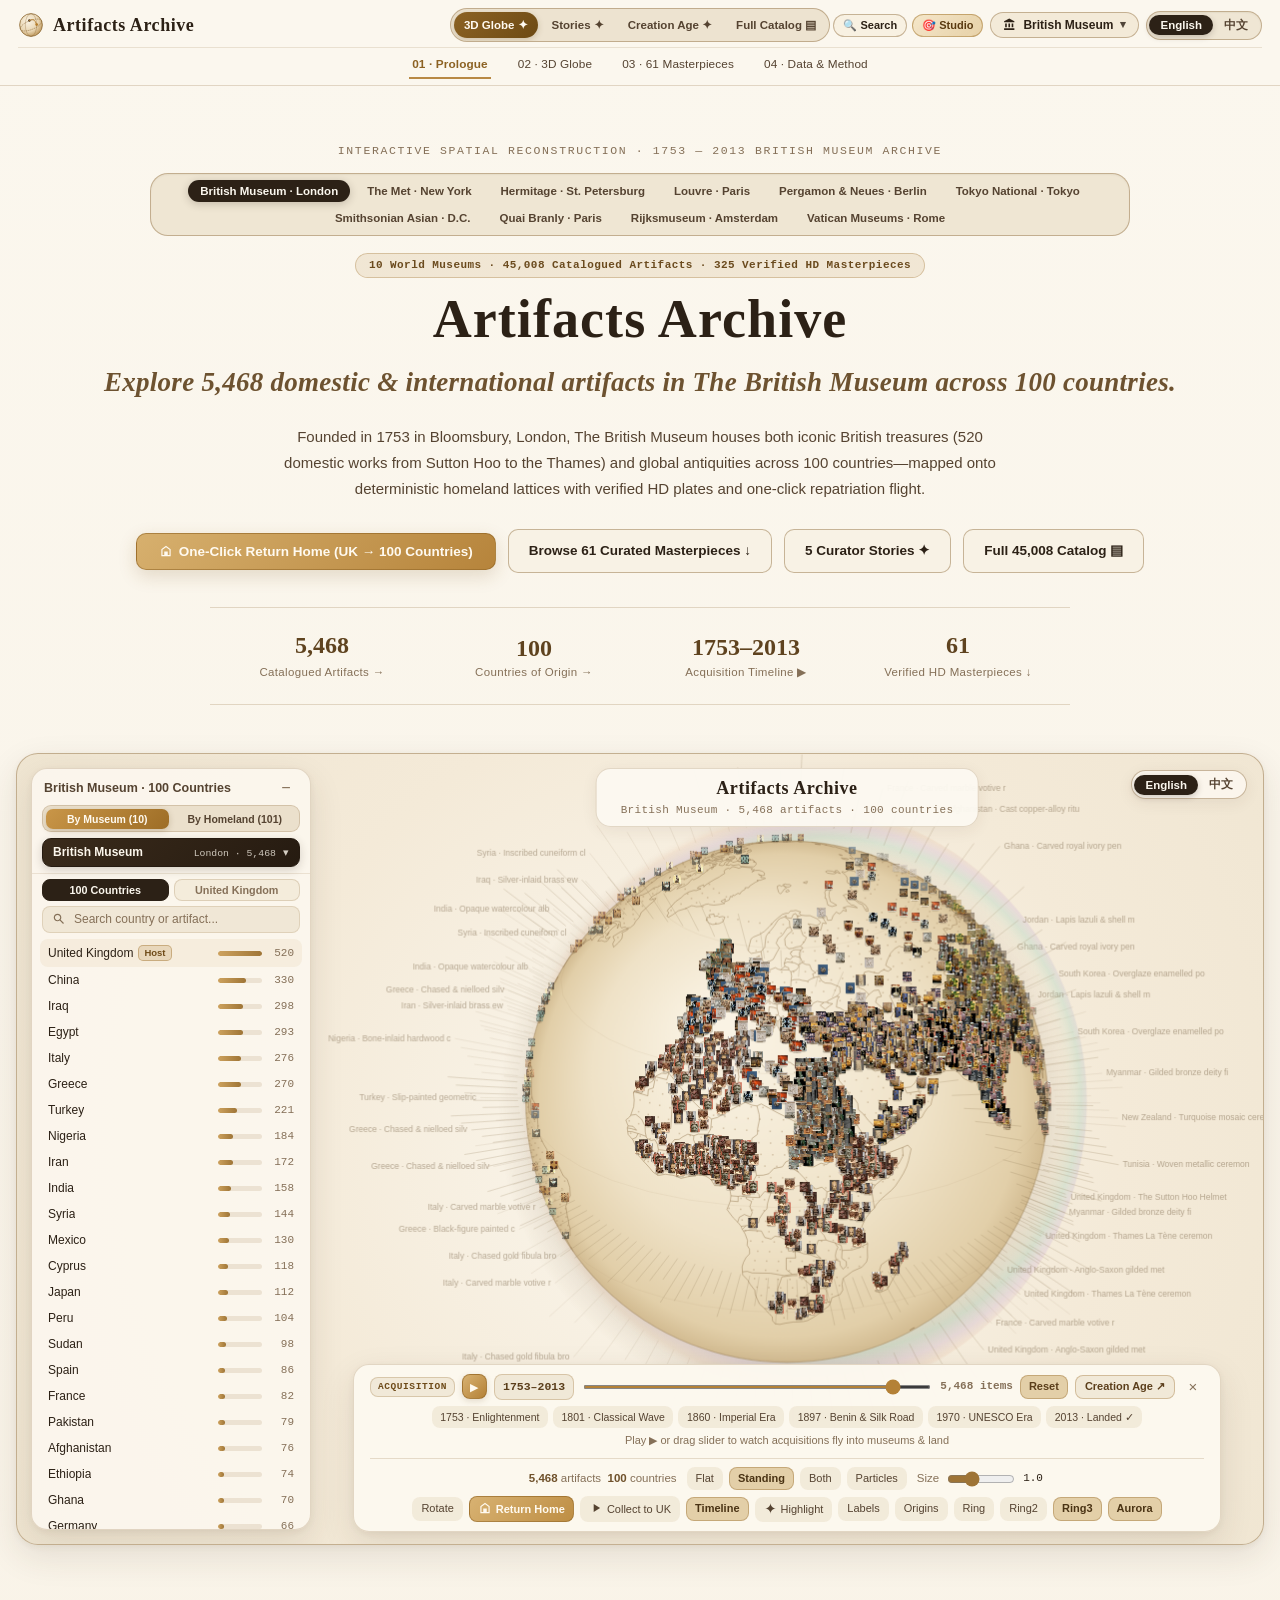
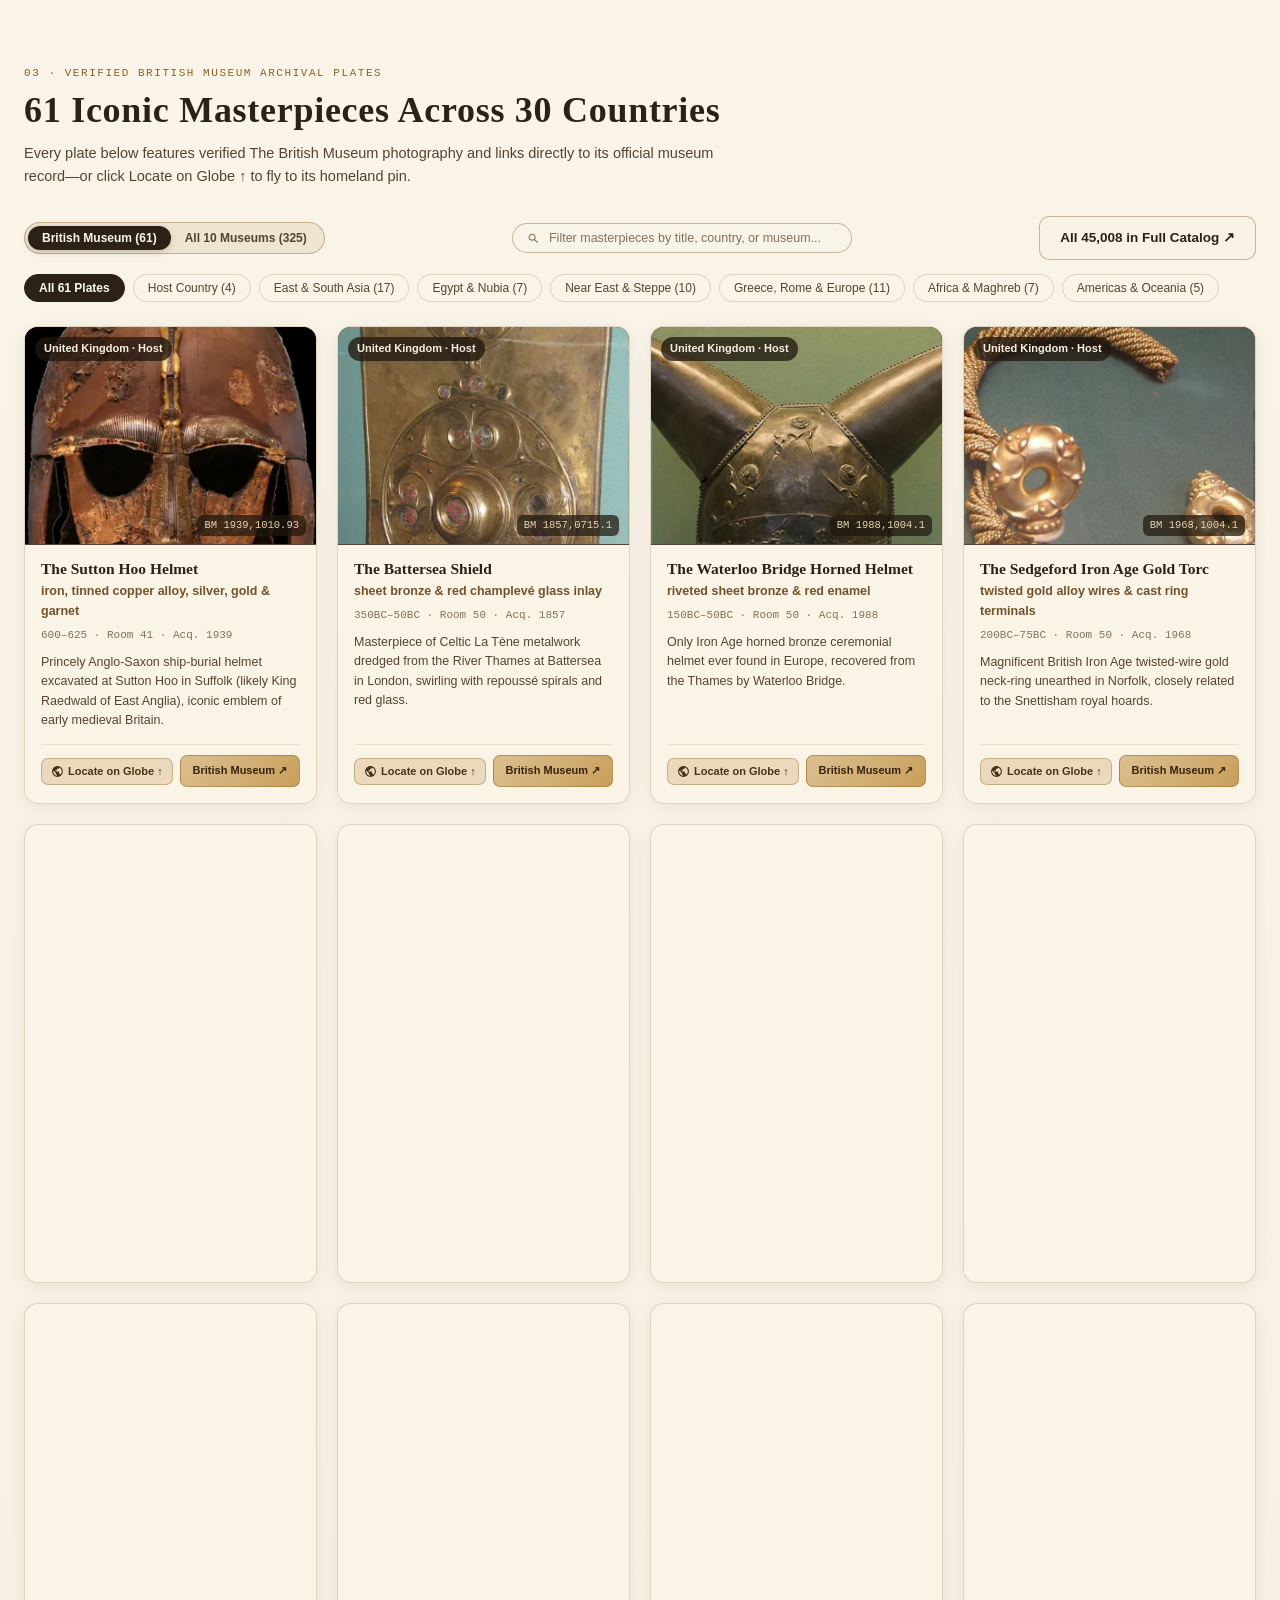
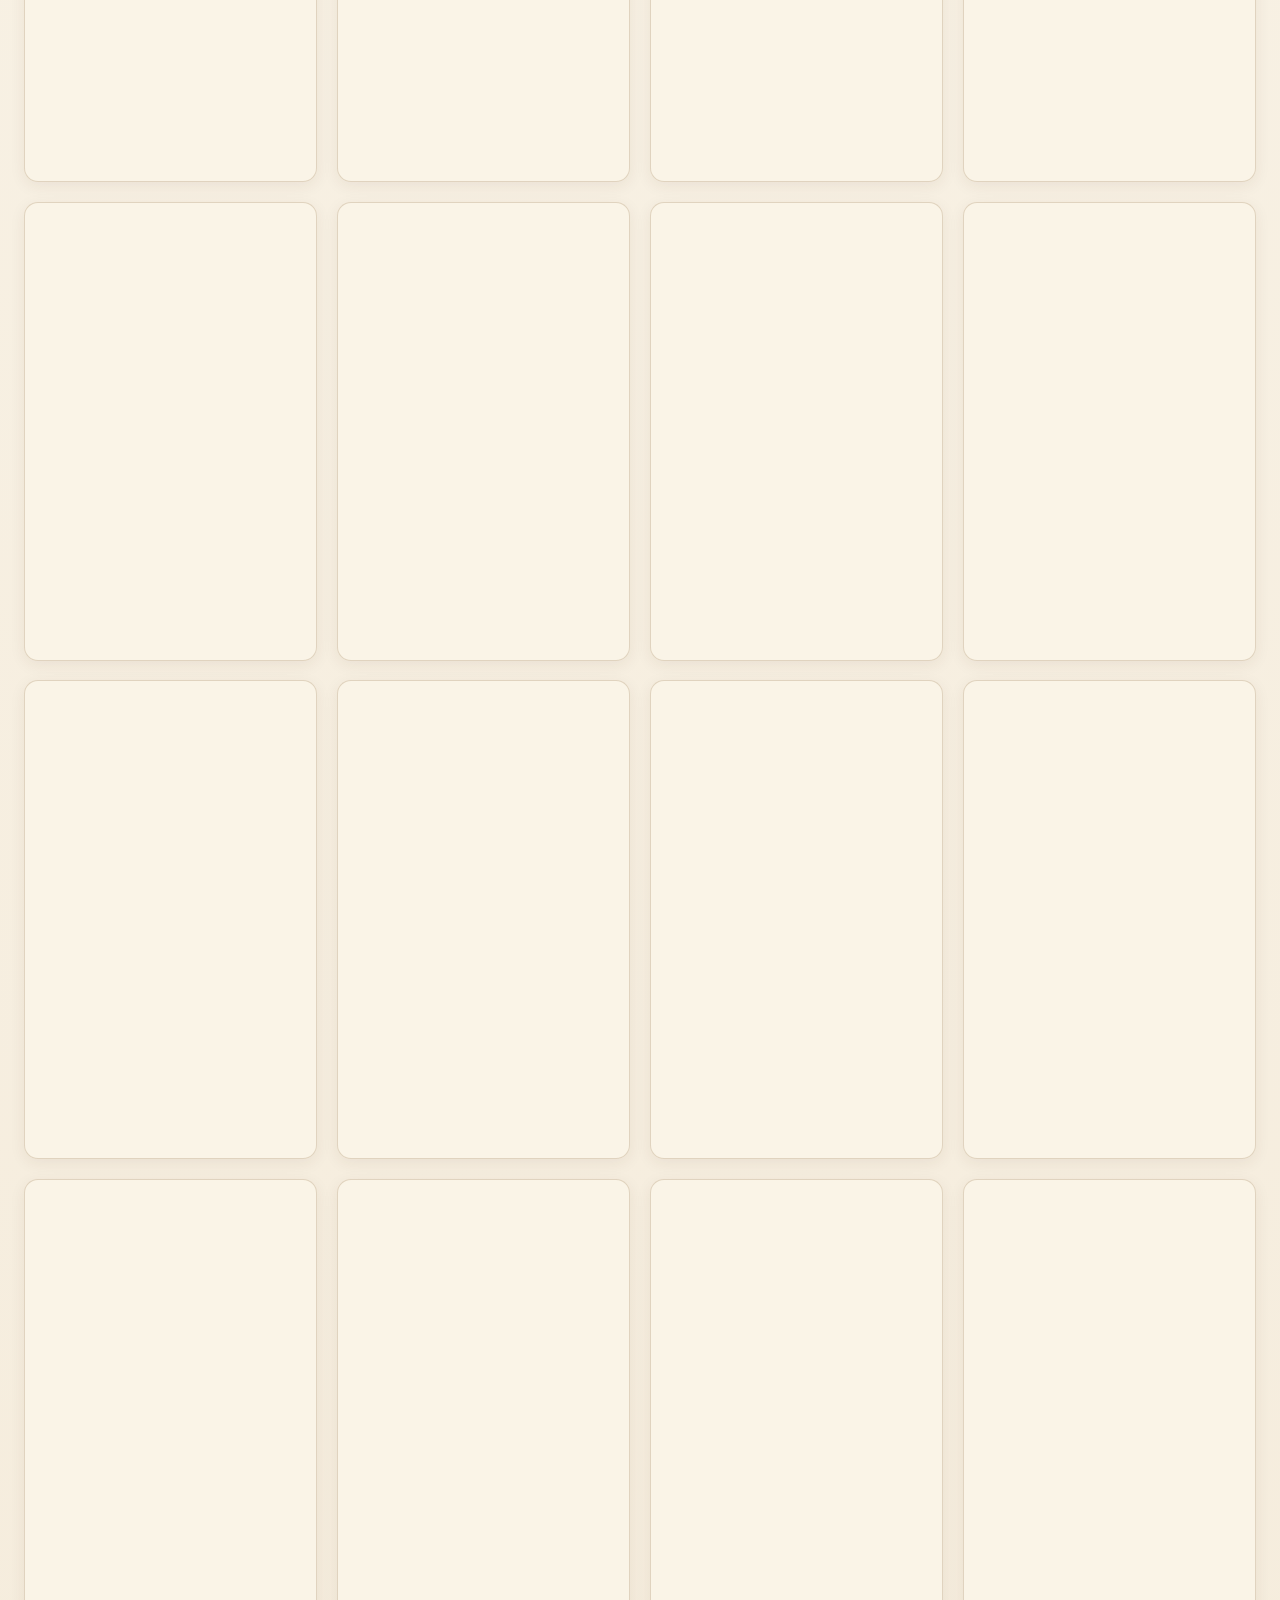
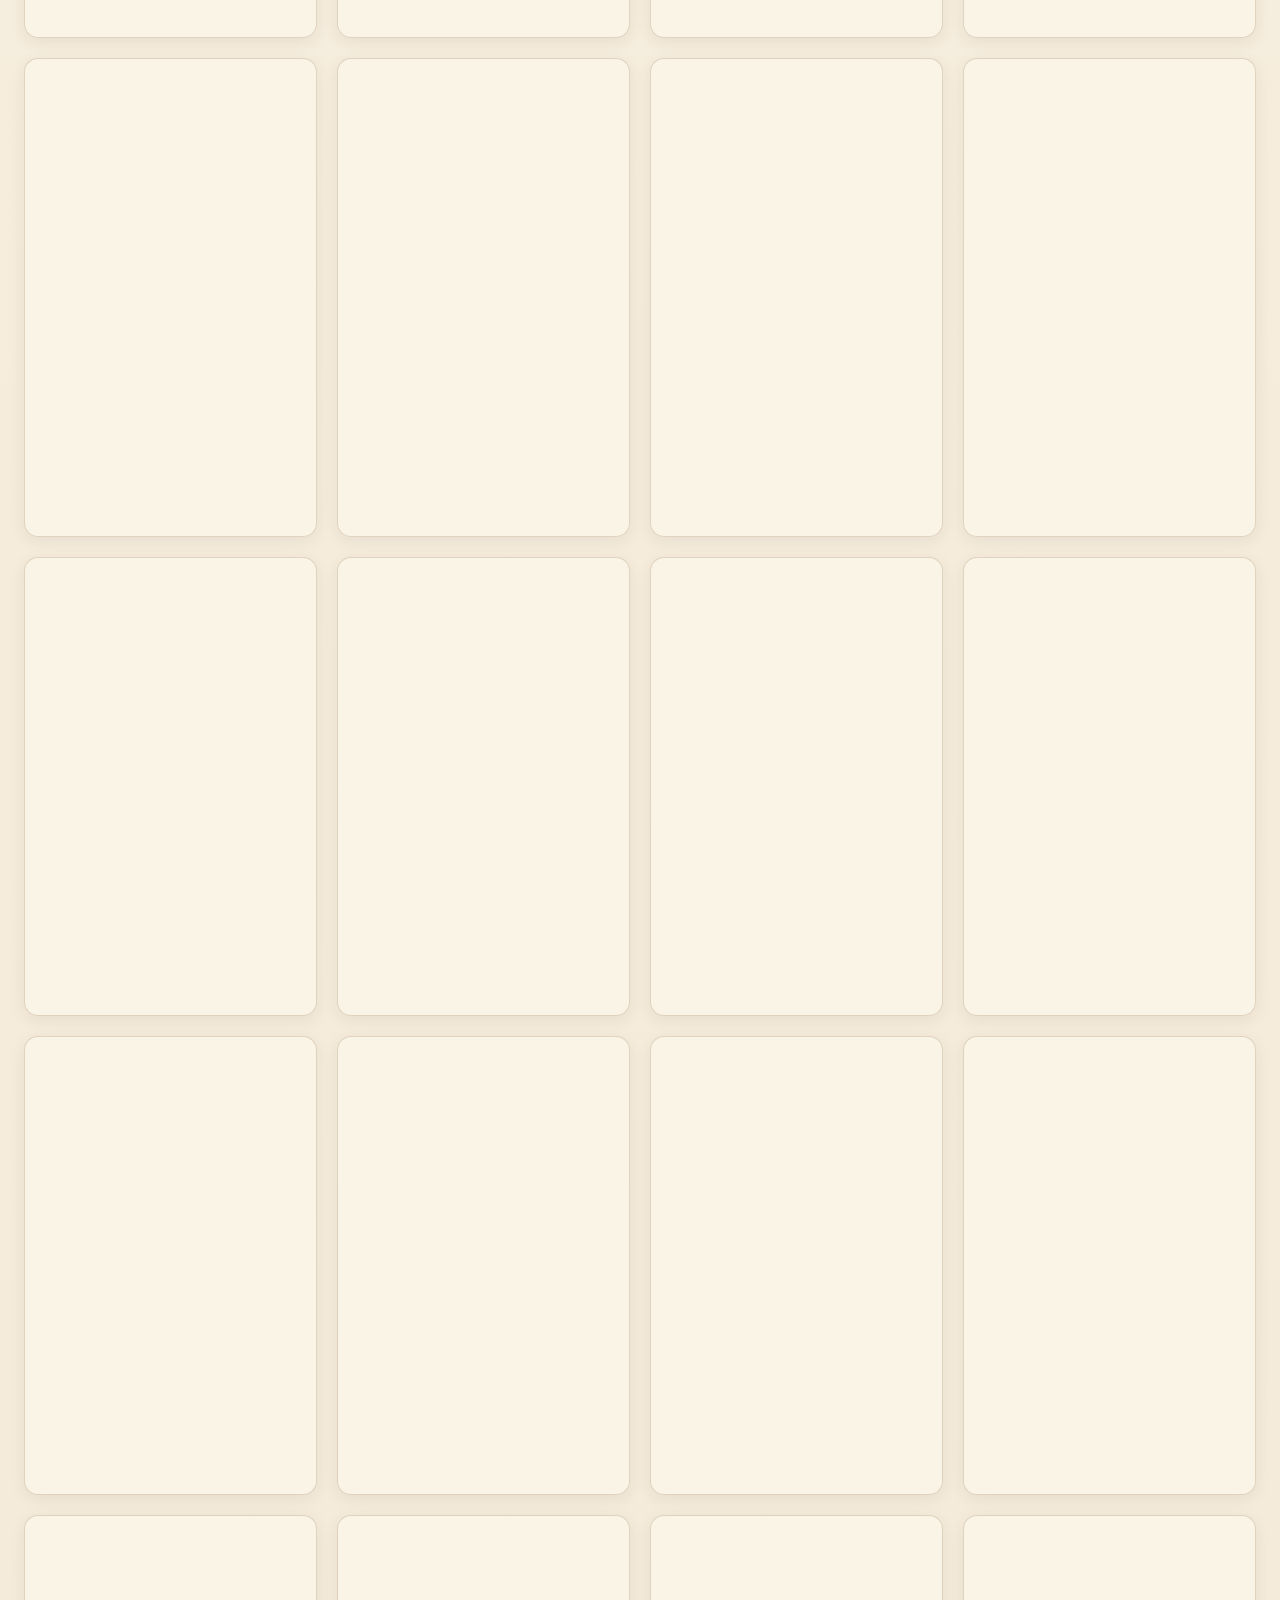
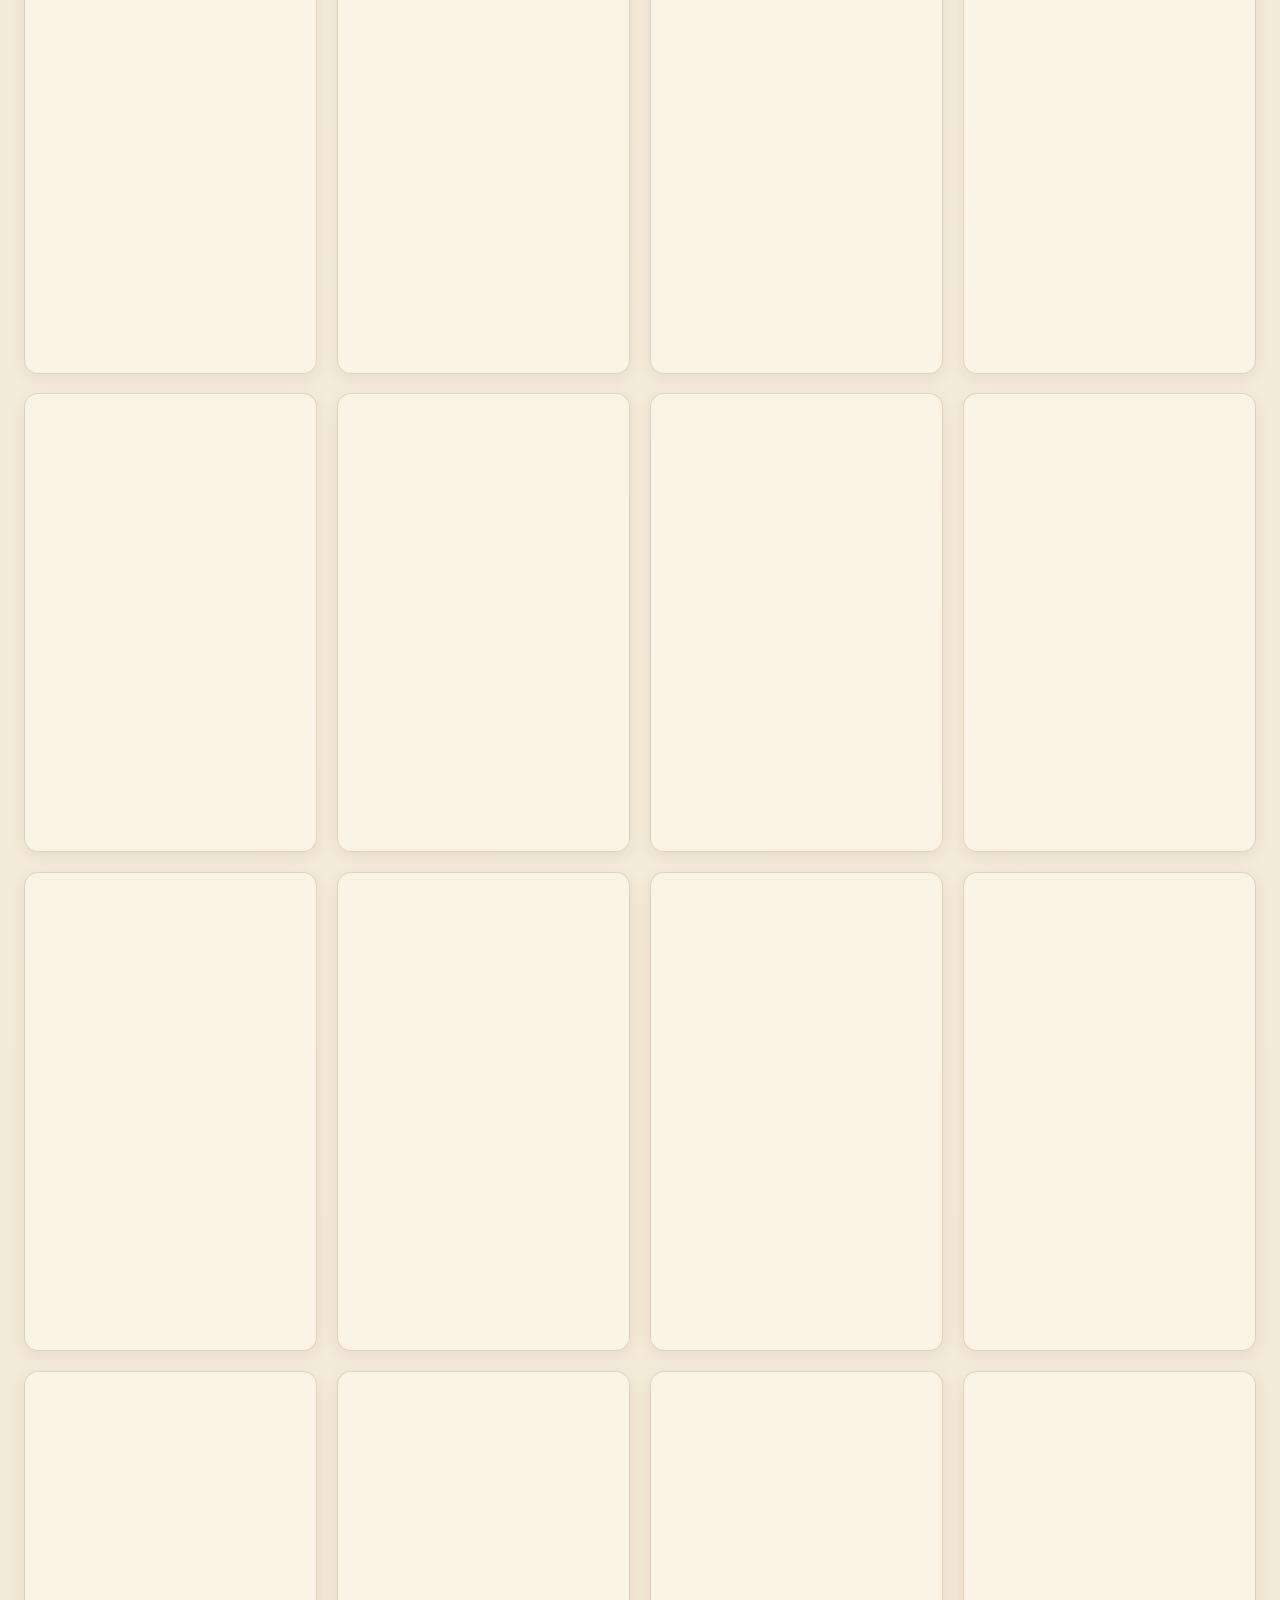
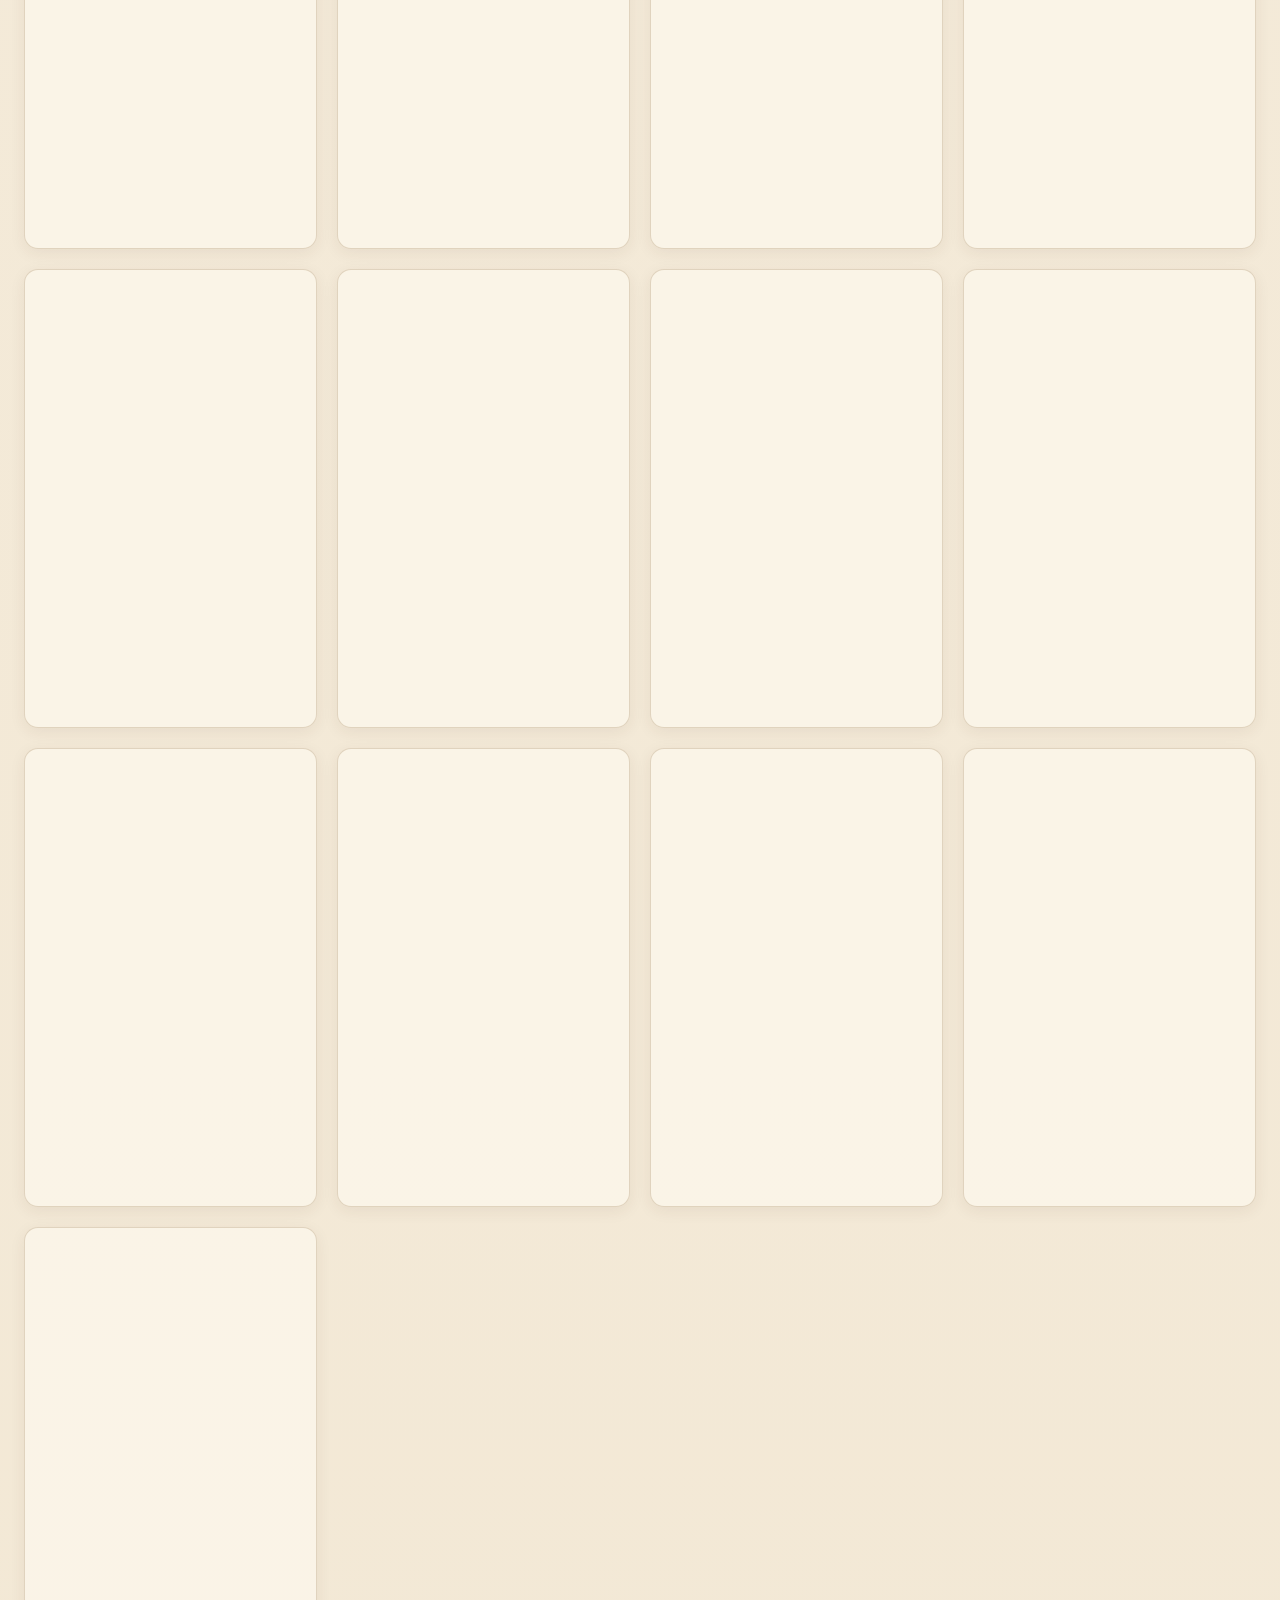
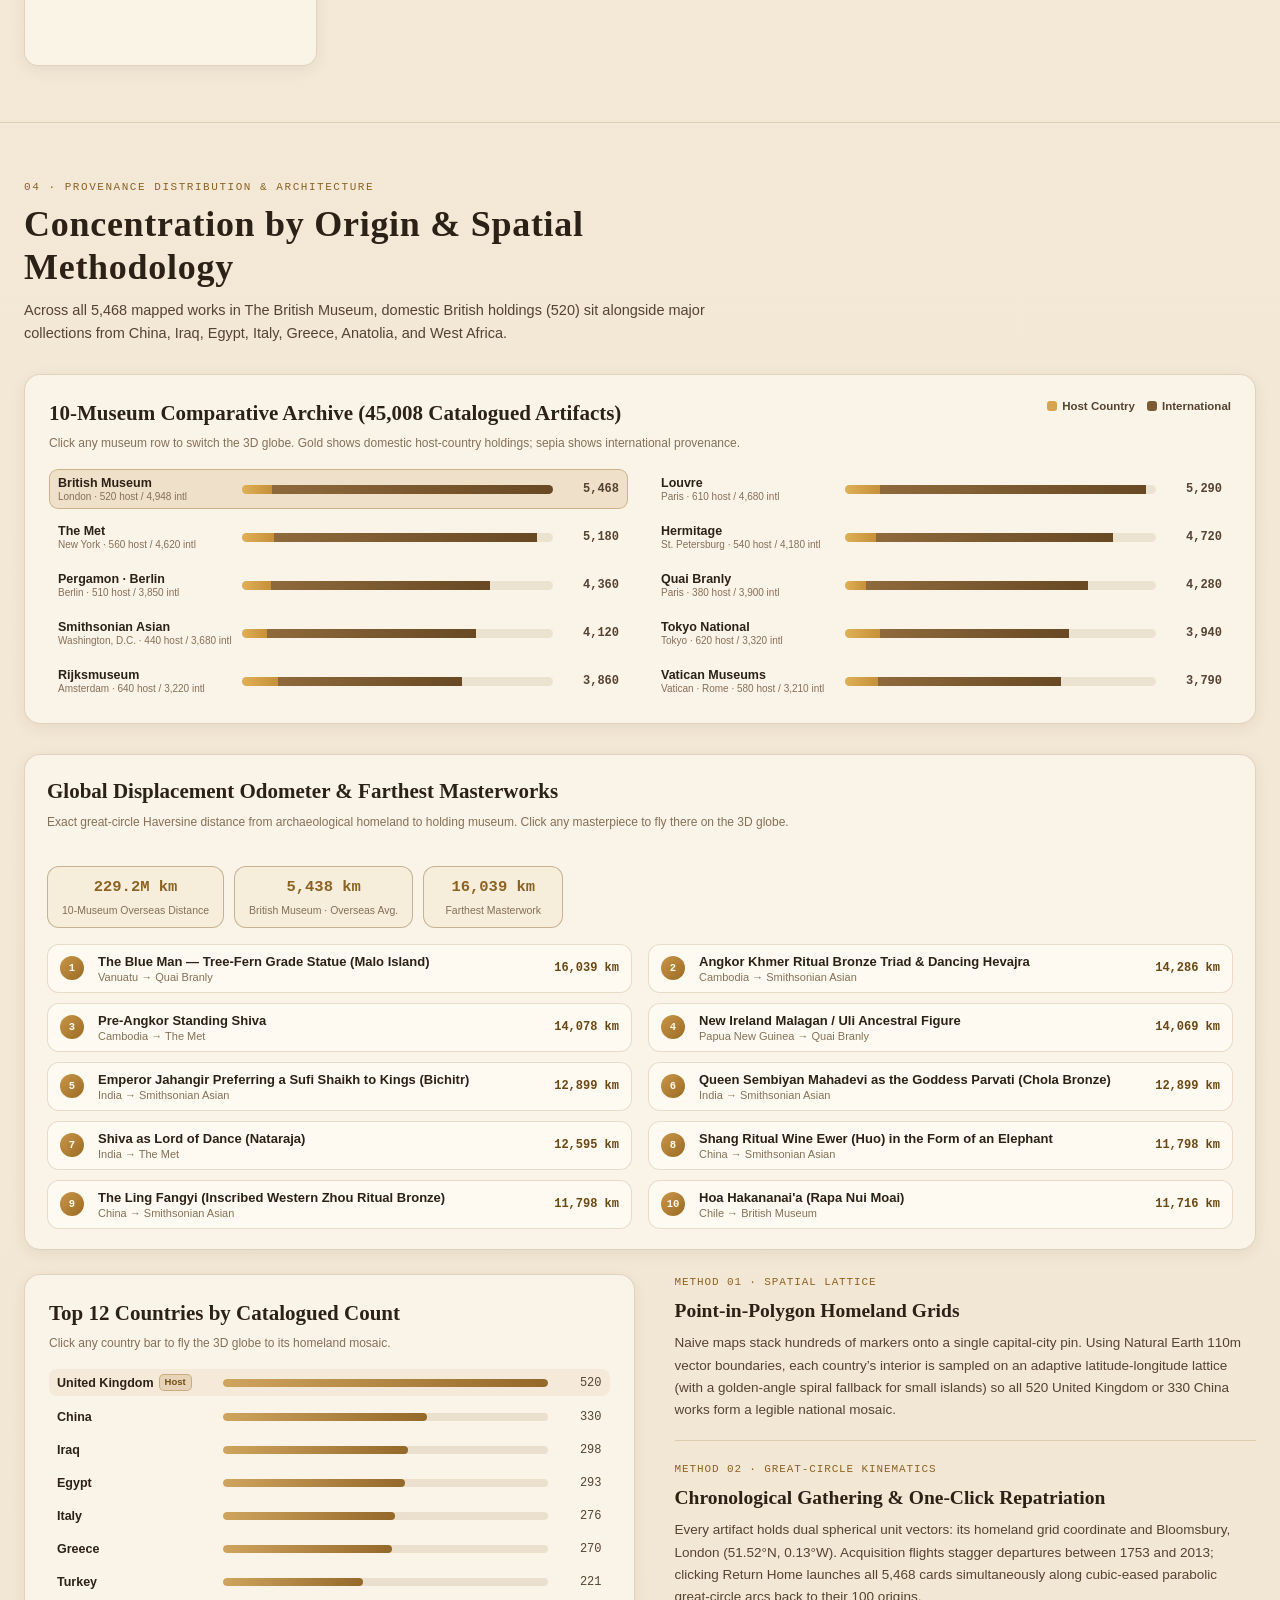
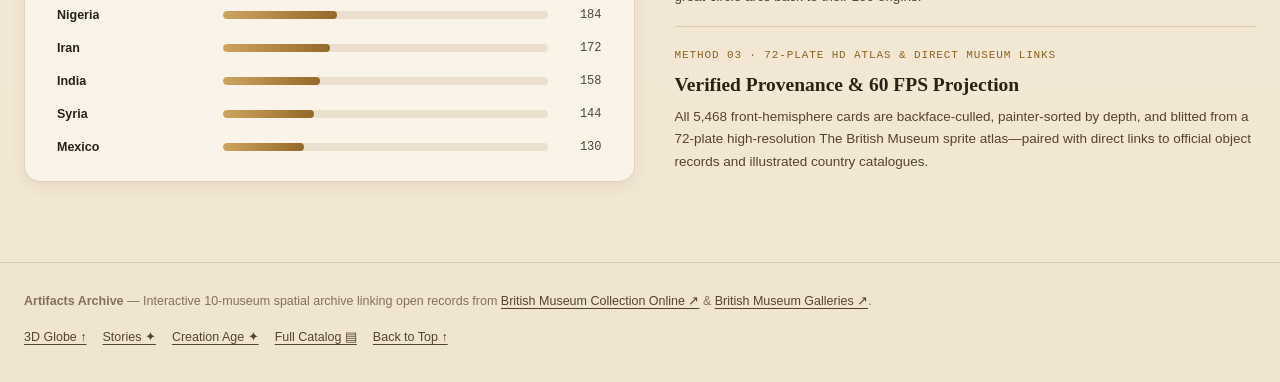
==== commit 9597789d: "perf: dual-tier WebP mip atlases, polygon/dataset caching, lazy CJK fonts, debounced Cmd+K & immutab" ====
--- a/public/index.html
+++ b/public/index.html
@@ -9,8 +9,12 @@
   <meta property="og:description" content="Explore over 45,000 world museum artifacts across ten encyclopedic collections on a sunlit vellum 3D globe and fly them home in a single click." />
   <meta property="og:type" content="website" />
   <link rel="icon" type="image/svg+xml" href="./favicon.svg" />
-  <link rel="stylesheet" href="./css/styles.css" />
-  <link rel="stylesheet" href="./css/studio.css" />
+  <link rel="preconnect" href="https://fonts.googleapis.com" />
+  <link rel="preconnect" href="https://fonts.gstatic.com" crossorigin />
+  <link rel="preload" href="./js/assets.js?v=20" as="script" />
+  <link rel="preload" href="./img/atlases/bm-mip.webp" as="image" type="image/webp" />
+  <link rel="stylesheet" href="./css/styles.css?v=20" />
+  <link rel="stylesheet" href="./css/studio.css?v=20" />
 </head>
 <body>
   <header id="site-nav">
@@ -465,8 +469,8 @@
     </div>
   </footer>
 
-  <script src="./js/assets.js" defer></script>
-  <script src="./js/studio.js" defer></script>
-  <script src="./js/app.js" defer></script>
+  <script src="./js/assets.js?v=20" defer></script>
+  <script src="./js/studio.js?v=20" defer></script>
+  <script src="./js/app.js?v=20" defer></script>
 </body>
 </html>
--- a/public/css/studio.css
+++ b/public/css/studio.css
@@ -802,17 +802,42 @@
 }
 
 #site-nav .nav-inner {
-  max-width: 1580px;
-  flex-wrap: wrap;
+  max-width: 1720px;
+  display: grid;
+  grid-template-columns: minmax(0, 1fr) auto minmax(0, 1fr);
+  align-items: center;
+  column-gap: 12px;
   row-gap: 5px;
   padding: 8px 18px 6px;
+}
+
+#site-nav .brand-link {
+  grid-column: 1;
+  grid-row: 1;
+  justify-self: start;
+}
+
+.idx-page-switcher,
+.st-page-switcher,
+.ca-page-switcher,
+.cat-page-switcher {
+  grid-column: 2;
+  grid-row: 1;
+  justify-self: center;
+}
+
+#site-nav .nav-right {
+  grid-column: 3;
+  grid-row: 1;
+  justify-self: end;
 }
 
 .idx-sec-links,
 .ca-sec-links,
 .cat-sec-links {
-  order: 4;
-  flex-basis: 100%;
+  grid-column: 1 / -1;
+  grid-row: 2;
+  justify-self: stretch;
   width: 100%;
   min-width: 0;
   display: flex;
@@ -838,17 +863,72 @@
   font-size: 11.8px;
 }
 
-@media (max-width: 1280px) {
-  .st-kbd-chip,
+@media (max-width: 1640px) {
   .nav-cta-btn {
     display: none;
   }
 }
 
-@media (max-width: 560px) {
+@media (max-width: 1360px) {
+  .st-kbd-chip {
+    display: none;
+  }
+}
+
+@media (max-width: 1200px) {
+  #site-nav .nav-inner {
+    grid-template-columns: auto minmax(0, 1fr);
+  }
+  #site-nav .nav-right {
+    grid-column: 2;
+    grid-row: 1;
+    justify-self: end;
+  }
+  .idx-page-switcher,
+  .st-page-switcher,
+  .ca-page-switcher,
+  .cat-page-switcher {
+    grid-column: 1 / -1;
+    grid-row: 2;
+    justify-self: center;
+    width: fit-content;
+    max-width: 100%;
+    margin: 2px auto 0;
+  }
   .idx-sec-links,
   .ca-sec-links,
   .cat-sec-links {
+    grid-column: 1 / -1;
+    grid-row: 3;
+  }
+}
+
+@media (max-width: 560px) {
+  #site-nav .nav-inner {
+    grid-template-columns: 1fr;
+  }
+  #site-nav .brand-link {
+    grid-column: 1;
+    grid-row: 1;
+  }
+  #site-nav .nav-right {
+    grid-column: 1;
+    grid-row: 2;
+    justify-self: stretch;
+    justify-content: flex-start;
+  }
+  .idx-page-switcher,
+  .st-page-switcher,
+  .ca-page-switcher,
+  .cat-page-switcher {
+    grid-column: 1;
+    grid-row: 3;
+  }
+  .idx-sec-links,
+  .ca-sec-links,
+  .cat-sec-links {
+    grid-column: 1;
+    grid-row: 4;
     justify-content: flex-start;
     gap: 14px;
   }
